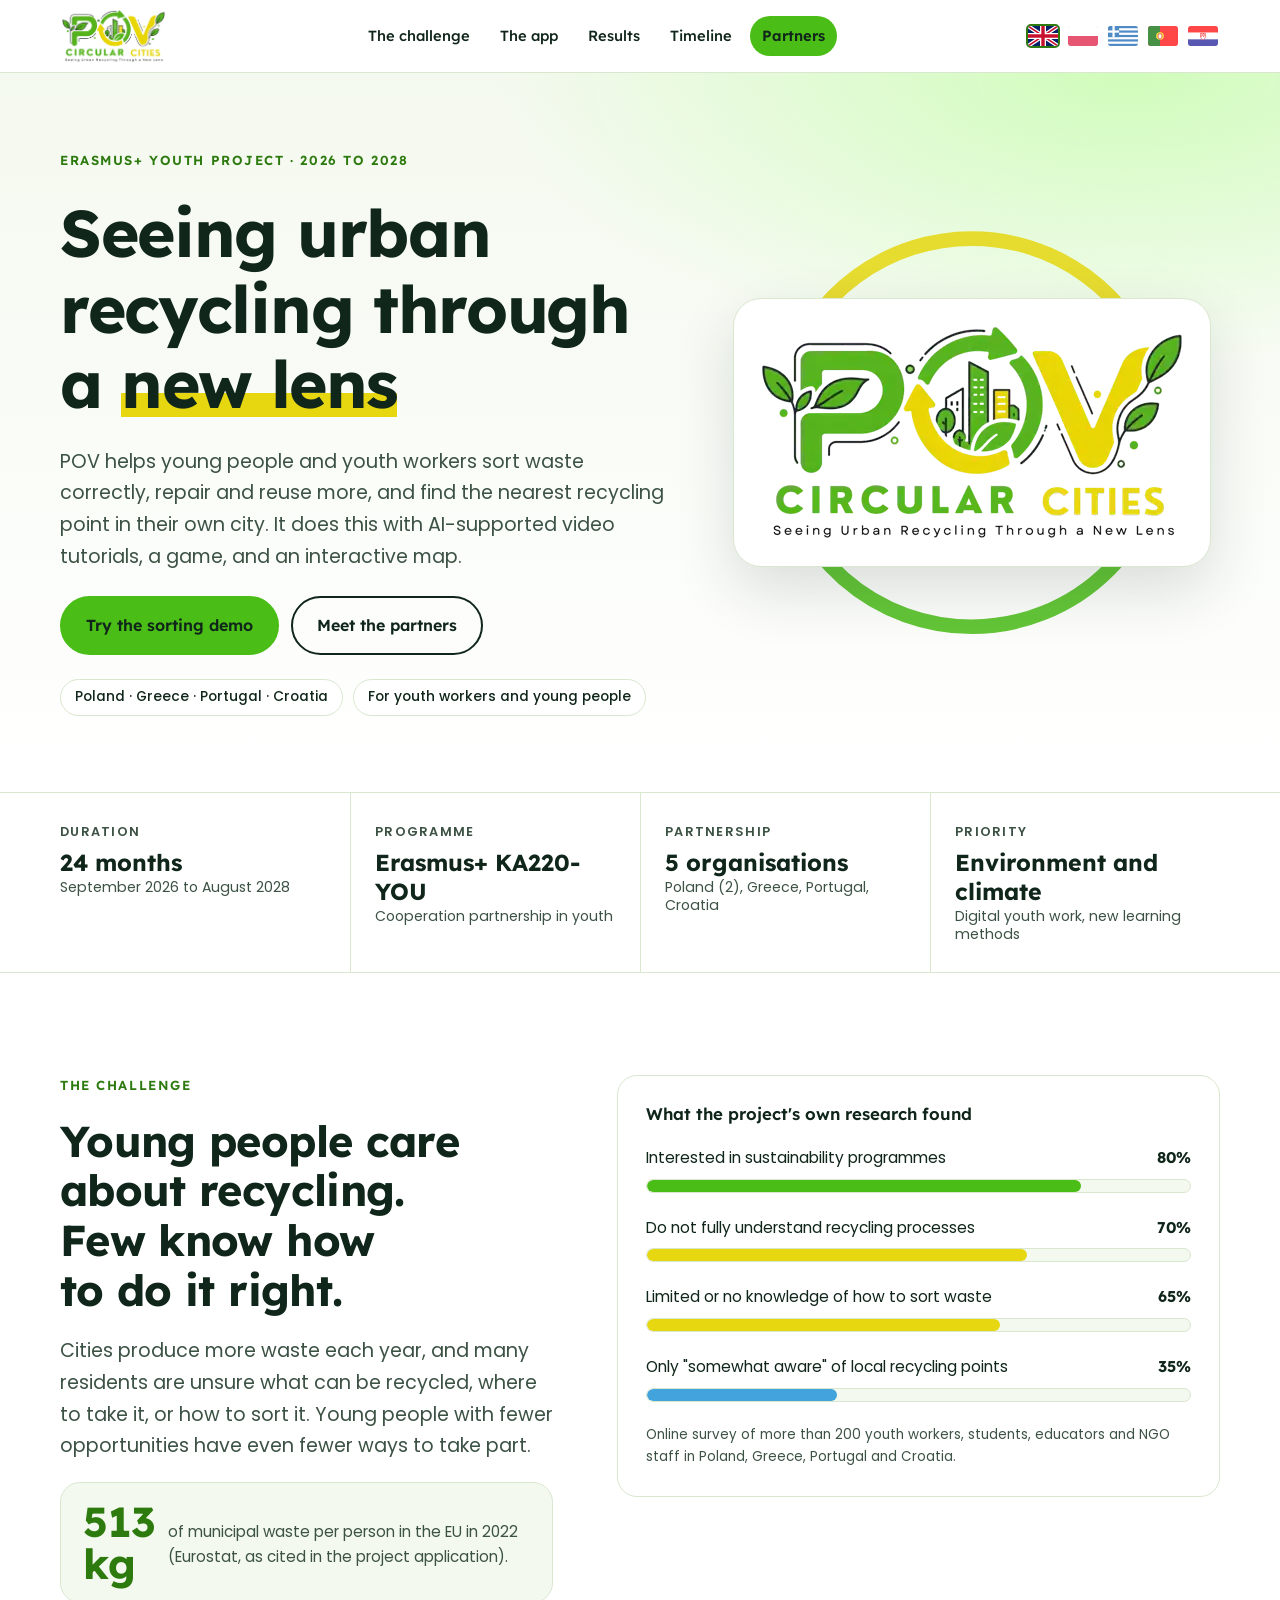
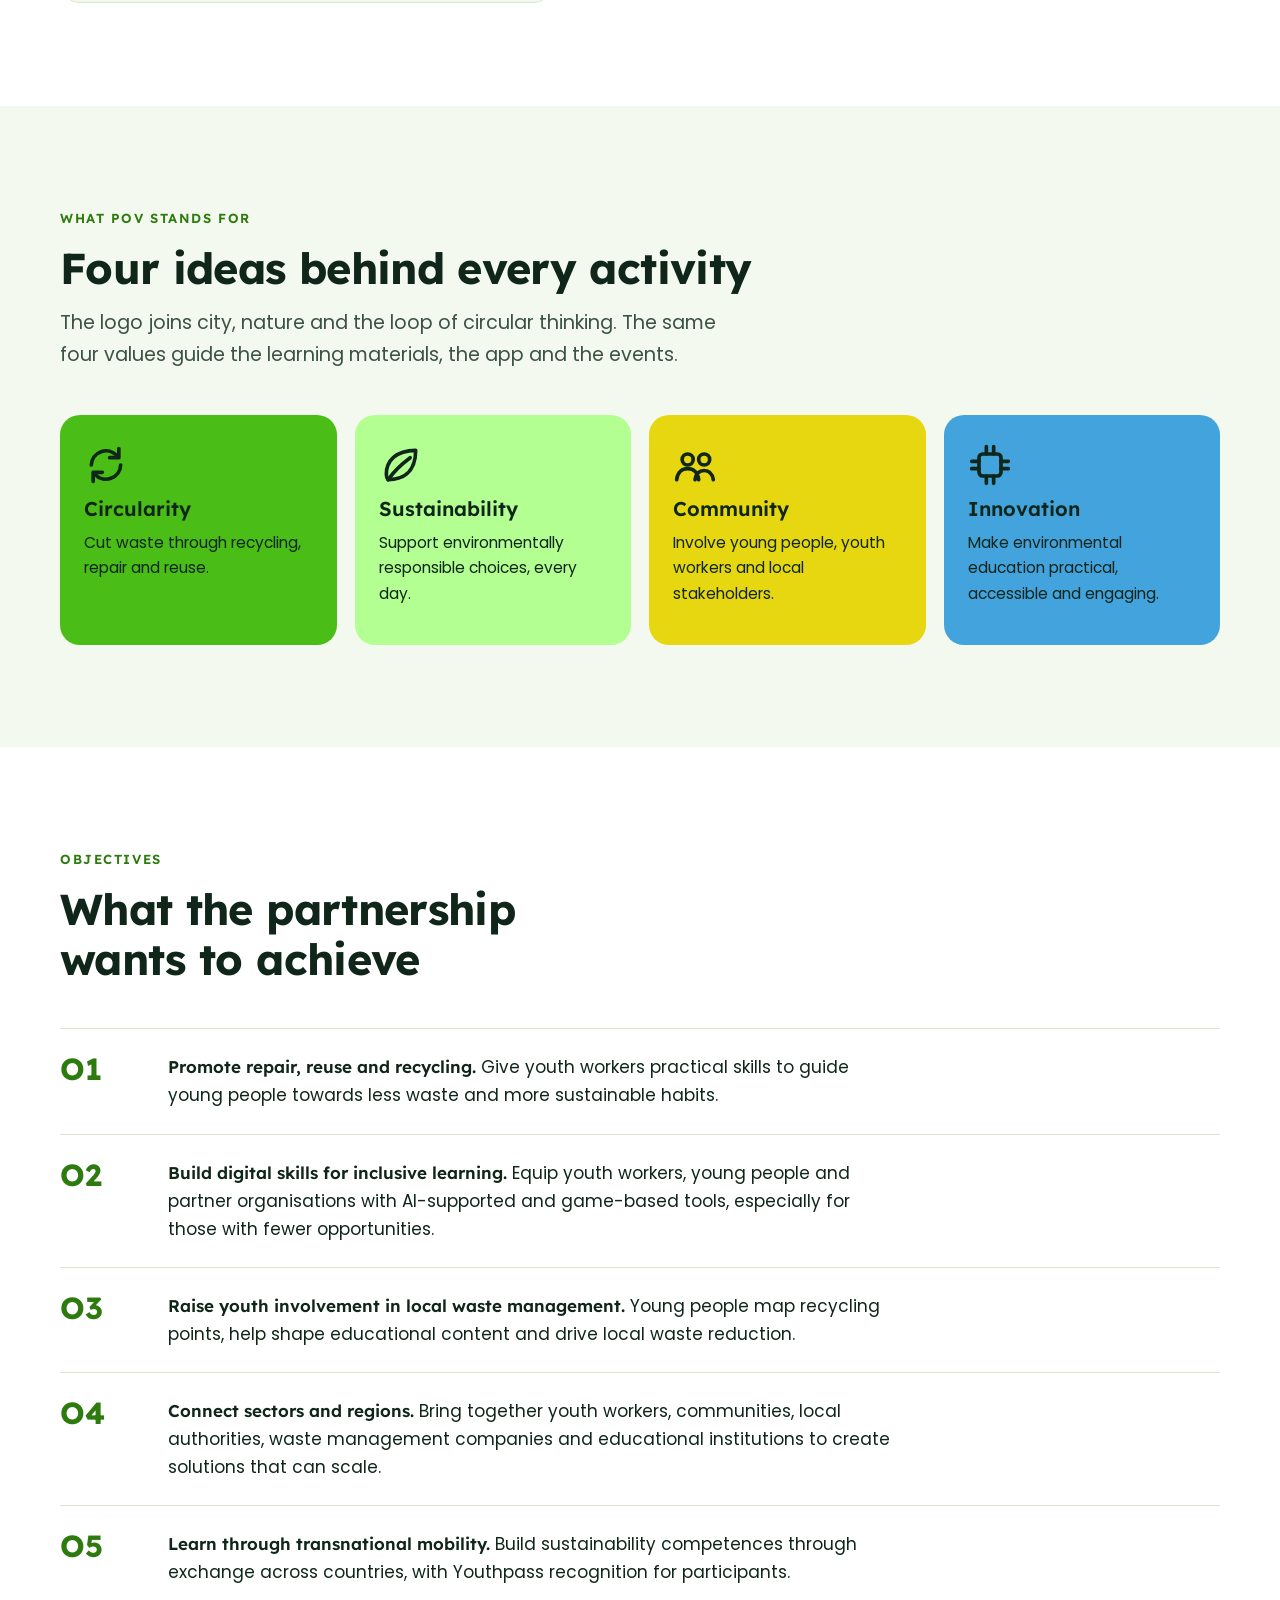
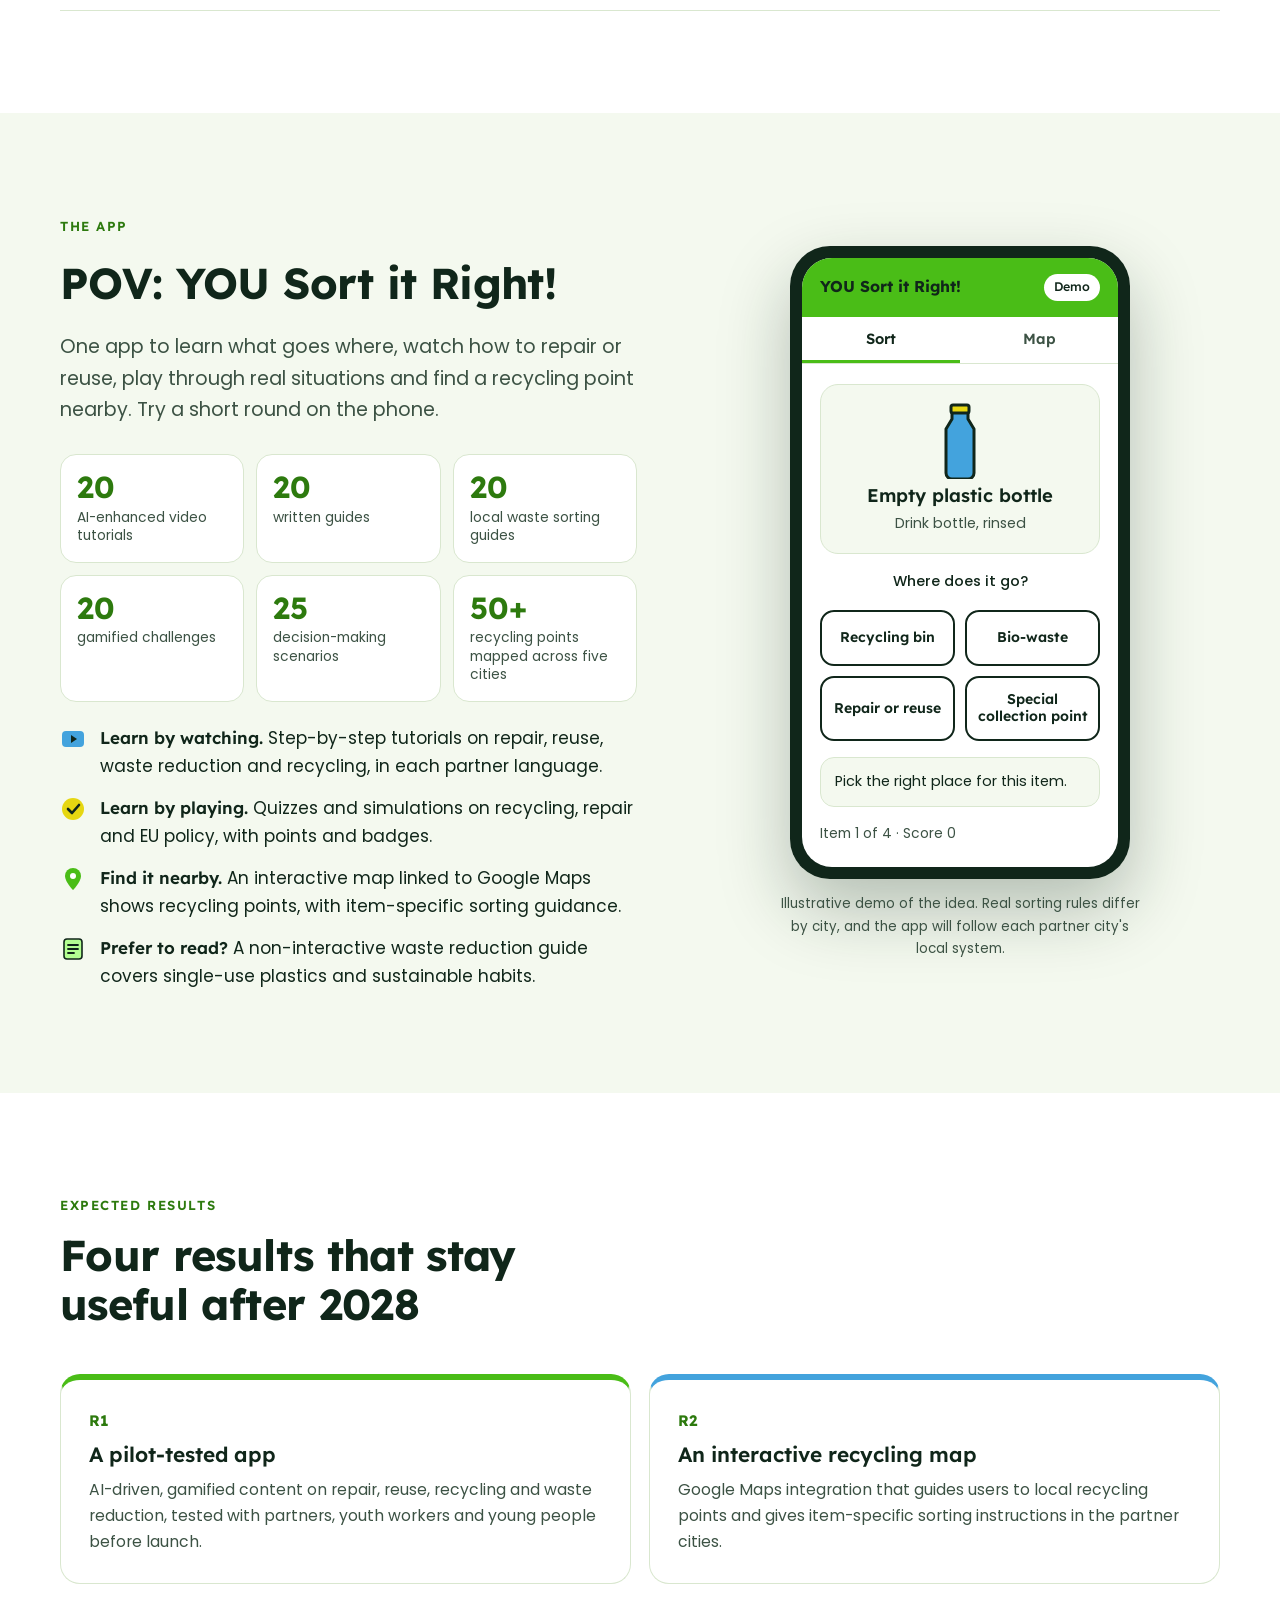
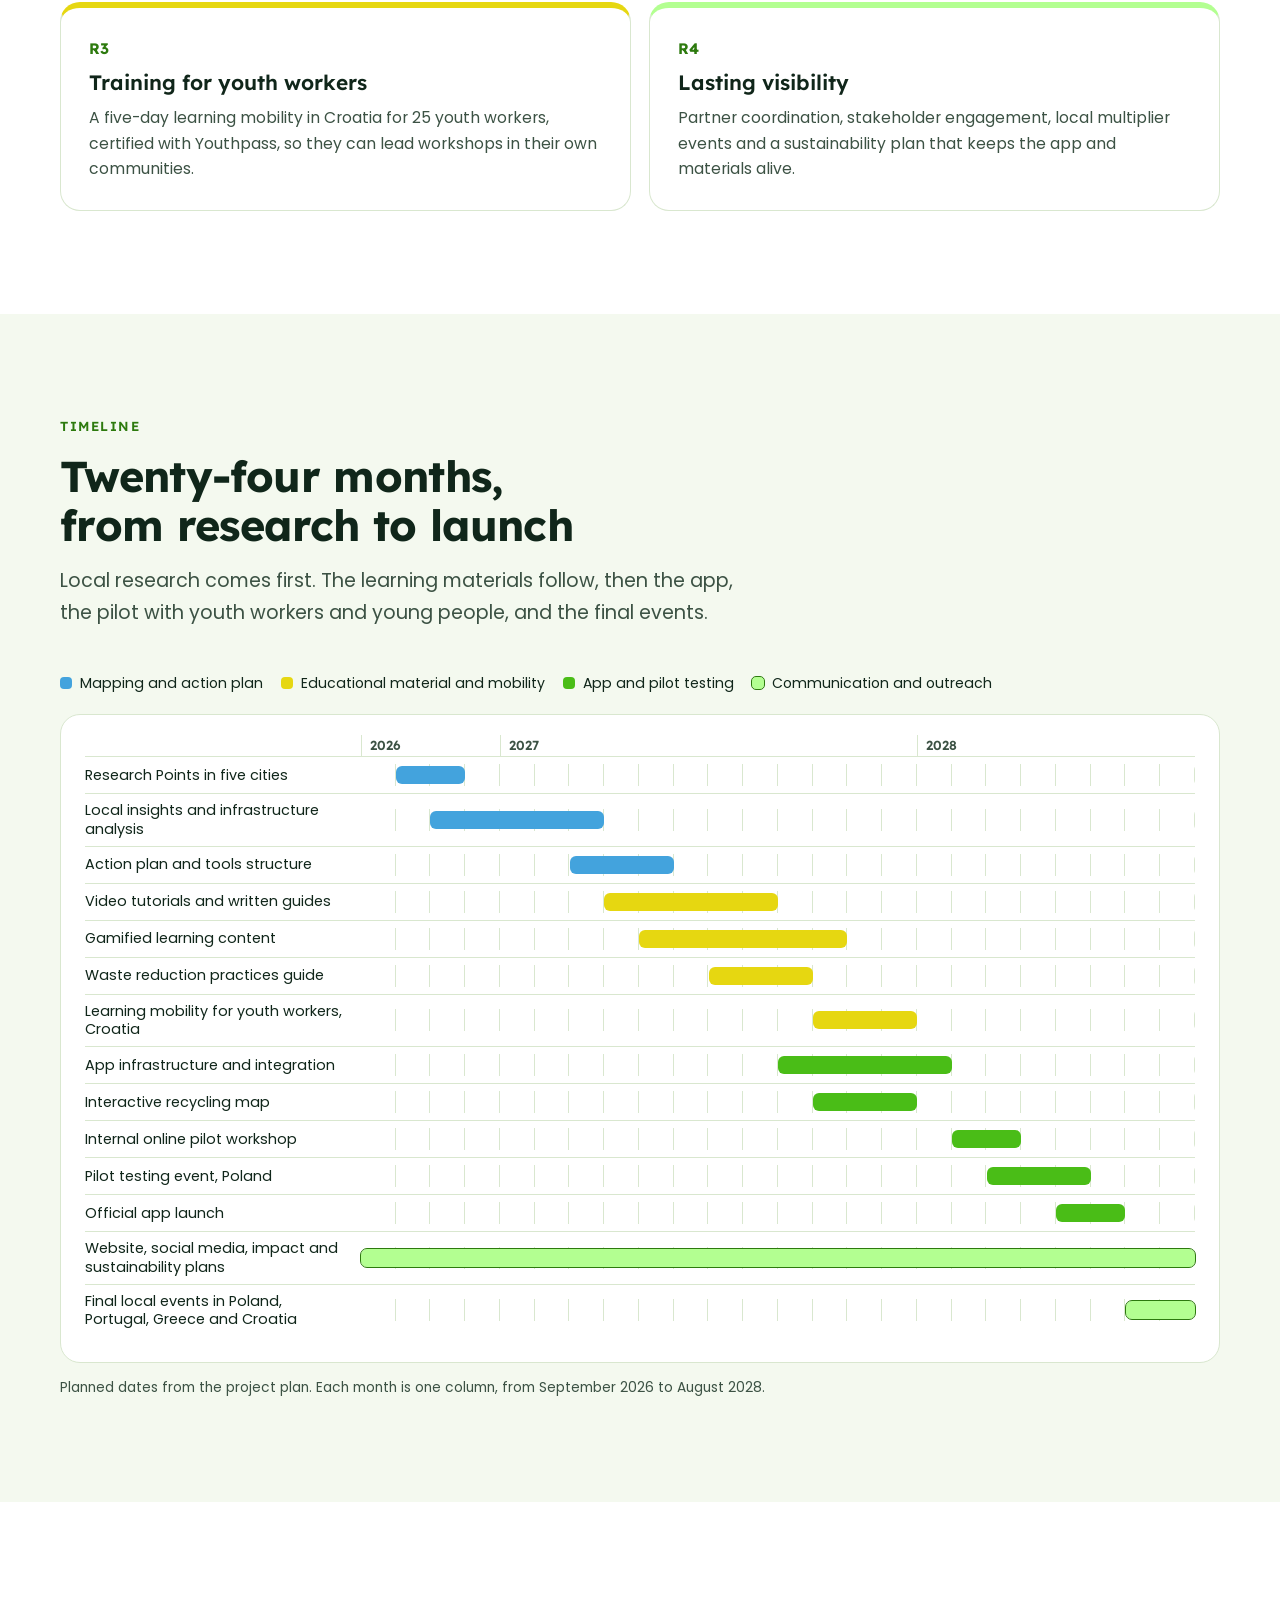
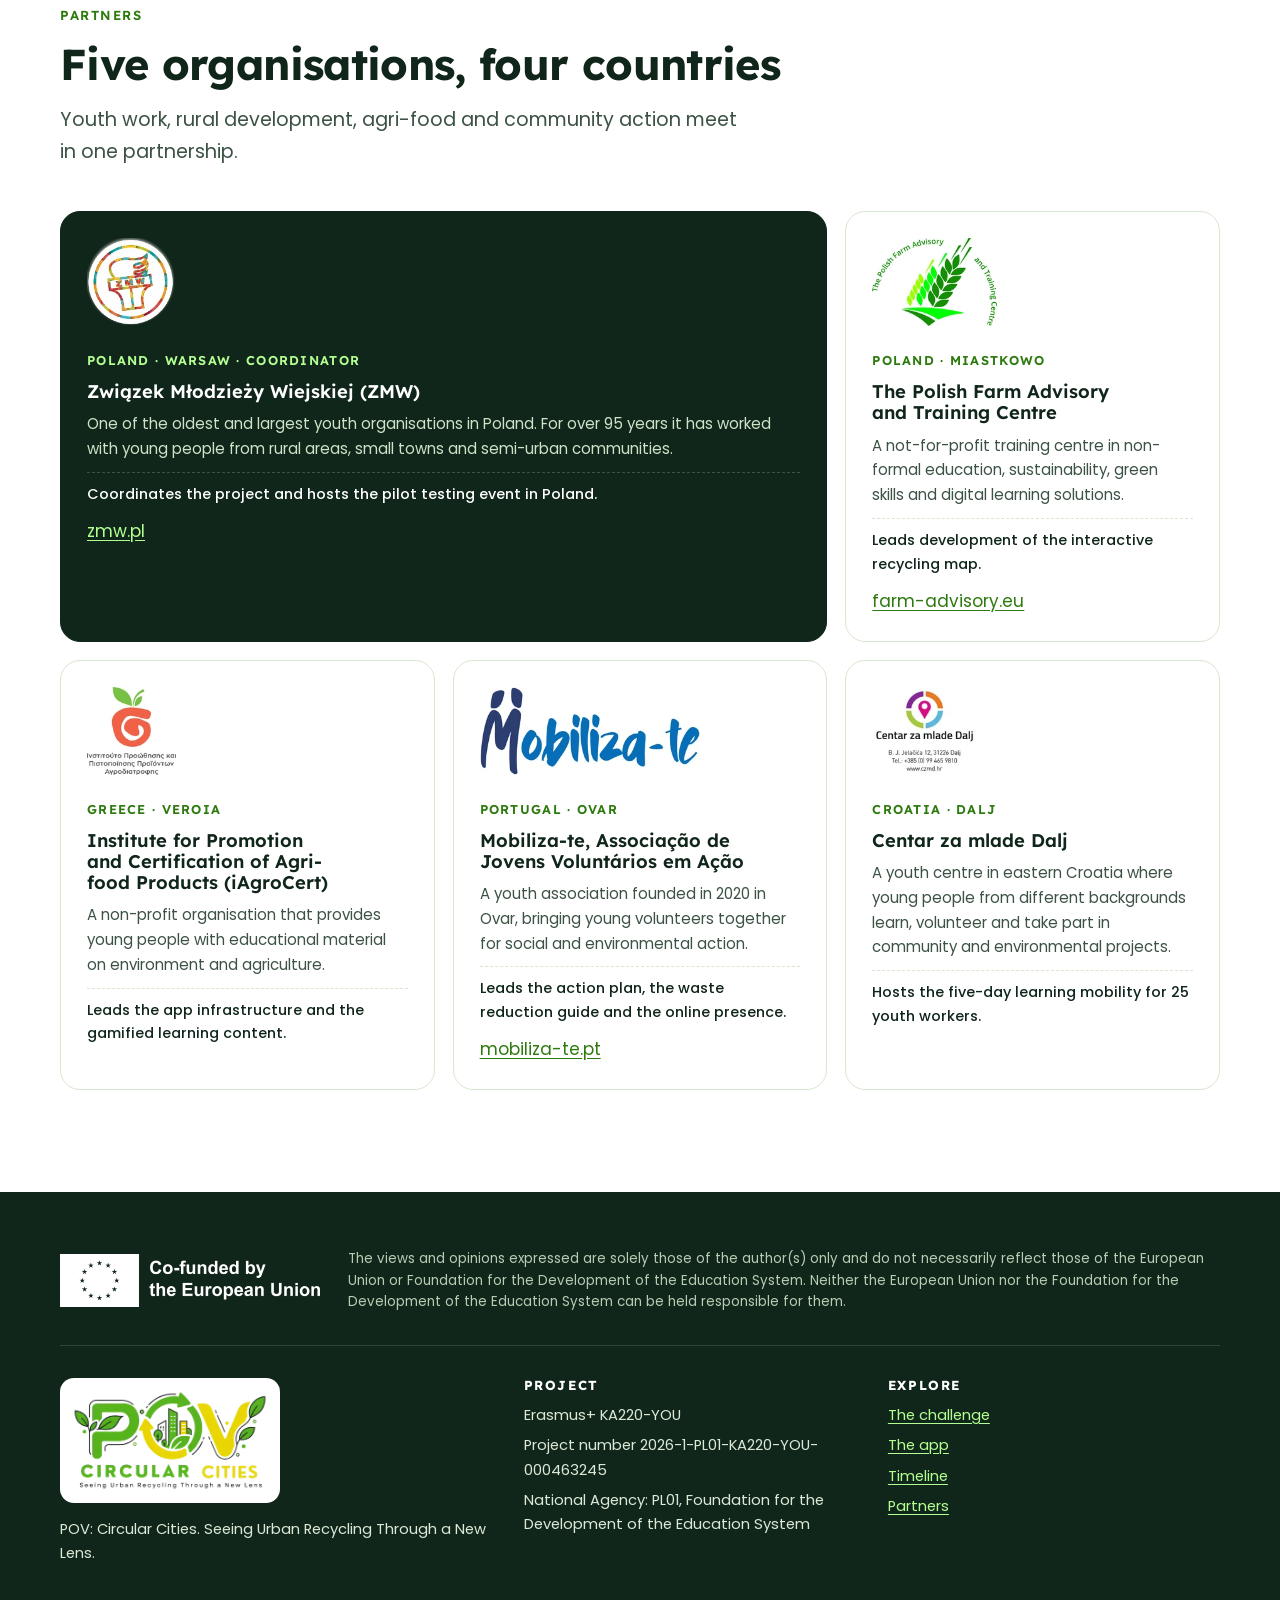
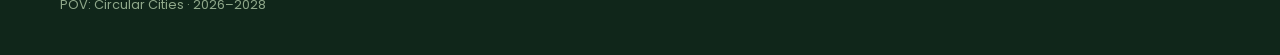
==== index.html @ aa1f3bfe "Add ZMW logo to coordinator card Co-Authored-By: Claude Sonnet 5.5 <noreply@anthropic.com> Claude-Se" ====
<!DOCTYPE html>
<html lang="en">
<head>
<meta charset="utf-8">
<meta name="viewport" content="width=device-width, initial-scale=1">
<title>POV: Circular Cities</title>
<meta name="description" content="POV: Circular Cities is an Erasmus+ youth project that helps young people and youth workers sort, repair, reuse and recycle better in their cities, with a gamified app and an interactive recycling map.">
<link rel="icon" href="data:image/svg+xml,%3Csvg xmlns='http://www.w3.org/2000/svg' viewBox='0 0 64 64'%3E%3Ccircle cx='32' cy='32' r='28' fill='none' stroke='%234ABD17' stroke-width='10' stroke-dasharray='90 86'/%3E%3Ccircle cx='32' cy='32' r='28' fill='none' stroke='%23E6D711' stroke-width='10' stroke-dasharray='86 90' stroke-dashoffset='-90'/%3E%3C/svg%3E">
<link rel="preconnect" href="https://fonts.googleapis.com">
<link rel="preconnect" href="https://fonts.gstatic.com" crossorigin>
<link href="https://fonts.googleapis.com/css2?family=Lexend:wght@500;600;700&family=Poppins:wght@400;500;600&family=Commissioner:wght@500;600;700&family=Noto+Sans:wght@400;500;600&display=swap" rel="stylesheet">
<link rel="stylesheet" href="style.css">
</head>
<body>

<header class="site-header">
  <div class="wrap">
    <a class="brand" href="#top" aria-label="POV: Circular Cities, home" data-i18n-attr="aria-label:a.brand"><img src="assets/pov-logo.webp" alt="POV Circular Cities. Seeing urban recycling through a new lens" data-i18n-attr="alt:a.logo" width="440" height="231"></a>
    <nav class="nav" aria-label="Main" data-i18n-attr="aria-label:a.nav">
      <a href="#challenge" data-i18n="nav.challenge">The challenge</a>
      <a href="#app" data-i18n="nav.app">The app</a>
      <a href="#results" data-i18n="nav.results">Results</a>
      <a href="#timeline" data-i18n="nav.timeline">Timeline</a>
      <a class="cta" href="#partners" data-i18n="nav.partners">Partners</a>
    </nav>
    <div class="lang" role="group" aria-label="Language" data-i18n-attr="aria-label:a.lang">
      <button type="button" data-lang="en" title="English" aria-label="English" aria-pressed="true"><svg viewBox="0 0 30 20" aria-hidden="true"><rect width="30" height="20" fill="#012169"/><path d="M0 0l30 20M30 0L0 20" stroke="#fff" stroke-width="4"/><path d="M0 0l30 20M30 0L0 20" stroke="#C8102E" stroke-width="1.6"/><path d="M15 0v20M0 10h30" stroke="#fff" stroke-width="6"/><path d="M15 0v20M0 10h30" stroke="#C8102E" stroke-width="3.4"/></svg></button>
      <button type="button" data-lang="pl" title="Polski" aria-label="Polski" aria-pressed="false"><svg viewBox="0 0 30 20" aria-hidden="true"><rect width="30" height="10" fill="#fff"/><rect y="10" width="30" height="10" fill="#DC143C"/></svg></button>
      <button type="button" data-lang="el" title="Ελληνικά" aria-label="Ελληνικά" aria-pressed="false"><svg viewBox="0 0 30 20" aria-hidden="true"><rect width="30" height="20" fill="#0D5EAF"/><g fill="#fff"><rect y="2.22" width="30" height="2.22"/><rect y="6.67" width="30" height="2.22"/><rect y="11.11" width="30" height="2.22"/><rect y="15.56" width="30" height="2.22"/></g><rect width="11.11" height="11.11" fill="#0D5EAF"/><rect x="4.44" width="2.22" height="11.11" fill="#fff"/><rect y="4.44" width="11.11" height="2.22" fill="#fff"/></svg></button>
      <button type="button" data-lang="pt" title="Português" aria-label="Português" aria-pressed="false"><svg viewBox="0 0 30 20" aria-hidden="true"><rect width="30" height="20" fill="#FF0000"/><rect width="12" height="20" fill="#006600"/><circle cx="12" cy="10" r="3.8" fill="#FFE000"/><path d="M10.1 8h3.8v3.1a1.9 1.9 0 0 1-3.8 0z" fill="#fff" stroke="#C00" stroke-width=".8"/></svg></button>
      <button type="button" data-lang="hr" title="Hrvatski" aria-label="Hrvatski" aria-pressed="false"><svg viewBox="0 0 30 20" aria-hidden="true"><rect width="30" height="6.67" fill="#FF0000"/><rect y="6.67" width="30" height="6.67" fill="#fff"/><rect y="13.33" width="30" height="6.67" fill="#171796"/><path d="M12.6 7.2h4.8v3.6c0 1.7-1.3 2.6-2.4 3-1.1-.4-2.4-1.3-2.4-3z" fill="#fff" stroke="#C00" stroke-width=".6"/><g fill="#FF0000"><rect x="12.6" y="7.2" width="1.2" height="1.2"/><rect x="15.0" y="7.2" width="1.2" height="1.2"/><rect x="13.8" y="8.4" width="1.2" height="1.2"/><rect x="16.2" y="8.4" width="1.2" height="1.2"/><rect x="12.6" y="9.6" width="1.2" height="1.2"/><rect x="15.0" y="9.6" width="1.2" height="1.2"/></g></svg></button>
    </div>
  </div>
</header>

<main id="top">

<!-- HERO -->
<section class="hero">
  <div class="wrap">
    <div class="hero-copy">
      <p class="eyebrow" data-i18n="hero.eyebrow">Erasmus+ youth project · 2026 to 2028</p>
      <h1 data-i18n="hero.h1">Seeing urban recycling through a <span class="accent-y">new lens</span></h1>
      <p class="lead" data-i18n="hero.lead">POV helps young people and youth workers sort waste correctly, repair and reuse more, and find the nearest recycling point in their own city. It does this with AI-supported video tutorials, a game, and an interactive map.</p>
      <div class="actions">
        <a class="btn btn--primary" href="#app" data-i18n="hero.btn1">Try the sorting demo</a>
        <a class="btn" href="#partners" data-i18n="hero.btn2">Meet the partners</a>
      </div>
      <ul class="hero-badges" aria-label="Project at a glance" data-i18n-attr="aria-label:a.badges">
        <li data-i18n="hero.badge1">Poland · Greece · Portugal · Croatia</li>
        <li data-i18n="hero.badge2">For youth workers and young people</li>
      </ul>
    </div>
    <div class="hero-art">
      <svg class="ring" viewBox="0 0 400 400" aria-hidden="true">
        <circle cx="200" cy="200" r="186" fill="none" stroke="#4ABD17" stroke-width="14" stroke-dasharray="560 610" stroke-linecap="round"/>
        <circle cx="200" cy="200" r="186" fill="none" stroke="#E6D711" stroke-width="14" stroke-dasharray="470 700" stroke-dashoffset="-640" stroke-linecap="round"/>
      </svg>
      <div class="card"><img src="assets/pov-logo.webp" alt="POV Circular Cities logo: the letters P and V frame a recycling loop around a green city skyline" data-i18n-attr="alt:a.logo.hero" width="440" height="231"></div>
    </div>
  </div>
</section>

<!-- FACTS -->
<section class="facts" aria-label="Project facts" data-i18n-attr="aria-label:a.facts">
  <div class="wrap">
    <dl>
      <div class="fact"><dt data-i18n="fact.dur.t">Duration</dt><dd data-i18n="fact.dur.v">24 months<small>September 2026 to August 2028</small></dd></div>
      <div class="fact"><dt data-i18n="fact.prog.t">Programme</dt><dd data-i18n="fact.prog.v">Erasmus+ KA220-YOU<small>Cooperation partnership in youth</small></dd></div>
      <div class="fact"><dt data-i18n="fact.part.t">Partnership</dt><dd data-i18n="fact.part.v">5 organisations<small>Poland (2), Greece, Portugal, Croatia</small></dd></div>
      <div class="fact"><dt data-i18n="fact.prio.t">Priority</dt><dd data-i18n="fact.prio.v">Environment and climate<small>Digital youth work, new learning methods</small></dd></div>
    </dl>
  </div>
</section>

<!-- CHALLENGE -->
<section class="section" id="challenge">
  <div class="wrap challenge">
    <div class="challenge-copy">
      <p class="eyebrow" data-i18n="nav.challenge">The challenge</p>
      <h2 data-i18n="ch.h2">Young people care about recycling. Few know how to do it right.</h2>
      <p class="lead" data-i18n="ch.lead">Cities produce more waste each year, and many residents are unsure what can be recycled, where to take it, or how to sort it. Young people with fewer opportunities have even fewer ways to take part.</p>
      <div class="big-stat"><strong>513 kg</strong><span data-i18n="ch.stat">of municipal waste per person in the EU in 2022 (Eurostat, as cited in the project application).</span></div>
    </div>
    <figure class="bars" style="margin:0">
      <h3 data-i18n="ch.bars">What the project's own research found</h3>
      <div class="bar-row"><div class="bar-label"><span data-i18n="ch.b1">Interested in sustainability programmes</span><b>80%</b></div><div class="bar-track"><div class="bar-fill" style="width:80%;background:var(--green)"></div></div></div>
      <div class="bar-row"><div class="bar-label"><span data-i18n="ch.b2">Do not fully understand recycling processes</span><b>70%</b></div><div class="bar-track"><div class="bar-fill" style="width:70%;background:var(--yellow)"></div></div></div>
      <div class="bar-row"><div class="bar-label"><span data-i18n="ch.b3">Limited or no knowledge of how to sort waste</span><b>65%</b></div><div class="bar-track"><div class="bar-fill" style="width:65%;background:var(--yellow)"></div></div></div>
      <div class="bar-row"><div class="bar-label"><span data-i18n="ch.b4">Only "somewhat aware" of local recycling points</span><b>35%</b></div><div class="bar-track"><div class="bar-fill" style="width:35%;background:var(--blue)"></div></div></div>
      <figcaption data-i18n="ch.cap">Online survey of more than 200 youth workers, students, educators and NGO staff in Poland, Greece, Portugal and Croatia.</figcaption>
    </figure>
  </div>
</section>

<!-- VALUES -->
<section class="section section--sand" id="about">
  <div class="wrap">
    <div class="section-head">
      <p class="eyebrow" data-i18n="val.eyebrow">What POV stands for</p>
      <h2 data-i18n="val.h2">Four ideas behind every activity</h2>
      <p class="lead" data-i18n="val.lead">The logo joins city, nature and the loop of circular thinking. The same four values guide the learning materials, the app and the events.</p>
    </div>
    <div class="values">
      <article class="value v-green">
        <svg viewBox="0 0 48 48" aria-hidden="true"><path d="M8 24a16 16 0 0 1 28-10M40 24a16 16 0 0 1-28 10" fill="none" stroke="#10261A" stroke-width="4" stroke-linecap="round"/><path d="M38 6v10H28M10 42V32h10" fill="none" stroke="#10261A" stroke-width="4" stroke-linecap="round" stroke-linejoin="round"/></svg>
        <h3 data-i18n="val.1.h">Circularity</h3><p data-i18n="val.1.p">Cut waste through recycling, repair and reuse.</p>
      </article>
      <article class="value v-mint">
        <svg viewBox="0 0 48 48" aria-hidden="true"><path d="M40 8C18 8 8 20 8 34c0 3 1 5 2 6 14 0 30-6 30-32z" fill="none" stroke="#10261A" stroke-width="4" stroke-linejoin="round"/><path d="M10 40C18 28 26 22 34 16" fill="none" stroke="#10261A" stroke-width="4" stroke-linecap="round"/></svg>
        <h3 data-i18n="val.2.h">Sustainability</h3><p data-i18n="val.2.p">Support environmentally responsible choices, every day.</p>
      </article>
      <article class="value v-yellow">
        <svg viewBox="0 0 48 48" aria-hidden="true"><circle cx="16" cy="18" r="6" fill="none" stroke="#10261A" stroke-width="4"/><circle cx="34" cy="18" r="6" fill="none" stroke="#10261A" stroke-width="4"/><path d="M4 40c1-8 6-12 12-12s11 4 12 12M24 40c1-6 4-10 10-10s9 4 10 10" fill="none" stroke="#10261A" stroke-width="4" stroke-linecap="round"/></svg>
        <h3 data-i18n="val.3.h">Community</h3><p data-i18n="val.3.p">Involve young people, youth workers and local stakeholders.</p>
      </article>
      <article class="value v-blue">
        <svg viewBox="0 0 48 48" aria-hidden="true"><rect x="12" y="12" width="24" height="24" rx="4" fill="none" stroke="#10261A" stroke-width="4"/><path d="M20 4v8M28 4v8M20 36v8M28 36v8M4 20h8M4 28h8M36 20h8M36 28h8" stroke="#10261A" stroke-width="4" stroke-linecap="round"/></svg>
        <h3 data-i18n="val.4.h">Innovation</h3><p data-i18n="val.4.p">Make environmental education practical, accessible and engaging.</p>
      </article>
    </div>
  </div>
</section>

<!-- OBJECTIVES -->
<section class="section" id="objectives">
  <div class="wrap">
    <div class="section-head">
      <p class="eyebrow" data-i18n="obj.eyebrow">Objectives</p>
      <h2 data-i18n="obj.h2">What the partnership wants to achieve</h2>
    </div>
    <ol class="objectives">
      <li class="objective"><span class="tag">O1</span><p data-i18n="obj.1"><b>Promote repair, reuse and recycling.</b> Give youth workers practical skills to guide young people towards less waste and more sustainable habits.</p></li>
      <li class="objective"><span class="tag">O2</span><p data-i18n="obj.2"><b>Build digital skills for inclusive learning.</b> Equip youth workers, young people and partner organisations with AI-supported and game-based tools, especially for those with fewer opportunities.</p></li>
      <li class="objective"><span class="tag">O3</span><p data-i18n="obj.3"><b>Raise youth involvement in local waste management.</b> Young people map recycling points, help shape educational content and drive local waste reduction.</p></li>
      <li class="objective"><span class="tag">O4</span><p data-i18n="obj.4"><b>Connect sectors and regions.</b> Bring together youth workers, communities, local authorities, waste management companies and educational institutions to create solutions that can scale.</p></li>
      <li class="objective"><span class="tag">O5</span><p data-i18n="obj.5"><b>Learn through transnational mobility.</b> Build sustainability competences through exchange across countries, with Youthpass recognition for participants.</p></li>
    </ol>
  </div>
</section>

<!-- APP -->
<section class="section section--sand" id="app">
  <div class="wrap app">
    <div class="app-copy">
      <p class="eyebrow" data-i18n="nav.app">The app</p>
      <h2>POV: YOU Sort it Right!</h2>
      <p class="lead" data-i18n="app.lead">One app to learn what goes where, watch how to repair or reuse, play through real situations and find a recycling point nearby. Try a short round on the phone.</p>
      <ul class="counts" aria-label="Planned app content" data-i18n-attr="aria-label:a.counts">
        <li><strong>20</strong><span data-i18n="app.c1">AI-enhanced video tutorials</span></li>
        <li><strong>20</strong><span data-i18n="app.c2">written guides</span></li>
        <li><strong>20</strong><span data-i18n="app.c3">local waste sorting guides</span></li>
        <li><strong>20</strong><span data-i18n="app.c4">gamified challenges</span></li>
        <li><strong>25</strong><span data-i18n="app.c5">decision-making scenarios</span></li>
        <li><strong>50+</strong><span data-i18n="app.c6">recycling points mapped across five cities</span></li>
      </ul>
      <ul class="feature-list">
        <li><svg viewBox="0 0 26 26" aria-hidden="true"><rect x="2" y="5" width="22" height="16" rx="4" fill="#43A3DD"/><path d="M11 9l6 4-6 4z" fill="#10261A"/></svg><span data-i18n="app.f1"><b>Learn by watching.</b> Step-by-step tutorials on repair, reuse, waste reduction and recycling, in each partner language.</span></li>
        <li><svg viewBox="0 0 26 26" aria-hidden="true"><circle cx="13" cy="13" r="11" fill="#E6D711"/><path d="M8 13l4 4 7-8" fill="none" stroke="#10261A" stroke-width="2.6" stroke-linecap="round" stroke-linejoin="round"/></svg><span data-i18n="app.f2"><b>Learn by playing.</b> Quizzes and simulations on recycling, repair and EU policy, with points and badges.</span></li>
        <li><svg viewBox="0 0 26 26" aria-hidden="true"><path d="M13 2a8 8 0 0 0-8 8c0 6 8 14 8 14s8-8 8-14a8 8 0 0 0-8-8z" fill="#4ABD17"/><circle cx="13" cy="10" r="3" fill="#FFFFFF"/></svg><span data-i18n="app.f3"><b>Find it nearby.</b> An interactive map linked to Google Maps shows recycling points, with item-specific sorting guidance.</span></li>
        <li><svg viewBox="0 0 26 26" aria-hidden="true"><rect x="4" y="3" width="18" height="20" rx="3" fill="#B3FF91" stroke="#10261A" stroke-width="1.6"/><path d="M8 9h10M8 13h10M8 17h6" stroke="#10261A" stroke-width="1.8" stroke-linecap="round"/></svg><span data-i18n="app.f4"><b>Prefer to read?</b> A non-interactive waste reduction guide covers single-use plastics and sustainable habits.</span></li>
      </ul>
    </div>

    <div class="phone-wrap">
      <div class="phone">
        <div class="screen">
          <div class="app-bar">YOU Sort it Right! <span data-i18n="app.demo">Demo</span></div>
          <div class="tabs" role="tablist" aria-label="Demo screens" data-i18n-attr="aria-label:a.tabs">
            <button class="tab" role="tab" id="tab-sort" aria-selected="true" aria-controls="panel-sort" type="button" data-i18n="app.tab.sort">Sort</button>
            <button class="tab" role="tab" id="tab-map" aria-selected="false" aria-controls="panel-map" type="button" data-i18n="app.tab.map">Map</button>
          </div>
          <div>
            <div class="panel" id="panel-sort" role="tabpanel" aria-labelledby="tab-sort">
              <div class="item-card">
                <svg class="emoji-free" id="item-art" viewBox="0 0 76 76" aria-hidden="true"></svg>
                <h4 id="item-name">Empty plastic bottle</h4>
                <p id="item-hint">Drink bottle, rinsed</p>
              </div>
              <p class="q" data-i18n="app.q">Where does it go?</p>
              <div class="bins" id="bins"></div>
              <div class="feedback" id="feedback" aria-live="polite" role="status"></div>
              <div class="round-row"><span id="progress"></span><button class="next" id="next" type="button" hidden>Next item</button></div>
            </div>
            <div class="panel" id="panel-map" role="tabpanel" aria-labelledby="tab-map" hidden>
              <div class="map-art">
                <svg viewBox="0 0 300 300" role="img" aria-label="Illustration of a city map with three recycling points marked" data-i18n-attr="aria-label:a.map">
                  <rect width="300" height="300" fill="#EAF3E2"/>
                  <path d="M-10 210C60 190 120 240 200 215S300 170 320 180V320H-10z" fill="#BFE3F6"/>
                  <g stroke="#FFFFFF" stroke-width="12" fill="none" stroke-linecap="round"><path d="M0 90H300M0 160H300M70 0V300M180 0V300M250 0V140"/></g>
                  <g fill="#B3FF91" stroke="#4ABD17" stroke-width="2"><rect x="82" y="20" width="86" height="60" rx="8"/><rect x="192" y="98" width="46" height="52" rx="8"/></g>
                  <g><path d="M72 112a14 14 0 0 1 28 0c0 14-14 28-14 28s-14-14-14-28z" fill="#4ABD17"/><circle cx="86" cy="112" r="5" fill="#fff"/>
                  <path d="M166 52a14 14 0 0 1 28 0c0 14-14 28-14 28s-14-14-14-28z" fill="#E6D711"/><circle cx="180" cy="52" r="5" fill="#fff"/>
                  <path d="M196 182a14 14 0 0 1 28 0c0 14-14 28-14 28s-14-14-14-28z" fill="#43A3DD"/><circle cx="210" cy="182" r="5" fill="#fff"/></g>
                </svg>
              </div>
              <p class="map-note" data-i18n="app.mapnote"><b>Recycling points near you.</b> In the real app, tapping a point opens item-specific guidance for your city.</p>
            </div>
          </div>
        </div>
      </div>
      <p class="phone-caption" data-i18n="app.caption">Illustrative demo of the idea. Real sorting rules differ by city, and the app will follow each partner city's local system.</p>
    </div>
  </div>
</section>

<!-- RESULTS -->
<section class="section" id="results">
  <div class="wrap">
    <div class="section-head">
      <p class="eyebrow" data-i18n="res.eyebrow">Expected results</p>
      <h2 data-i18n="res.h2">Four results that stay useful after 2028</h2>
    </div>
    <div class="results">
      <article class="result"><span class="tag">R1</span><h3 data-i18n="res.1.h">A pilot-tested app</h3><p data-i18n="res.1.p">AI-driven, gamified content on repair, reuse, recycling and waste reduction, tested with partners, youth workers and young people before launch.</p></article>
      <article class="result"><span class="tag">R2</span><h3 data-i18n="res.2.h">An interactive recycling map</h3><p data-i18n="res.2.p">Google Maps integration that guides users to local recycling points and gives item-specific sorting instructions in the partner cities.</p></article>
      <article class="result"><span class="tag">R3</span><h3 data-i18n="res.3.h">Training for youth workers</h3><p data-i18n="res.3.p">A five-day learning mobility in Croatia for 25 youth workers, certified with Youthpass, so they can lead workshops in their own communities.</p></article>
      <article class="result"><span class="tag">R4</span><h3 data-i18n="res.4.h">Lasting visibility</h3><p data-i18n="res.4.p">Partner coordination, stakeholder engagement, local multiplier events and a sustainability plan that keeps the app and materials alive.</p></article>
    </div>
  </div>
</section>

<!-- TIMELINE -->
<section class="section section--sand" id="timeline">
  <div class="wrap">
    <div class="section-head">
      <p class="eyebrow" data-i18n="nav.timeline">Timeline</p>
      <h2 data-i18n="tl.h2">Twenty-four months, from research to launch</h2>
      <p class="lead" data-i18n="tl.lead">Local research comes first. The learning materials follow, then the app, the pilot with youth workers and young people, and the final events.</p>
    </div>
    <ul class="legend" aria-label="Work packages" data-i18n-attr="aria-label:a.legend">
      <li data-i18n="tl.wp2"><i class="wp2"></i>Mapping and action plan</li>
      <li data-i18n="tl.wp3"><i class="wp3"></i>Educational material and mobility</li>
      <li data-i18n="tl.wp4"><i class="wp4"></i>App and pilot testing</li>
      <li data-i18n="tl.wp5"><i class="wp5"></i>Communication and outreach</li>
    </ul>
    <div class="gantt">
      <div class="gantt-inner">
        <div class="g-head"><div></div><div class="g-years" aria-hidden="true"><span>2026</span><span>2027</span><span>2028</span></div></div>
        <div class="g-row"><div data-i18n="g.0">Research Points in five cities</div><div class="g-track" role="img" data-a="1" data-b="2"><div class="g-bar wp2" style="left:4.167%;width:8.333%"></div></div></div><div class="g-row"><div data-i18n="g.1">Local insights and infrastructure analysis</div><div class="g-track" role="img" data-a="2" data-b="6"><div class="g-bar wp2" style="left:8.333%;width:20.833%"></div></div></div><div class="g-row"><div data-i18n="g.2">Action plan and tools structure</div><div class="g-track" role="img" data-a="6" data-b="8"><div class="g-bar wp2" style="left:25.000%;width:12.500%"></div></div></div><div class="g-row"><div data-i18n="g.3">Video tutorials and written guides</div><div class="g-track" role="img" data-a="7" data-b="11"><div class="g-bar wp3" style="left:29.167%;width:20.833%"></div></div></div><div class="g-row"><div data-i18n="g.4">Gamified learning content</div><div class="g-track" role="img" data-a="8" data-b="13"><div class="g-bar wp3" style="left:33.333%;width:25.000%"></div></div></div><div class="g-row"><div data-i18n="g.5">Waste reduction practices guide</div><div class="g-track" role="img" data-a="10" data-b="12"><div class="g-bar wp3" style="left:41.667%;width:12.500%"></div></div></div><div class="g-row"><div data-i18n="g.6">Learning mobility for youth workers, Croatia</div><div class="g-track" role="img" data-a="13" data-b="15"><div class="g-bar wp3" style="left:54.167%;width:12.500%"></div></div></div><div class="g-row"><div data-i18n="g.7">App infrastructure and integration</div><div class="g-track" role="img" data-a="12" data-b="16"><div class="g-bar wp4" style="left:50.000%;width:20.833%"></div></div></div><div class="g-row"><div data-i18n="g.8">Interactive recycling map</div><div class="g-track" role="img" data-a="13" data-b="15"><div class="g-bar wp4" style="left:54.167%;width:12.500%"></div></div></div><div class="g-row"><div data-i18n="g.9">Internal online pilot workshop</div><div class="g-track" role="img" data-a="17" data-b="18"><div class="g-bar wp4" style="left:70.833%;width:8.333%"></div></div></div><div class="g-row"><div data-i18n="g.10">Pilot testing event, Poland</div><div class="g-track" role="img" data-a="18" data-b="20"><div class="g-bar wp4" style="left:75.000%;width:12.500%"></div></div></div><div class="g-row"><div data-i18n="g.11">Official app launch</div><div class="g-track" role="img" data-a="20" data-b="21"><div class="g-bar wp4" style="left:83.333%;width:8.333%"></div></div></div><div class="g-row"><div data-i18n="g.12">Website, social media, impact and sustainability plans</div><div class="g-track" role="img" data-a="0" data-b="23"><div class="g-bar wp5" style="left:0.000%;width:100.000%"></div></div></div><div class="g-row"><div data-i18n="g.13">Final local events in Poland, Portugal, Greece and Croatia</div><div class="g-track" role="img" data-a="22" data-b="23"><div class="g-bar wp5" style="left:91.667%;width:8.333%"></div></div></div>
      </div>
    </div>
    <p class="timeline-note" data-i18n="tl.note">Planned dates from the project plan. Each month is one column, from September 2026 to August 2028.</p>
  </div>
</section>

<!-- PARTNERS -->
<section class="section" id="partners">
  <div class="wrap">
    <div class="section-head">
      <p class="eyebrow" data-i18n="nav.partners">Partners</p>
      <h2 data-i18n="pt.h2">Five organisations, four countries</h2>
      <p class="lead" data-i18n="pt.lead">Youth work, rural development, agri-food and community action meet in one partnership.</p>
    </div>
    <div class="partners">
      <article class="partner partner--lead">
        <div class="p-logo"><img src="assets/partners/zmw.webp" alt="ZMW logo" width="140" height="140" loading="lazy"></div>
        <span class="where" data-i18n="pt.1.w">Poland · Warsaw · Coordinator</span>
        <h3>Związek Młodzieży Wiejskiej (ZMW)</h3>
        <p data-i18n="pt.1.p">One of the oldest and largest youth organisations in Poland. For over 95 years it has worked with young people from rural areas, small towns and semi-urban communities.</p>
        <p class="role" data-i18n="pt.1.r">Coordinates the project and hosts the pilot testing event in Poland.</p>
        <a href="http://www.zmw.pl">zmw.pl</a>
      </article>
      <article class="partner">
        <div class="p-logo"><img src="assets/partners/pfatc.webp" alt="The Polish Farm Advisory and Training Centre logo" width="199" height="140" loading="lazy"></div>
        <span class="where" data-i18n="pt.2.w">Poland · Miastkowo</span>
        <h3>The Polish Farm Advisory and Training Centre</h3>
        <p data-i18n="pt.2.p">A not-for-profit training centre in non-formal education, sustainability, green skills and digital learning solutions.</p>
        <p class="role" data-i18n="pt.2.r">Leads development of the interactive recycling map.</p>
        <a href="https://www.farm-advisory.eu">farm-advisory.eu</a>
      </article>
      <article class="partner">
        <div class="p-logo"><img src="assets/partners/iagrocert.webp" alt="iAgroCert logo" width="142" height="140" loading="lazy"></div>
        <span class="where" data-i18n="pt.3.w">Greece · Veroia</span>
        <h3>Institute for Promotion and Certification of Agri-food Products (iAgroCert)</h3>
        <p data-i18n="pt.3.p">A non-profit organisation that provides young people with educational material on environment and agriculture.</p>
        <p class="role" data-i18n="pt.3.r">Leads the app infrastructure and the gamified learning content.</p>
      </article>
      <article class="partner">
        <div class="p-logo"><img src="assets/partners/mobiliza.webp" alt="Mobiliza-te logo" width="350" height="140" loading="lazy"></div>
        <span class="where" data-i18n="pt.4.w">Portugal · Ovar</span>
        <h3>Mobiliza-te, Associação de Jovens Voluntários em Ação</h3>
        <p data-i18n="pt.4.p">A youth association founded in 2020 in Ovar, bringing young volunteers together for social and environmental action.</p>
        <p class="role" data-i18n="pt.4.r">Leads the action plan, the waste reduction guide and the online presence.</p>
        <a href="https://www.mobiliza-te.pt">mobiliza-te.pt</a>
      </article>
      <article class="partner">
        <div class="p-logo"><img src="assets/partners/czmd.webp" alt="Centar za mlade Dalj logo" width="167" height="140" loading="lazy"></div>
        <span class="where" data-i18n="pt.5.w">Croatia · Dalj</span>
        <h3>Centar za mlade Dalj</h3>
        <p data-i18n="pt.5.p">A youth centre in eastern Croatia where young people from different backgrounds learn, volunteer and take part in community and environmental projects.</p>
        <p class="role" data-i18n="pt.5.r">Hosts the five-day learning mobility for 25 youth workers.</p>
      </article>
    </div>
  </div>
</section>

</main>

<footer class="site-footer">
  <div class="wrap">
    <div class="funding">
      <div class="eu"><img src="assets/eu-cofunded-white.webp" alt="Co-funded by the European Union" data-i18n-attr="alt:a.eu" width="520" height="105"></div>
      <p class="disclaimer" data-i18n="ft.disclaimer">The views and opinions expressed are solely those of the author(s) only and do not necessarily reflect those of the European Union or Foundation for the Development of the Education System. Neither the European Union nor the Foundation for the Development of the Education System can be held responsible for them.</p>
    </div>
    <div class="foot-grid">
      <div>
        <div class="foot-logo"><img src="assets/pov-logo.webp" alt="POV Circular Cities logo" data-i18n-attr="alt:a.logo.foot" width="440" height="231"></div>
        <p>POV: Circular Cities. Seeing Urban Recycling Through a New Lens.</p>
      </div>
      <div>
        <h4 data-i18n="ft.project">Project</h4>
        <ul>
          <li>Erasmus+ KA220-YOU</li>
          <li data-i18n="ft.number">Project number 2026-1-PL01-KA220-YOU-000463245</li>
          <li data-i18n="ft.agency">National Agency: PL01, Foundation for the Development of the Education System</li>
        </ul>
      </div>
      <div>
        <h4 data-i18n="ft.explore">Explore</h4>
        <ul>
          <li><a href="#challenge" data-i18n="nav.challenge">The challenge</a></li>
          <li><a href="#app" data-i18n="nav.app">The app</a></li>
          <li><a href="#timeline" data-i18n="nav.timeline">Timeline</a></li>
          <li><a href="#partners" data-i18n="nav.partners">Partners</a></li>
        </ul>
      </div>
    </div>
    <p class="legal">POV: Circular Cities · 2026–2028</p>
  </div>
</footer>

<script src="i18n-data.js"></script>
<script src="i18n.js"></script>
<script src="main.js"></script>
</body>
</html>
---- style.css ----
/* POV: Circular Cities. Layout idea: white and pale-green sections, one loop-shaped signature (the sorting phone) in the app section. */
:root {
  --green: #4ABD17;
  --green-deep: #2D7A0E;
  --mint: #B3FF91;
  --yellow: #E6D711;
  --blue: #43A3DD;
  --ink: #10261A;
  --ink-soft: #3C5244;
  --paper: #FFFFFF;
  --sand: #F4F9EF;
  --line: #D9E7CF;
  --font-display: "Lexend", "Commissioner", "Segoe UI", system-ui, sans-serif;
  --font-body: "Poppins", "Noto Sans", "Segoe UI", system-ui, sans-serif;
  --radius: 20px;
  --wrap: 1160px;
  color-scheme: light;
}

*, *::before, *::after { box-sizing: border-box; }
html { scroll-behavior: smooth; scroll-padding-top: 88px; }
body {
  margin: 0;
  background: var(--paper);
  color: var(--ink);
  font-family: var(--font-body);
  font-size: 1.0625rem;
  line-height: 1.65;
  -webkit-font-smoothing: antialiased;
}
img, svg { max-width: 100%; height: auto; display: block; }
a { color: var(--green-deep); text-underline-offset: 3px; }
a:hover { color: var(--ink); }
:focus-visible { outline: 3px solid var(--blue); outline-offset: 3px; border-radius: 6px; }

h1, h2, h3, h4 { font-family: var(--font-display); line-height: 1.15; margin: 0; text-wrap: balance; }
h1 { font-size: clamp(2.3rem, 5.4vw, 4.1rem); font-weight: 700; letter-spacing: -0.02em; }
h2 { font-size: clamp(1.8rem, 3.4vw, 2.7rem); font-weight: 700; letter-spacing: -0.015em; }
h3 { font-size: 1.3rem; font-weight: 600; }
p { margin: 0; }
.lead { font-size: 1.2rem; color: var(--ink-soft); max-width: 58ch; }

.wrap { width: min(var(--wrap), 100% - 40px); margin-inline: auto; }
.section { padding: clamp(56px, 8vw, 104px) 0; }
.section--sand { background: var(--sand); }
.section-head { display: grid; gap: 14px; max-width: 760px; margin-bottom: 44px; }
.eyebrow {
  font-family: var(--font-display); font-weight: 600; font-size: 0.82rem;
  letter-spacing: 0.12em; text-transform: uppercase; color: var(--green-deep);
}

/* Header */
.site-header {
  position: sticky; top: 0; z-index: 20;
  background: rgba(255,255,255,0.94); backdrop-filter: blur(8px);
  border-bottom: 1px solid var(--line);
}
.site-header .wrap { display: flex; align-items: center; justify-content: space-between; gap: 24px; min-height: 72px; }
.brand img { height: 56px; width: auto; }
.nav { display: flex; gap: 6px; flex-wrap: wrap; justify-content: flex-end; }
.nav a {
  font-family: var(--font-display); font-weight: 500; font-size: 0.92rem;
  color: var(--ink); text-decoration: none; padding: 8px 12px; border-radius: 999px;
}
.nav a:hover { background: var(--sand); }
.nav a.cta { background: var(--green); font-weight: 600; }
.nav a.cta:hover { background: var(--mint); }

/* Hero */
.hero { padding: clamp(40px, 6vw, 80px) 0 clamp(48px, 6vw, 88px); background:
  radial-gradient(900px 420px at 88% 0%, rgba(179,255,145,0.55), transparent 70%),
  linear-gradient(180deg, var(--sand), var(--paper)); }
.hero .wrap { display: grid; grid-template-columns: 1.1fr 0.9fr; gap: 56px; align-items: center; }
.hero-copy { display: grid; gap: 24px; }
.hero h1 .accent { color: var(--green-deep); }
.hero h1 .accent-y { background: linear-gradient(transparent 62%, var(--yellow) 62% 92%, transparent 92%); }
.actions { display: flex; gap: 12px; flex-wrap: wrap; }
.btn {
  display: inline-flex; align-items: center; gap: 8px;
  font-family: var(--font-display); font-weight: 600; font-size: 1rem;
  padding: 14px 24px; border-radius: 999px; text-decoration: none;
  border: 2px solid var(--ink); color: var(--ink); background: transparent;
  transition: transform .15s ease, background .15s ease;
}
.btn:hover { transform: translateY(-2px); color: var(--ink); }
.btn--primary { background: var(--green); border-color: var(--green); }
.btn--primary:hover { background: var(--mint); border-color: var(--mint); }
.hero-badges { display: flex; flex-wrap: wrap; gap: 10px; padding: 0; margin: 0; list-style: none; }
.hero-badges li {
  font-size: 0.86rem; font-weight: 500; padding: 6px 14px; border-radius: 999px;
  background: var(--paper); border: 1px solid var(--line);
}
.hero-art { position: relative; display: grid; place-items: center; }
.hero-art .ring { position: absolute; inset: 0; margin: auto; width: 84%; height: auto; aspect-ratio: 1; opacity: 0.85; animation: spin 60s linear infinite; }
.hero-art .card {
  position: relative; background: var(--paper); border-radius: 28px; padding: 18px;
  box-shadow: 0 24px 60px rgba(16,38,26,0.14); border: 1px solid var(--line);
}
.hero-art .card img { border-radius: 14px; }
@keyframes spin { to { transform: rotate(360deg); } }

/* Facts strip */
.facts { border-block: 1px solid var(--line); background: var(--paper); }
.facts dl { display: grid; grid-template-columns: repeat(4, 1fr); margin: 0; }
.facts .fact { padding: 28px 24px; border-left: 1px solid var(--line); }
.facts .fact:first-child { border-left: 0; padding-left: 0; }
.facts dt { font-size: 0.8rem; font-weight: 600; letter-spacing: 0.1em; text-transform: uppercase; color: var(--ink-soft); }
.facts dd { margin: 6px 0 0; font-family: var(--font-display); font-weight: 700; font-size: 1.45rem; line-height: 1.25; }
.facts dd small { display: block; font-family: var(--font-body); font-weight: 400; font-size: 0.88rem; color: var(--ink-soft); margin-top: 2px; }

/* Challenge */
.challenge { display: grid; grid-template-columns: 0.9fr 1.1fr; gap: 64px; align-items: start; }
.challenge-copy { display: grid; gap: 20px; }
.big-stat { display: flex; align-items: baseline; gap: 12px; padding: 18px 22px; border-radius: var(--radius); background: var(--sand); border: 1px solid var(--line); }
.big-stat strong { font-family: var(--font-display); font-size: 2.6rem; color: var(--green-deep); line-height: 1; font-variant-numeric: tabular-nums; }
.big-stat span { font-size: 0.95rem; color: var(--ink-soft); }
.bars { display: grid; gap: 22px; padding: 28px; border: 1px solid var(--line); border-radius: var(--radius); background: var(--paper); }
.bars h3 { font-size: 1.05rem; }
.bar-row { display: grid; gap: 8px; }
.bar-label { display: flex; justify-content: space-between; gap: 16px; font-size: 0.97rem; }
.bar-label b { font-family: var(--font-display); font-variant-numeric: tabular-nums; }
.bar-track { height: 14px; border-radius: 999px; background: var(--sand); border: 1px solid var(--line); overflow: hidden; }
.bar-fill { height: 100%; border-radius: 999px; }
.bars figcaption { font-size: 0.84rem; color: var(--ink-soft); }

/* Values */
.values { display: grid; grid-template-columns: repeat(4, 1fr); gap: 18px; }
.value { border-radius: var(--radius); padding: 28px 24px 30px; display: grid; gap: 10px; align-content: start; min-height: 230px; }
.value svg { width: 44px; height: 44px; }
.value h3 { font-size: 1.25rem; }
.value p { font-size: 0.97rem; }
.v-green { background: var(--green); }
.v-mint { background: var(--mint); }
.v-yellow { background: var(--yellow); }
.v-blue { background: var(--blue); }

/* Objectives */
.objectives { list-style: none; margin: 0; padding: 0; display: grid; }
.objective { display: grid; grid-template-columns: 84px 1fr; gap: 24px; padding: 24px 0; border-top: 1px solid var(--line); align-items: start; }
.objective:last-child { border-bottom: 1px solid var(--line); }
.objective .tag { font-family: var(--font-display); font-weight: 700; font-size: 1.9rem; color: var(--green-deep); line-height: 1.1; }
.objective p { max-width: 66ch; }
.objective b { font-family: var(--font-display); font-weight: 600; }

/* App */
.app { display: grid; grid-template-columns: 1fr 0.9fr; gap: 64px; align-items: center; }
.app-copy { display: grid; gap: 22px; }
.counts { display: grid; grid-template-columns: repeat(3, 1fr); gap: 12px; margin: 6px 0 0; padding: 0; list-style: none; }
.counts li { padding: 16px; border-radius: 16px; background: var(--paper); border: 1px solid var(--line); }
.counts strong { display: block; font-family: var(--font-display); font-size: 1.9rem; line-height: 1.1; color: var(--green-deep); font-variant-numeric: tabular-nums; }
.counts span { font-size: 0.86rem; color: var(--ink-soft); line-height: 1.35; display: block; margin-top: 4px; }
.feature-list { list-style: none; margin: 0; padding: 0; display: grid; gap: 14px; }
.feature-list li { display: grid; grid-template-columns: 28px 1fr; gap: 12px; }
.feature-list svg { width: 26px; height: 26px; margin-top: 2px; }
.feature-list b { font-family: var(--font-display); font-weight: 600; }

/* Phone demo */
.phone-wrap { display: grid; justify-items: center; gap: 14px; }
.phone {
  width: min(340px, 100%); border-radius: 40px; padding: 12px;
  background: var(--ink); box-shadow: 0 30px 70px rgba(16,38,26,0.28);
}
.screen { background: var(--paper); border-radius: 30px; overflow: hidden; display: grid; grid-template-rows: auto auto 1fr; min-height: 560px; }
.app-bar { display: flex; align-items: center; justify-content: space-between; gap: 8px; padding: 16px 18px; background: var(--green); font-family: var(--font-display); font-weight: 700; font-size: 0.98rem; }
.app-bar span { font-weight: 500; font-size: 0.78rem; background: var(--paper); padding: 3px 10px; border-radius: 999px; }
.tabs { display: grid; grid-template-columns: 1fr 1fr; border-bottom: 1px solid var(--line); }
.tab {
  font-family: var(--font-display); font-weight: 600; font-size: 0.92rem; padding: 12px;
  background: var(--paper); border: 0; border-bottom: 3px solid transparent; cursor: pointer; color: var(--ink-soft);
}
.tab[aria-selected="true"] { color: var(--ink); border-bottom-color: var(--green); }
.panel { padding: 20px 18px 22px; display: grid; gap: 16px; align-content: start; }
.panel[hidden] { display: none; }
.item-card { text-align: center; display: grid; gap: 6px; padding: 18px; border-radius: 18px; background: var(--sand); border: 1px solid var(--line); }
.item-card .emoji-free { width: 76px; height: 76px; margin: 0 auto; }
.item-card h4 { font-size: 1.15rem; font-weight: 600; }
.item-card p { font-size: 0.88rem; color: var(--ink-soft); }
.q { font-size: 0.9rem; font-weight: 500; text-align: center; }
.bins { display: grid; grid-template-columns: 1fr 1fr; gap: 10px; }
.bin {
  font-family: var(--font-display); font-weight: 600; font-size: 0.88rem; line-height: 1.25;
  padding: 13px 10px; border-radius: 14px; border: 2px solid var(--ink); background: var(--paper);
  cursor: pointer; color: var(--ink); min-height: 56px; transition: background .15s ease, transform .15s ease;
}
.bin:hover:not(:disabled) { background: var(--mint); transform: translateY(-1px); }
.bin:disabled { cursor: default; opacity: 0.55; }
.bin.is-right { background: var(--green); border-color: var(--green); opacity: 1; }
.bin.is-wrong { background: #FBE3DC; border-color: #B33A1E; opacity: 1; }
.feedback { min-height: 3.4em; font-size: 0.9rem; padding: 12px 14px; border-radius: 14px; background: var(--sand); border: 1px solid var(--line); }
.feedback.ok { background: #E4F8D6; border-color: var(--green); }
.feedback.no { background: #FBE3DC; border-color: #B33A1E; }
.round-row { display: flex; justify-content: space-between; align-items: center; gap: 12px; font-size: 0.86rem; color: var(--ink-soft); }
.next {
  font-family: var(--font-display); font-weight: 600; font-size: 0.9rem; padding: 10px 18px; border-radius: 999px;
  border: 2px solid var(--ink); background: var(--ink); color: var(--paper); cursor: pointer;
}
.next[hidden] { display: none; }
.map-art { border-radius: 18px; border: 1px solid var(--line); overflow: hidden; background: #EAF3E2; }
.map-note { font-size: 0.88rem; color: var(--ink-soft); }
.phone-caption { font-size: 0.84rem; color: var(--ink-soft); max-width: 40ch; text-align: center; }

/* Results */
.results { display: grid; grid-template-columns: repeat(2, 1fr); gap: 18px; }
.result { padding: 28px; border-radius: var(--radius); background: var(--paper); border: 1px solid var(--line); display: grid; gap: 10px; align-content: start; border-top: 6px solid var(--green); }
.result:nth-child(2) { border-top-color: var(--blue); }
.result:nth-child(3) { border-top-color: var(--yellow); }
.result:nth-child(4) { border-top-color: var(--mint); }
.result .tag { font-family: var(--font-display); font-weight: 700; color: var(--green-deep); font-size: 0.95rem; }
.result p { font-size: 0.98rem; color: var(--ink-soft); }

/* Timeline */
.gantt { border: 1px solid var(--line); border-radius: var(--radius); background: var(--paper); overflow-x: auto; }
.gantt-inner { min-width: 860px; padding: 20px 24px 26px; }
.g-head, .g-row { display: grid; grid-template-columns: 260px 1fr; gap: 16px; align-items: center; }
.g-years { display: grid; grid-template-columns: 4fr 12fr 8fr; font-family: var(--font-display); font-weight: 600; font-size: 0.82rem; color: var(--ink-soft); }
.g-years span { border-left: 1px solid var(--line); padding-left: 8px; }
.g-row { padding: 7px 0; border-top: 1px solid var(--line); font-size: 0.9rem; line-height: 1.3; }
.g-track { position: relative; height: 22px; background:
  repeating-linear-gradient(90deg, transparent 0 calc(100%/24 - 1px), var(--line) calc(100%/24 - 1px) calc(100%/24)); border-radius: 6px; }
.g-bar { position: absolute; top: 2px; bottom: 2px; border-radius: 6px; }
.g-bar span { position: absolute; left: 0; top: 100%; }
.wp1 { background: var(--ink); } .wp2 { background: var(--blue); } .wp3 { background: var(--yellow); } .wp4 { background: var(--green); } .wp5 { background: var(--mint); outline: 1px solid var(--green-deep); }
.legend { display: flex; flex-wrap: wrap; gap: 8px 18px; margin: 0 0 18px; padding: 0; list-style: none; font-size: 0.88rem; }
.legend i { display: inline-block; width: 12px; height: 12px; border-radius: 4px; margin-right: 8px; vertical-align: -1px; }
.timeline-note { margin-top: 14px; font-size: 0.86rem; color: var(--ink-soft); }

/* Partners */
.partners { display: grid; grid-template-columns: repeat(3, 1fr); gap: 18px; }
.partner { padding: 26px; border-radius: var(--radius); border: 1px solid var(--line); background: var(--paper); display: grid; gap: 10px; align-content: start; }
.partner--lead { background: var(--ink); color: var(--paper); border-color: var(--ink); grid-column: span 2; }
.partner--lead a { color: var(--mint); }
.partner .where { font-family: var(--font-display); font-size: 0.8rem; font-weight: 600; letter-spacing: 0.1em; text-transform: uppercase; color: var(--green-deep); }
.partner--lead .where { color: var(--mint); }
.partner h3 { font-size: 1.15rem; }
.partner p { font-size: 0.94rem; color: var(--ink-soft); }
.partner--lead p { color: #CFE3C8; }
.partner .role { font-size: 0.9rem; font-weight: 500; color: var(--ink); padding-top: 10px; border-top: 1px dashed var(--line); }
.partner--lead .role { color: var(--paper); border-top-color: #3C5244; }

/* Funding + footer */
.site-footer { background: var(--ink); color: #DCE9D6; padding: 56px 0 40px; }
.site-footer a { color: var(--mint); }
.funding { display: grid; grid-template-columns: auto 1fr; gap: 28px; align-items: center; padding-bottom: 32px; border-bottom: 1px solid #2B4435; }
.eu { padding: 0; }
.eu img { width: 260px; height: auto; }
.disclaimer { font-size: 0.84rem; line-height: 1.6; color: #B9CCB3; }
.foot-grid { display: grid; grid-template-columns: 1.3fr 1fr 1fr; gap: 32px; padding-top: 32px; font-size: 0.92rem; }
.foot-grid h4 { font-size: 0.82rem; letter-spacing: 0.12em; text-transform: uppercase; color: var(--paper); margin-bottom: 10px; }
.foot-grid ul { list-style: none; margin: 0; padding: 0; display: grid; gap: 6px; }
.foot-logo { background: var(--paper); border-radius: 14px; padding: 10px; width: 220px; margin-bottom: 14px; }
.legal { margin-top: 28px; font-size: 0.8rem; color: #8FA88A; }

@media (max-width: 960px) {
  .hero .wrap, .challenge, .app { grid-template-columns: 1fr; gap: 40px; }
  .hero-art { max-width: 520px; margin-inline: auto; }
  .facts dl { grid-template-columns: repeat(2, 1fr); }
  .facts .fact:nth-child(3) { border-left: 0; padding-left: 0; }
  .facts .fact:nth-child(n+3) { border-top: 1px solid var(--line); }
  .values { grid-template-columns: repeat(2, 1fr); }
  .partners { grid-template-columns: repeat(2, 1fr); }
  .partner--lead { grid-column: span 2; }
  .foot-grid { grid-template-columns: 1fr; }
  .funding { grid-template-columns: 1fr; }
}
@media (max-width: 720px) {
  .site-header .wrap { flex-direction: column; align-items: flex-start; gap: 4px; padding-block: 8px; }
  .nav { justify-content: flex-start; flex-wrap: nowrap; overflow-x: auto; width: 100%; padding-bottom: 6px; }
  .nav a { white-space: nowrap; }
  html { scroll-padding-top: 130px; }
  .results, .partners, .values { grid-template-columns: 1fr; }
  .partner--lead { grid-column: auto; }
  .counts { grid-template-columns: 1fr; }
  .objective { grid-template-columns: 56px 1fr; gap: 14px; }
  .objective .tag { font-size: 1.4rem; }
  .facts dl { grid-template-columns: 1fr; }
  .facts .fact { border-left: 0; padding-left: 0; border-top: 1px solid var(--line); }
  .facts .fact:first-child { border-top: 0; }
}
@media (prefers-reduced-motion: reduce) {
  html { scroll-behavior: auto; }
  .hero-art .ring { position: absolute; inset: 0; margin: auto; width: 84%; height: auto; aspect-ratio: 1; opacity: 0.85; animation: spin 60s linear infinite; }
  .btn, .bin { transition: none; }
}

/* Language switcher */
.lang { display: flex; gap: 6px; align-items: center; flex-shrink: 0; }
.lang button {
  appearance: none; padding: 0; width: 34px; height: 24px; border-radius: 5px; overflow: hidden;
  border: 2px solid transparent; background: none; cursor: pointer; opacity: .72;
  outline-offset: 2px; transition: opacity .15s, transform .15s;
}
.lang button svg { width: 100%; height: 100%; display: block; box-shadow: inset 0 0 0 1px rgba(16,38,26,.22); }
.lang button:hover { opacity: 1; transform: translateY(-1px); }
.lang button[aria-pressed="true"] { opacity: 1; border-color: var(--green-deep); }
.lang button:focus-visible { outline: 2px solid var(--ink); }
@media (max-width: 720px) { .lang { padding-bottom: 4px; } }
@media (prefers-reduced-motion: reduce) { .lang button { transition: none; } }

/* Partner logos */
.p-logo { height: 88px; display: flex; align-items: center; margin-bottom: 14px; }
.p-logo img { height: 100%; width: auto; max-width: 220px; object-fit: contain; }
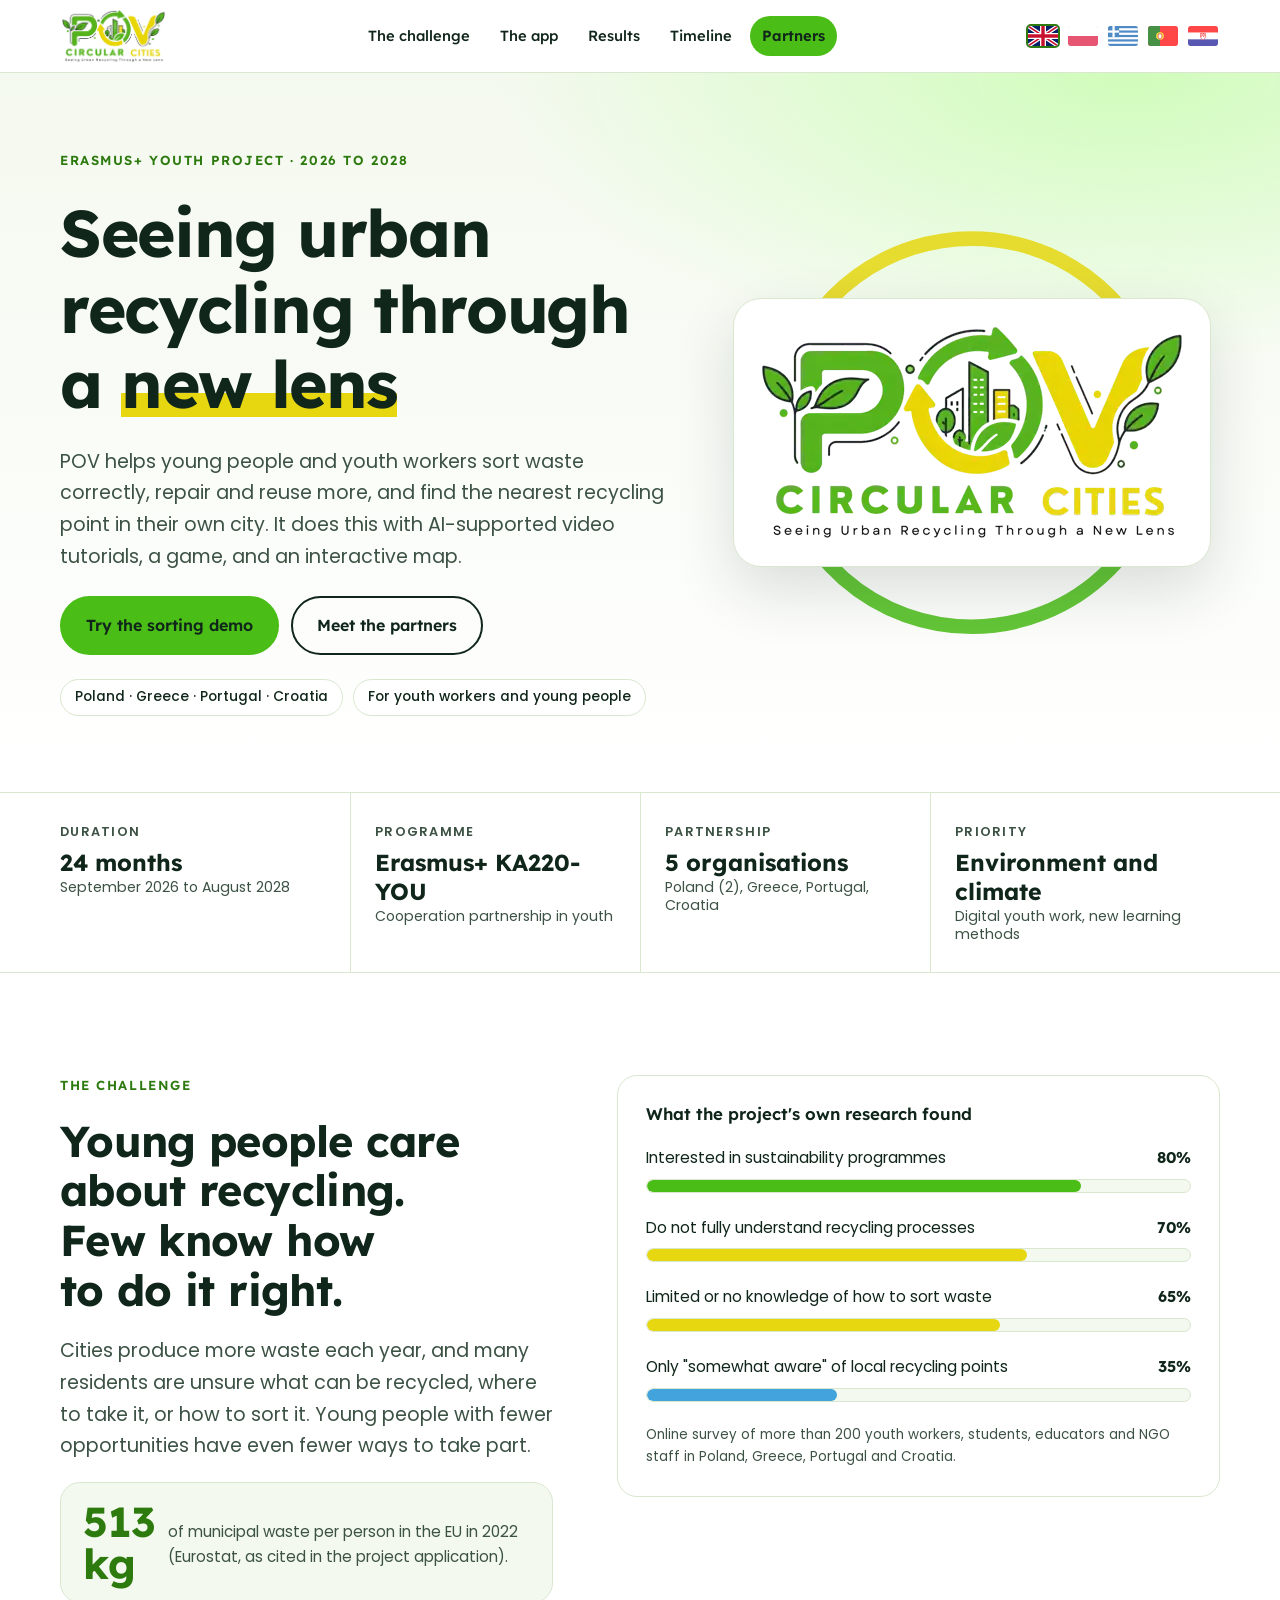
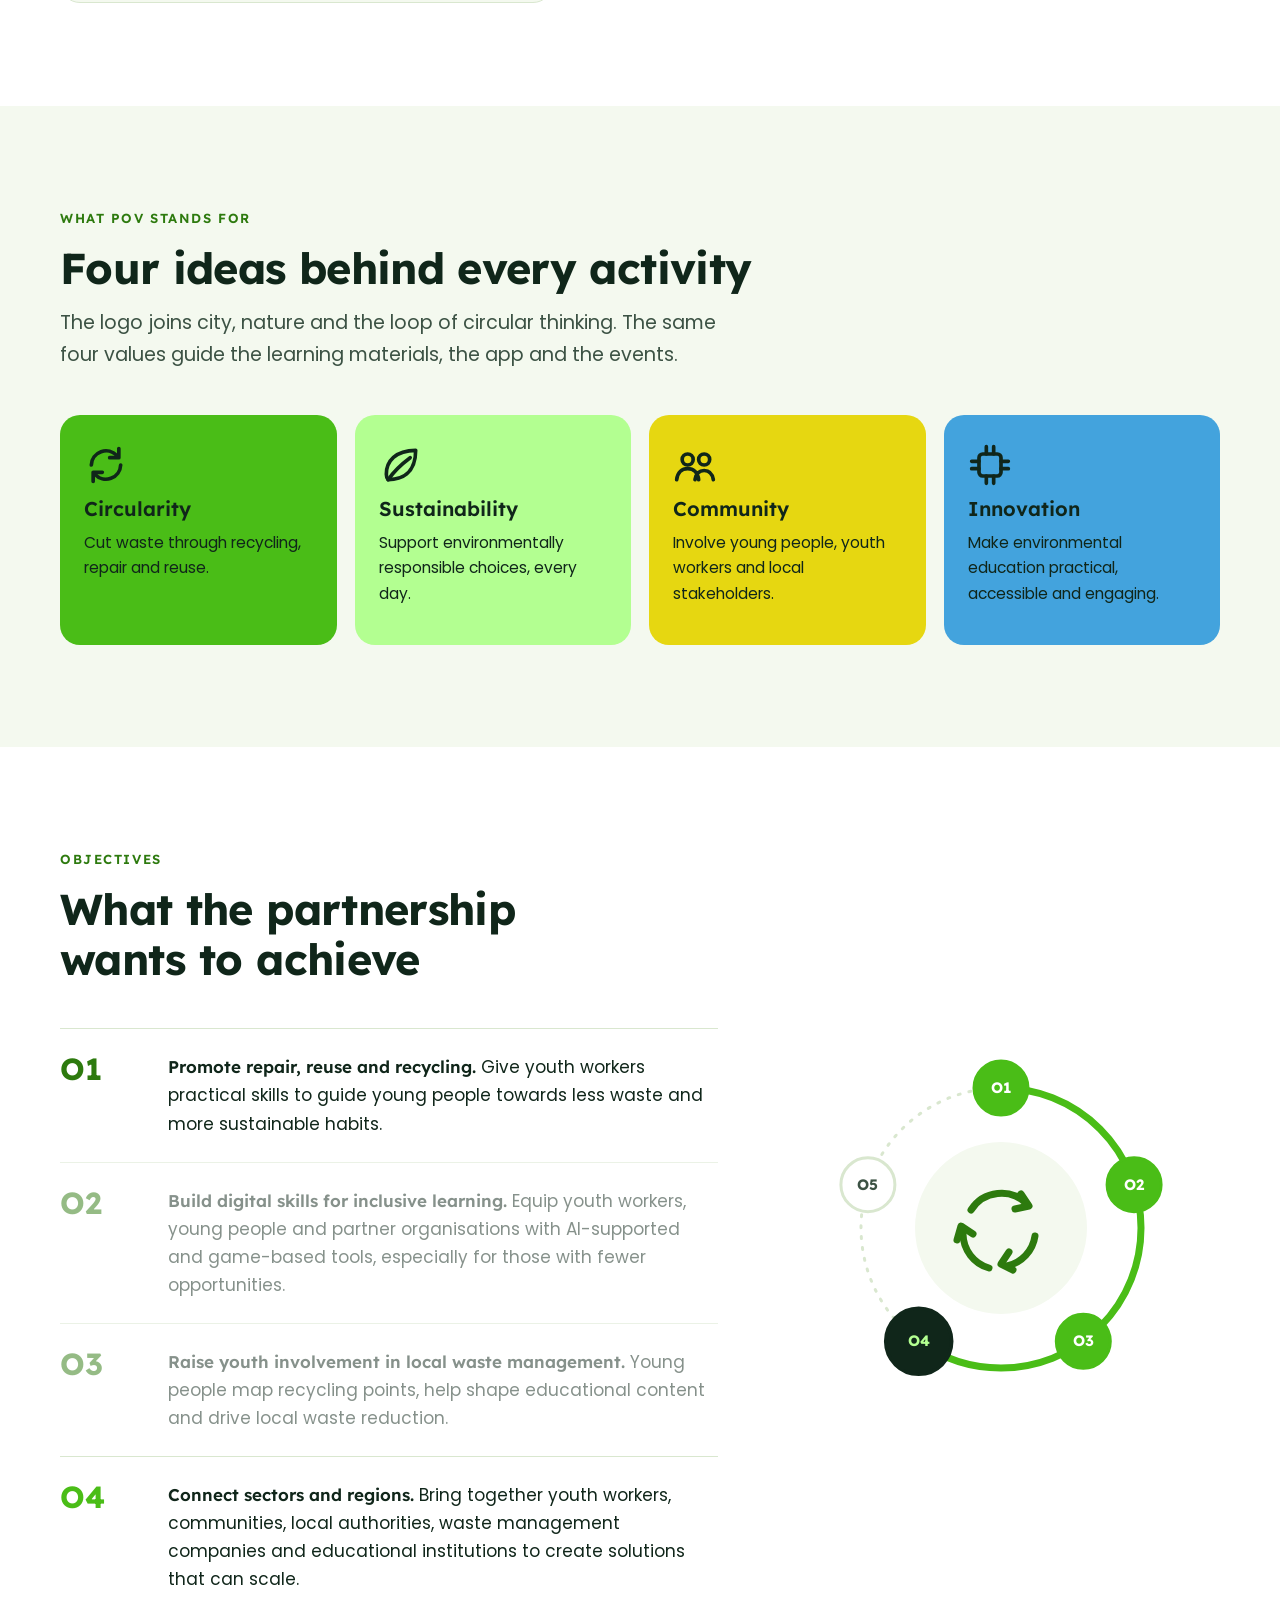
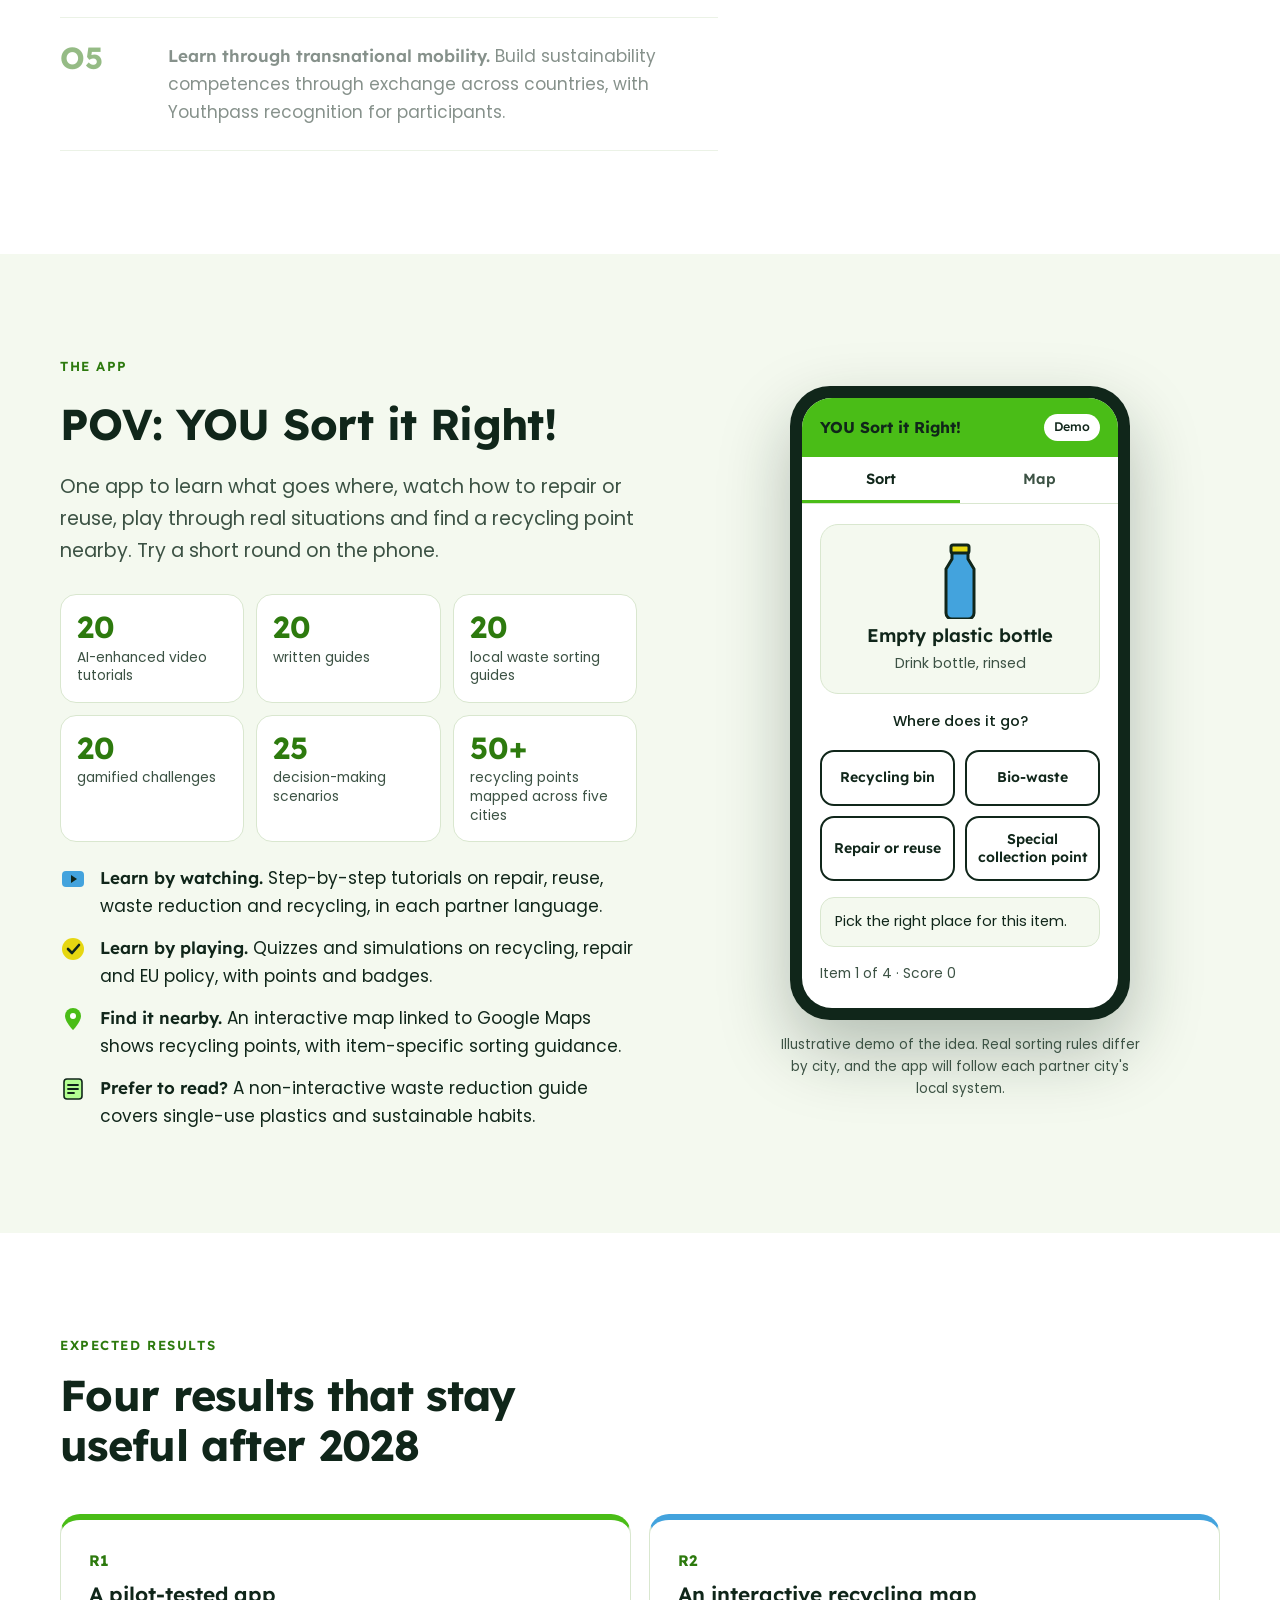
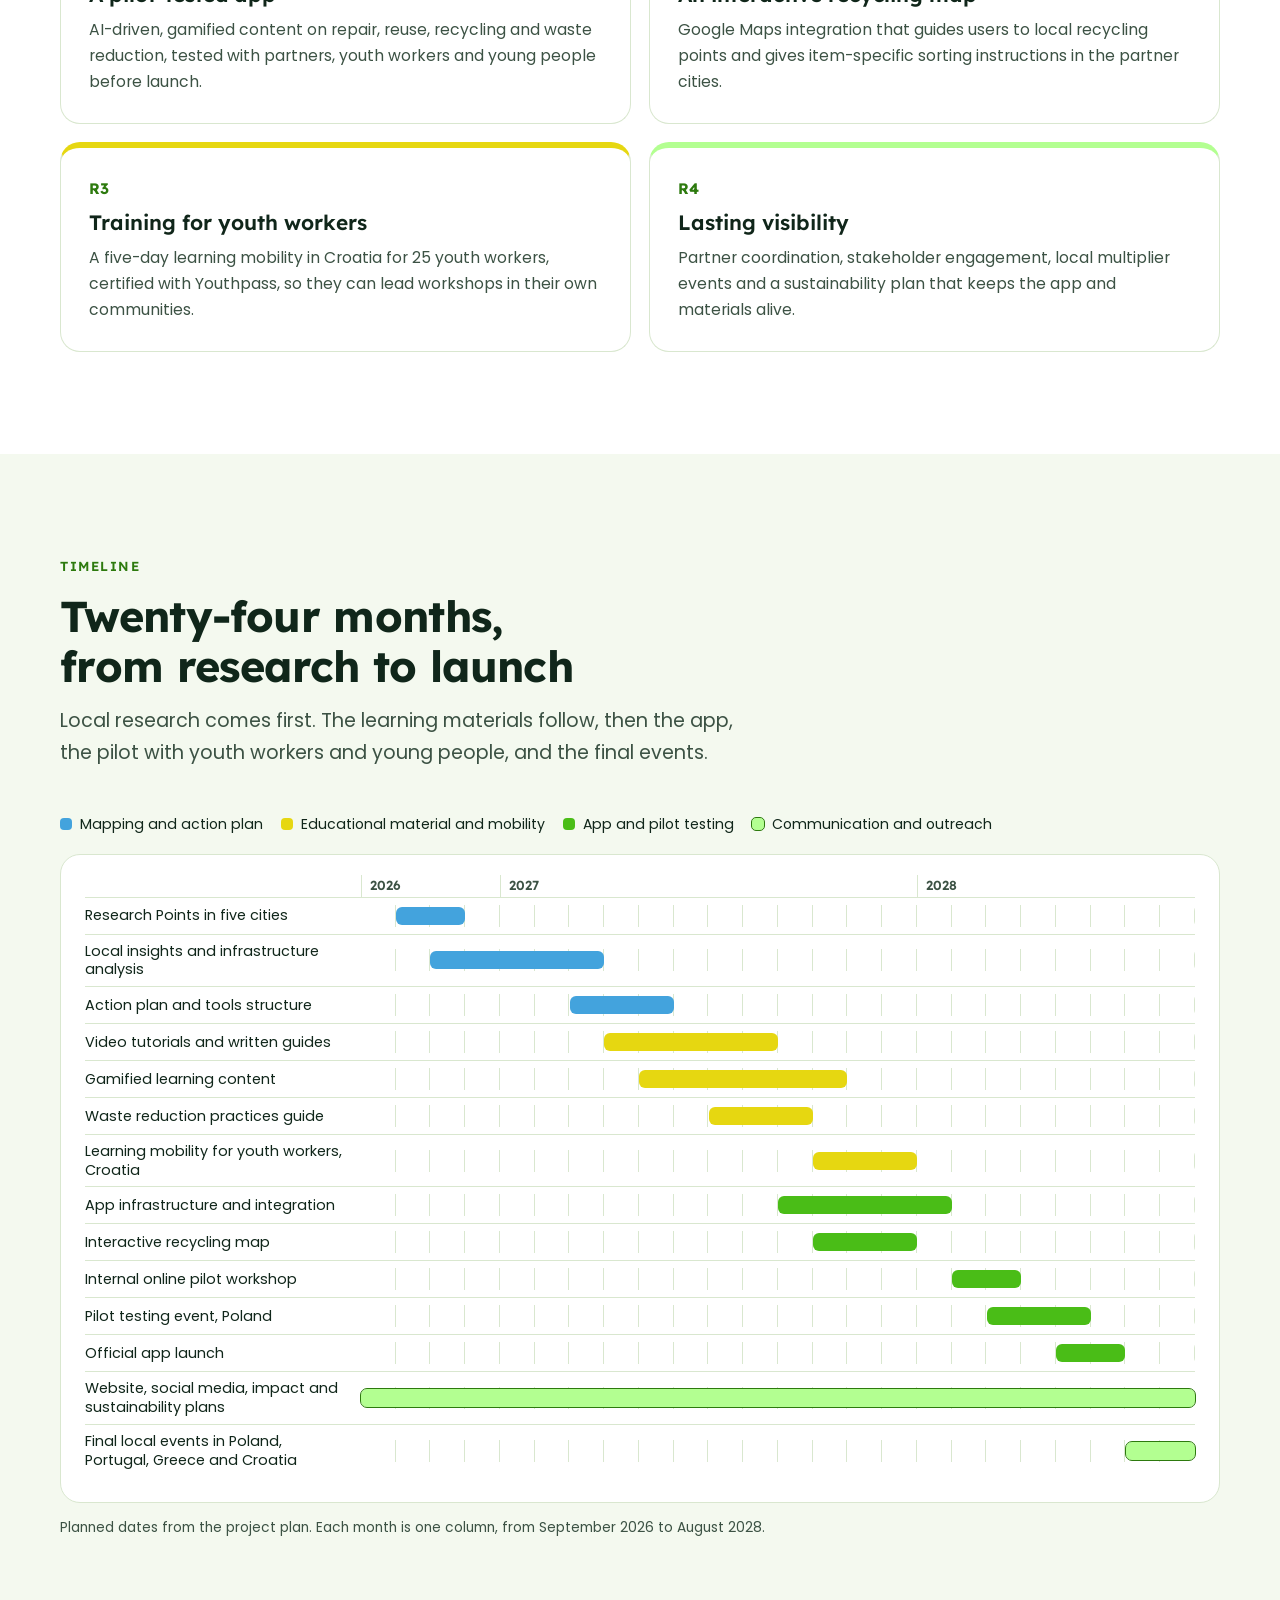
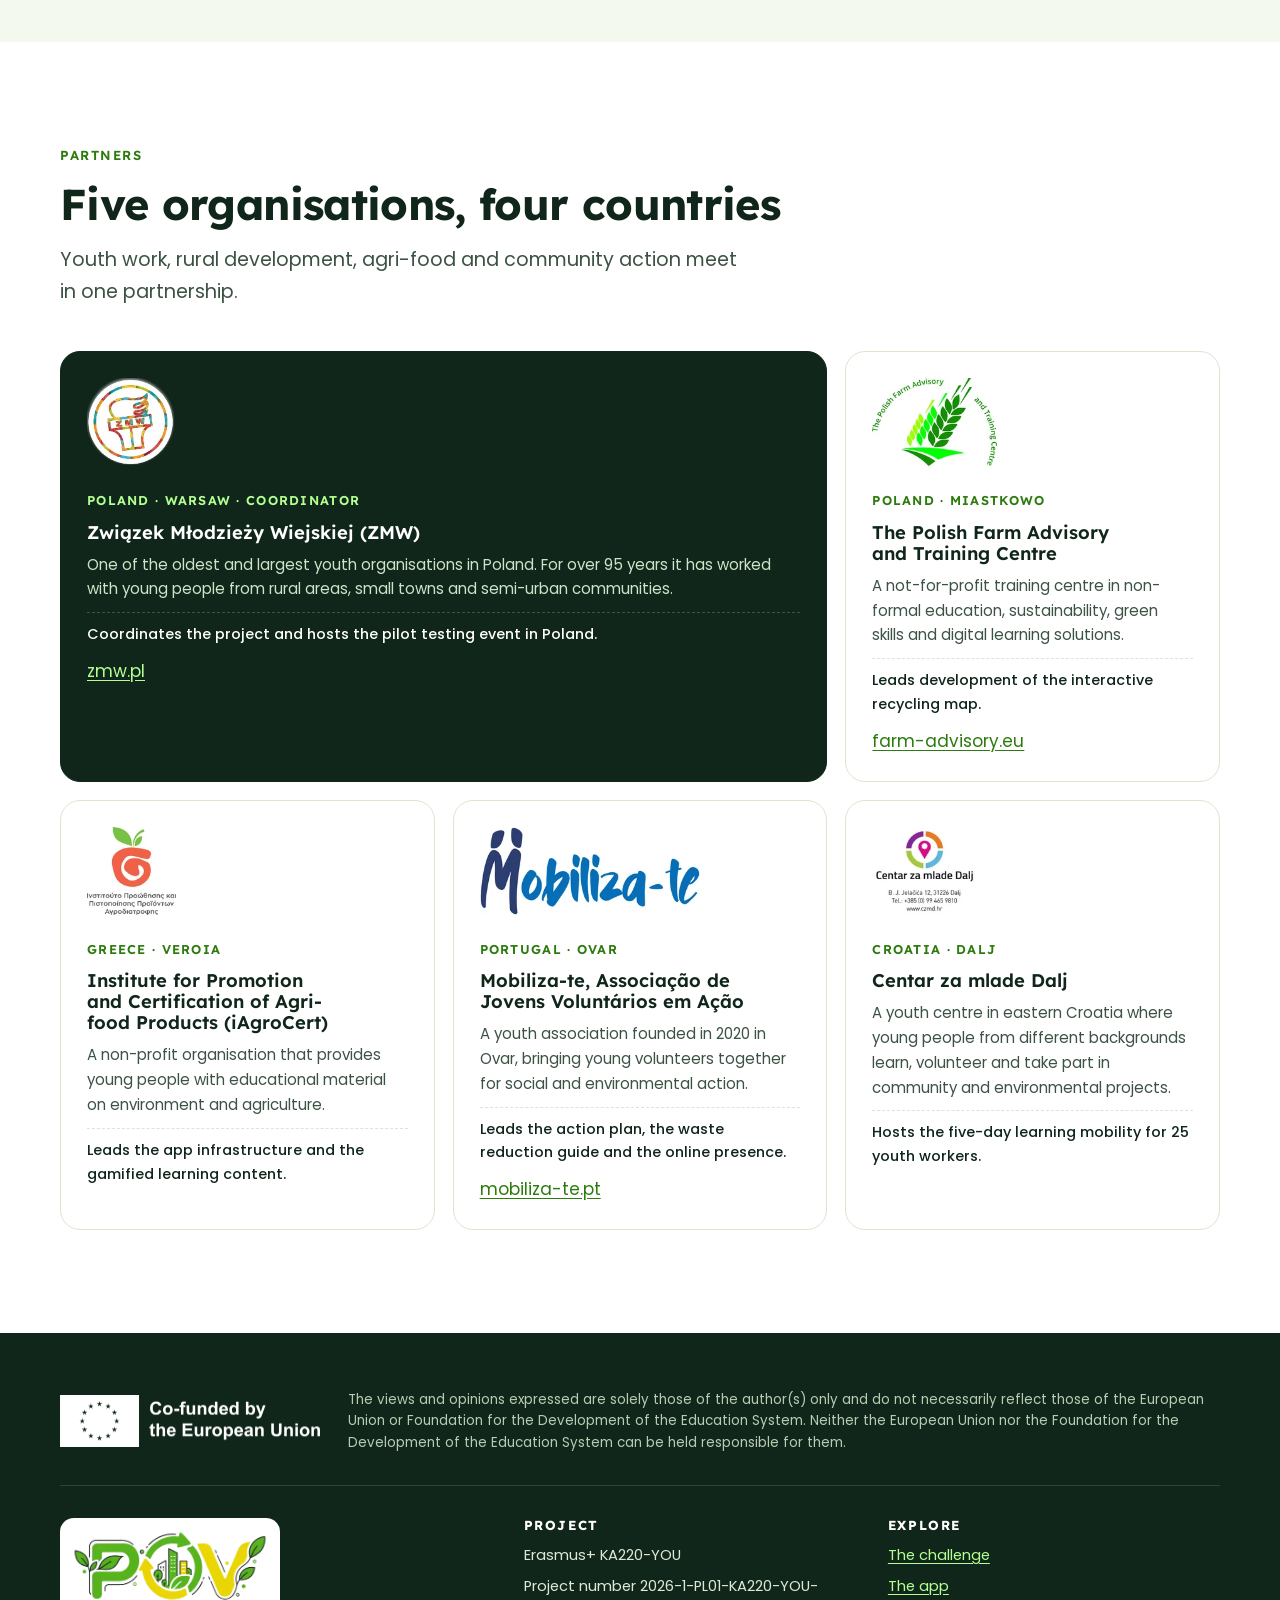
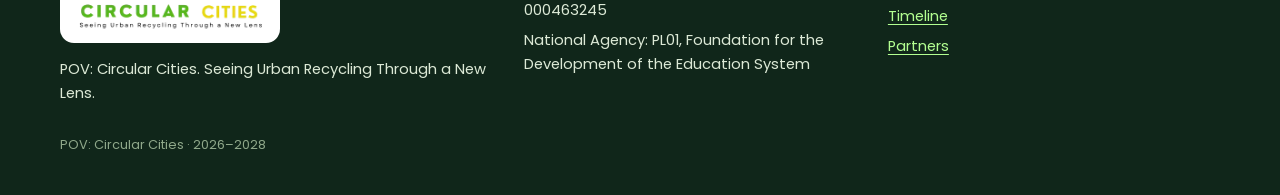
==== commit f4107928: "Objectives progress loop and scroll reveal Co-Authored-By: Claude Sonnet 5.5 <noreply@anthropic.com>" ====
--- a/index.html
+++ b/index.html
@@ -129,6 +129,7 @@
       <p class="eyebrow" data-i18n="obj.eyebrow">Objectives</p>
       <h2 data-i18n="obj.h2">What the partnership wants to achieve</h2>
     </div>
+    <div class="objectives-layout">
     <ol class="objectives">
       <li class="objective"><span class="tag">O1</span><p data-i18n="obj.1"><b>Promote repair, reuse and recycling.</b> Give youth workers practical skills to guide young people towards less waste and more sustainable habits.</p></li>
       <li class="objective"><span class="tag">O2</span><p data-i18n="obj.2"><b>Build digital skills for inclusive learning.</b> Equip youth workers, young people and partner organisations with AI-supported and game-based tools, especially for those with fewer opportunities.</p></li>
@@ -136,6 +137,20 @@
       <li class="objective"><span class="tag">O4</span><p data-i18n="obj.4"><b>Connect sectors and regions.</b> Bring together youth workers, communities, local authorities, waste management companies and educational institutions to create solutions that can scale.</p></li>
       <li class="objective"><span class="tag">O5</span><p data-i18n="obj.5"><b>Learn through transnational mobility.</b> Build sustainability competences through exchange across countries, with Youthpass recognition for participants.</p></li>
     </ol>
+      <aside class="loop" aria-hidden="true">
+        <svg viewBox="0 0 400 400" focusable="false">
+          <circle class="loop-base" cx="200" cy="200" r="140"/>
+          <circle class="loop-arc" cx="200" cy="200" r="140" transform="rotate(-90 200 200)"/>
+          <circle cx="200" cy="200" r="86" class="loop-core"/>
+          <g class="loop-arrows" transform="translate(200 200)" fill="none" stroke="#2D7A0E" stroke-width="7" stroke-linecap="round" stroke-linejoin="round">
+            <path d="M-30 -18a36 36 0 0 1 56 -6"/><path d="M20 -34l8 12 -14 3"/>
+            <path d="M34 8a36 36 0 0 1 -28 30"/><path d="M12 42l-12 -6 8 -12"/>
+            <path d="M-12 40a36 36 0 0 1 -26 -34"/><path d="M-44 12l4 -14 12 8"/>
+          </g>
+          <g class="node" data-k="0"><circle cx="200.0" cy="60.0" r="27"/><text x="200.0" y="65.0" text-anchor="middle">O1</text></g><g class="node" data-k="1"><circle cx="333.1" cy="156.7" r="27"/><text x="333.1" y="161.7" text-anchor="middle">O2</text></g><g class="node" data-k="2"><circle cx="282.3" cy="313.3" r="27"/><text x="282.3" y="318.3" text-anchor="middle">O3</text></g><g class="node" data-k="3"><circle cx="117.7" cy="313.3" r="27"/><text x="117.7" y="318.3" text-anchor="middle">O4</text></g><g class="node" data-k="4"><circle cx="66.9" cy="156.7" r="27"/><text x="66.9" y="161.7" text-anchor="middle">O5</text></g>
+        </svg>
+      </aside>
+    </div>
   </div>
 </section>
 
--- a/style.css
+++ b/style.css
@@ -299,3 +299,36 @@
 /* Partner logos */
 .p-logo { height: 88px; display: flex; align-items: center; margin-bottom: 14px; }
 .p-logo img { height: 100%; width: auto; max-width: 220px; object-fit: contain; }
+
+
+/* Objectives: list + progress loop */
+.objectives-layout { display: grid; grid-template-columns: minmax(0, 1.2fr) minmax(0, 0.8fr); gap: 64px; align-items: start; }
+.loop { position: sticky; top: 120px; max-width: 400px; justify-self: center; width: 100%; }
+.loop svg { width: 100%; height: auto; display: block; overflow: visible; }
+.loop-base { fill: none; stroke: var(--line); stroke-width: 3; stroke-dasharray: 2 9; stroke-linecap: round; }
+.loop-arc { fill: none; stroke: var(--green); stroke-width: 7; stroke-linecap: round; stroke-dasharray: 879.65; stroke-dashoffset: 879.65; transition: stroke-dashoffset .8s cubic-bezier(.4,0,.2,1); }
+.loop-core { fill: var(--sand); }
+.loop .node circle { fill: var(--paper); stroke: var(--line); stroke-width: 3; transition: fill .4s, stroke .4s, transform .4s; transform-box: fill-box; transform-origin: center; }
+.loop .node text { font: 700 15px var(--font-display); fill: var(--ink-soft); transition: fill .4s; }
+.loop .node.is-on circle { fill: var(--green); stroke: var(--green); }
+.loop .node.is-on text { fill: #fff; }
+.loop .node.is-active circle { transform: scale(1.22); fill: var(--ink); stroke: var(--ink); }
+.loop .node.is-active text { fill: var(--mint); }
+.objective { transition: opacity .4s; }
+.objectives.has-spy .objective:not(.is-active) { opacity: .5; }
+.objective .tag { transition: color .3s; }
+.objective.is-active .tag { color: var(--green); }
+
+/* Scroll reveal (applied by JS only to below-the-fold elements) */
+.reveal { opacity: 0; transform: translateY(18px); transition: opacity .7s ease, transform .7s cubic-bezier(.2,.7,.2,1); transition-delay: var(--d, 0ms); }
+.reveal.in { opacity: 1; transform: none; }
+
+@media (max-width: 900px) {
+  .objectives-layout { grid-template-columns: 1fr; }
+  .loop { display: none; }
+  .objectives.has-spy .objective:not(.is-active) { opacity: 1; }
+}
+@media (prefers-reduced-motion: reduce) {
+  .reveal { opacity: 1; transform: none; transition: none; }
+  .loop-arc, .loop .node circle, .objective { transition: none; }
+}
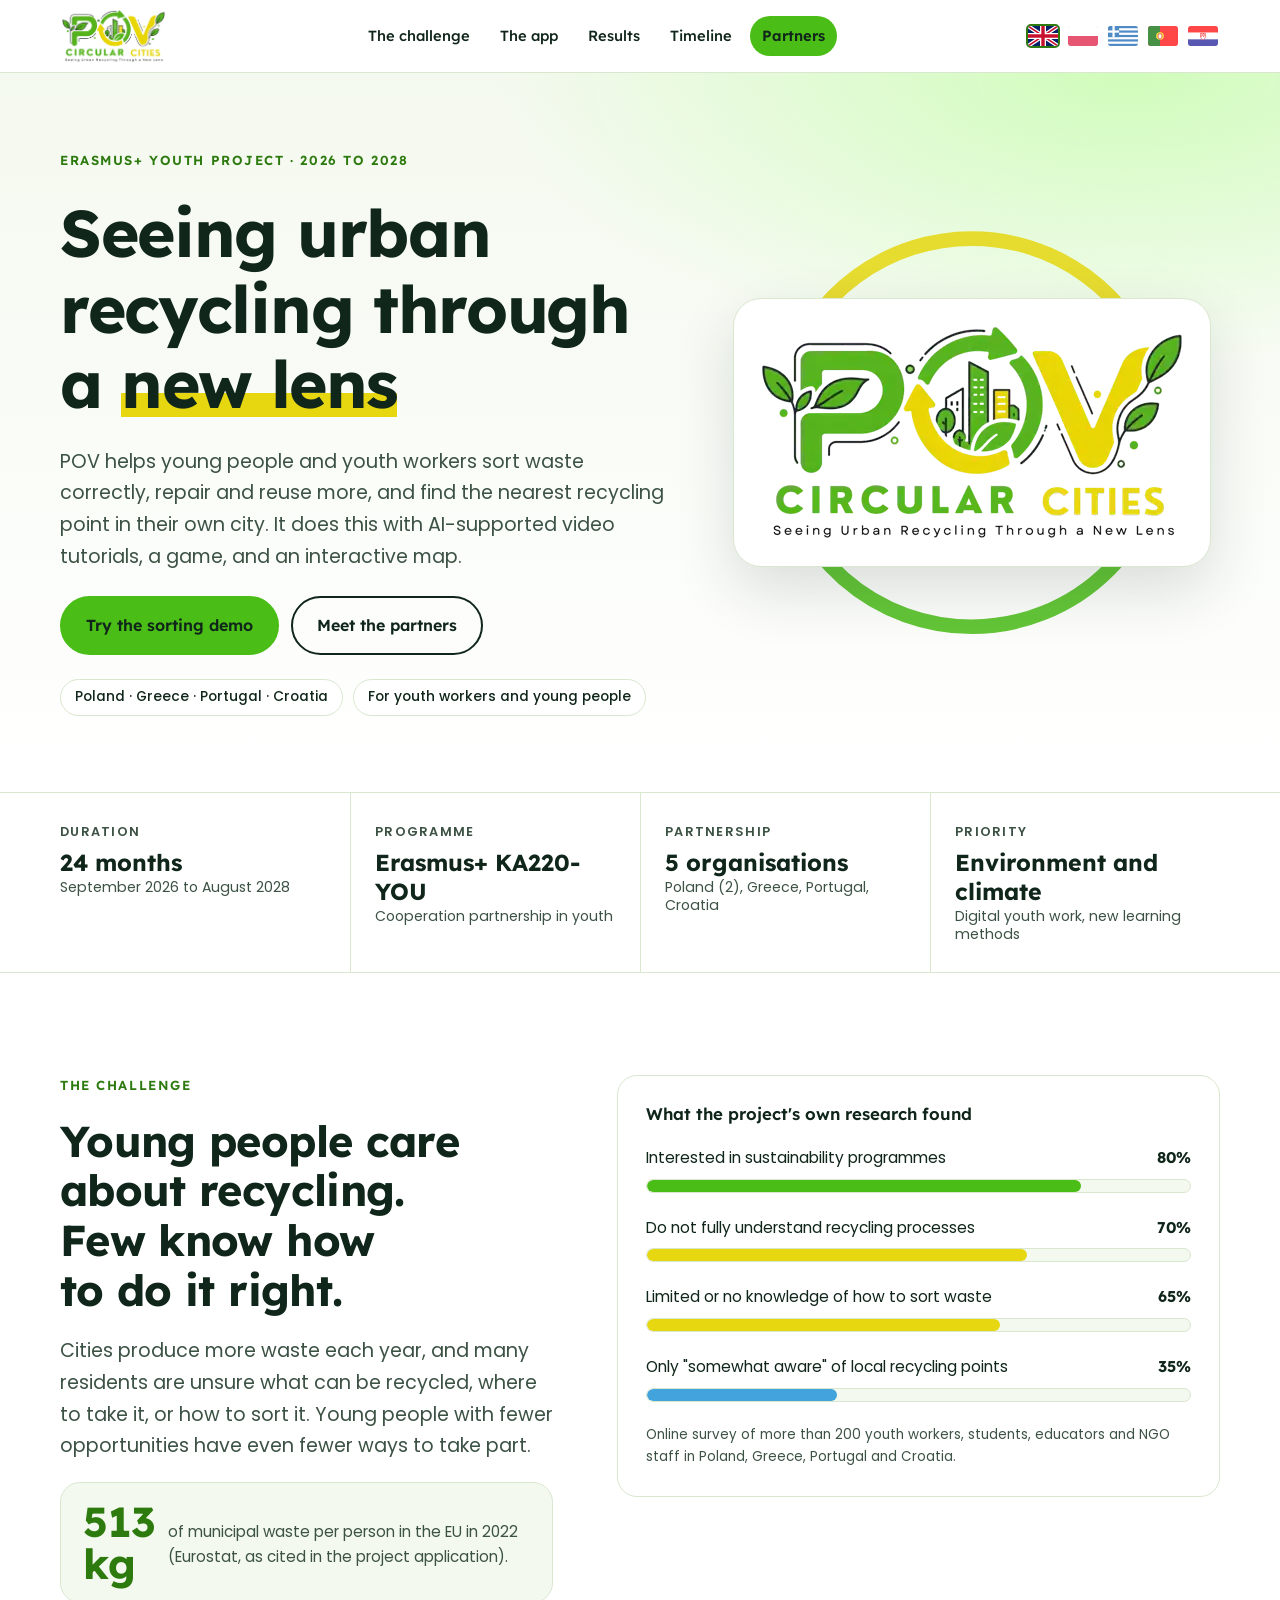
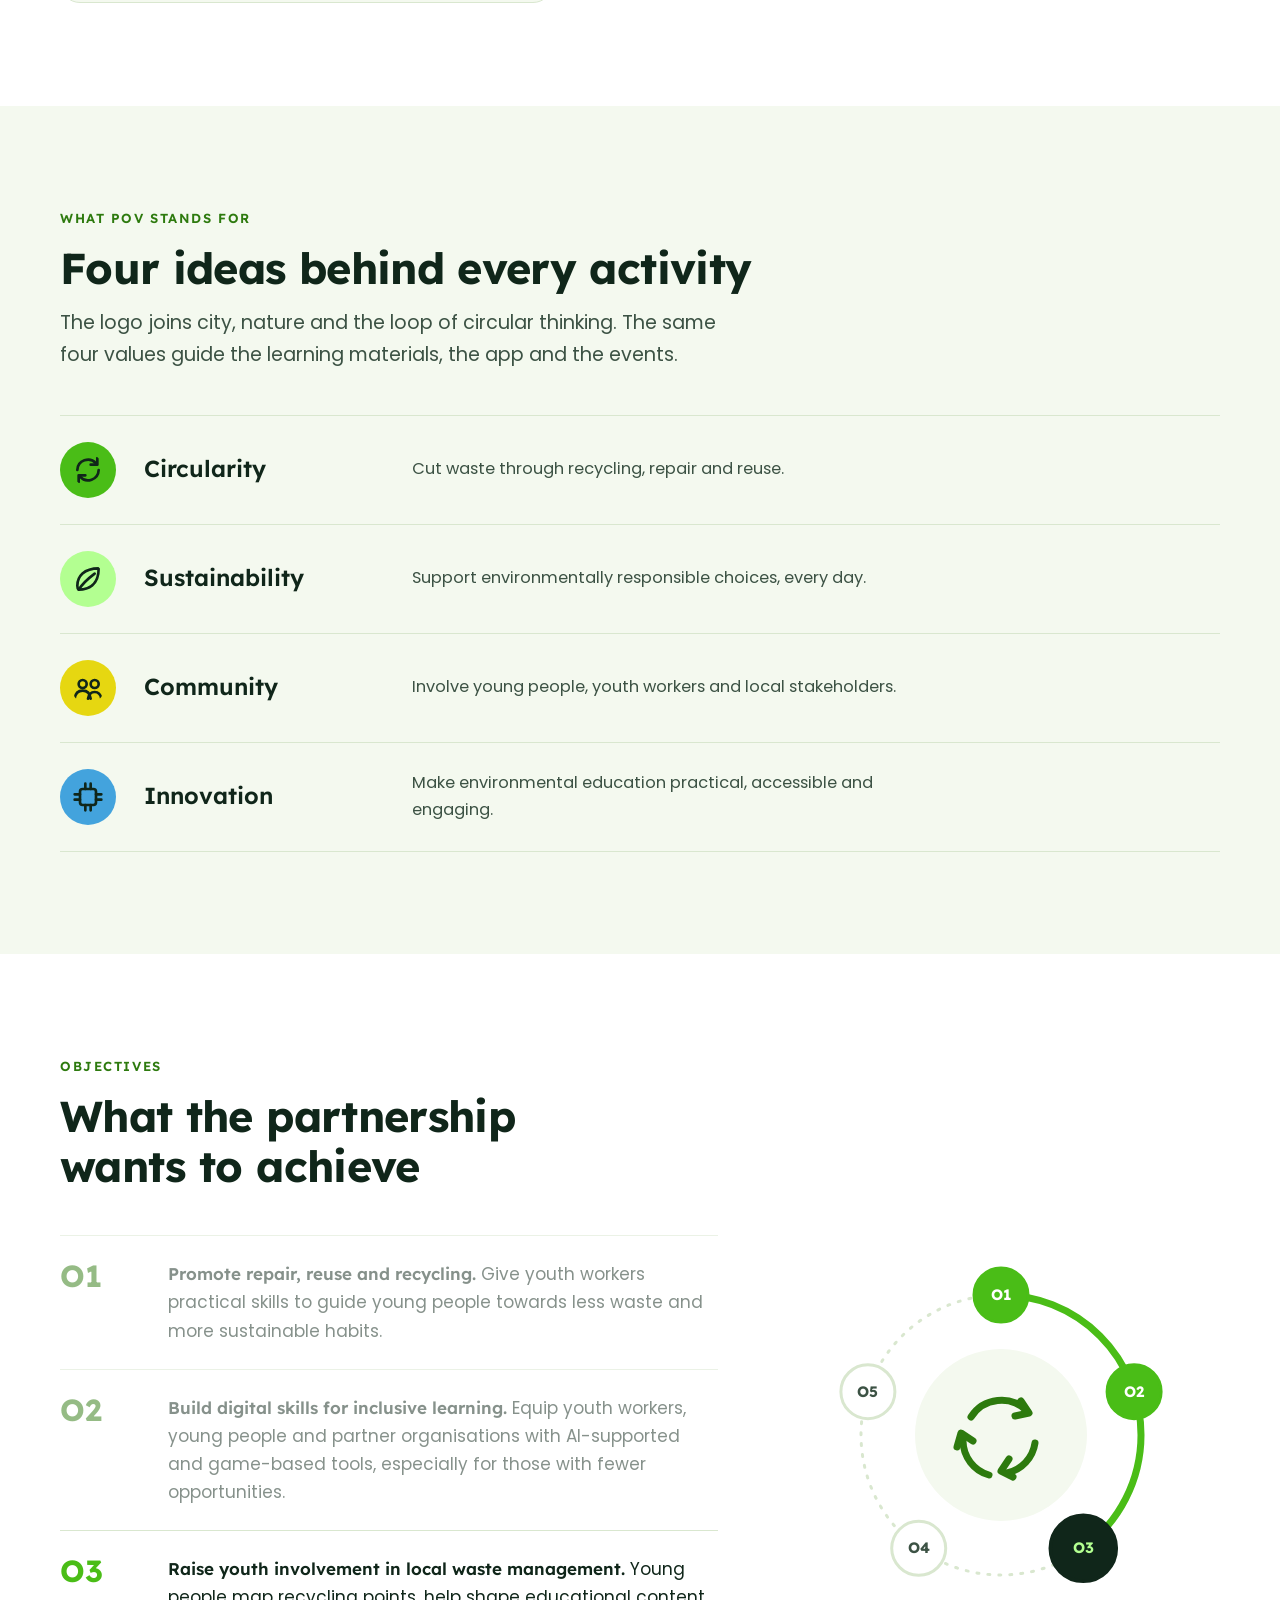
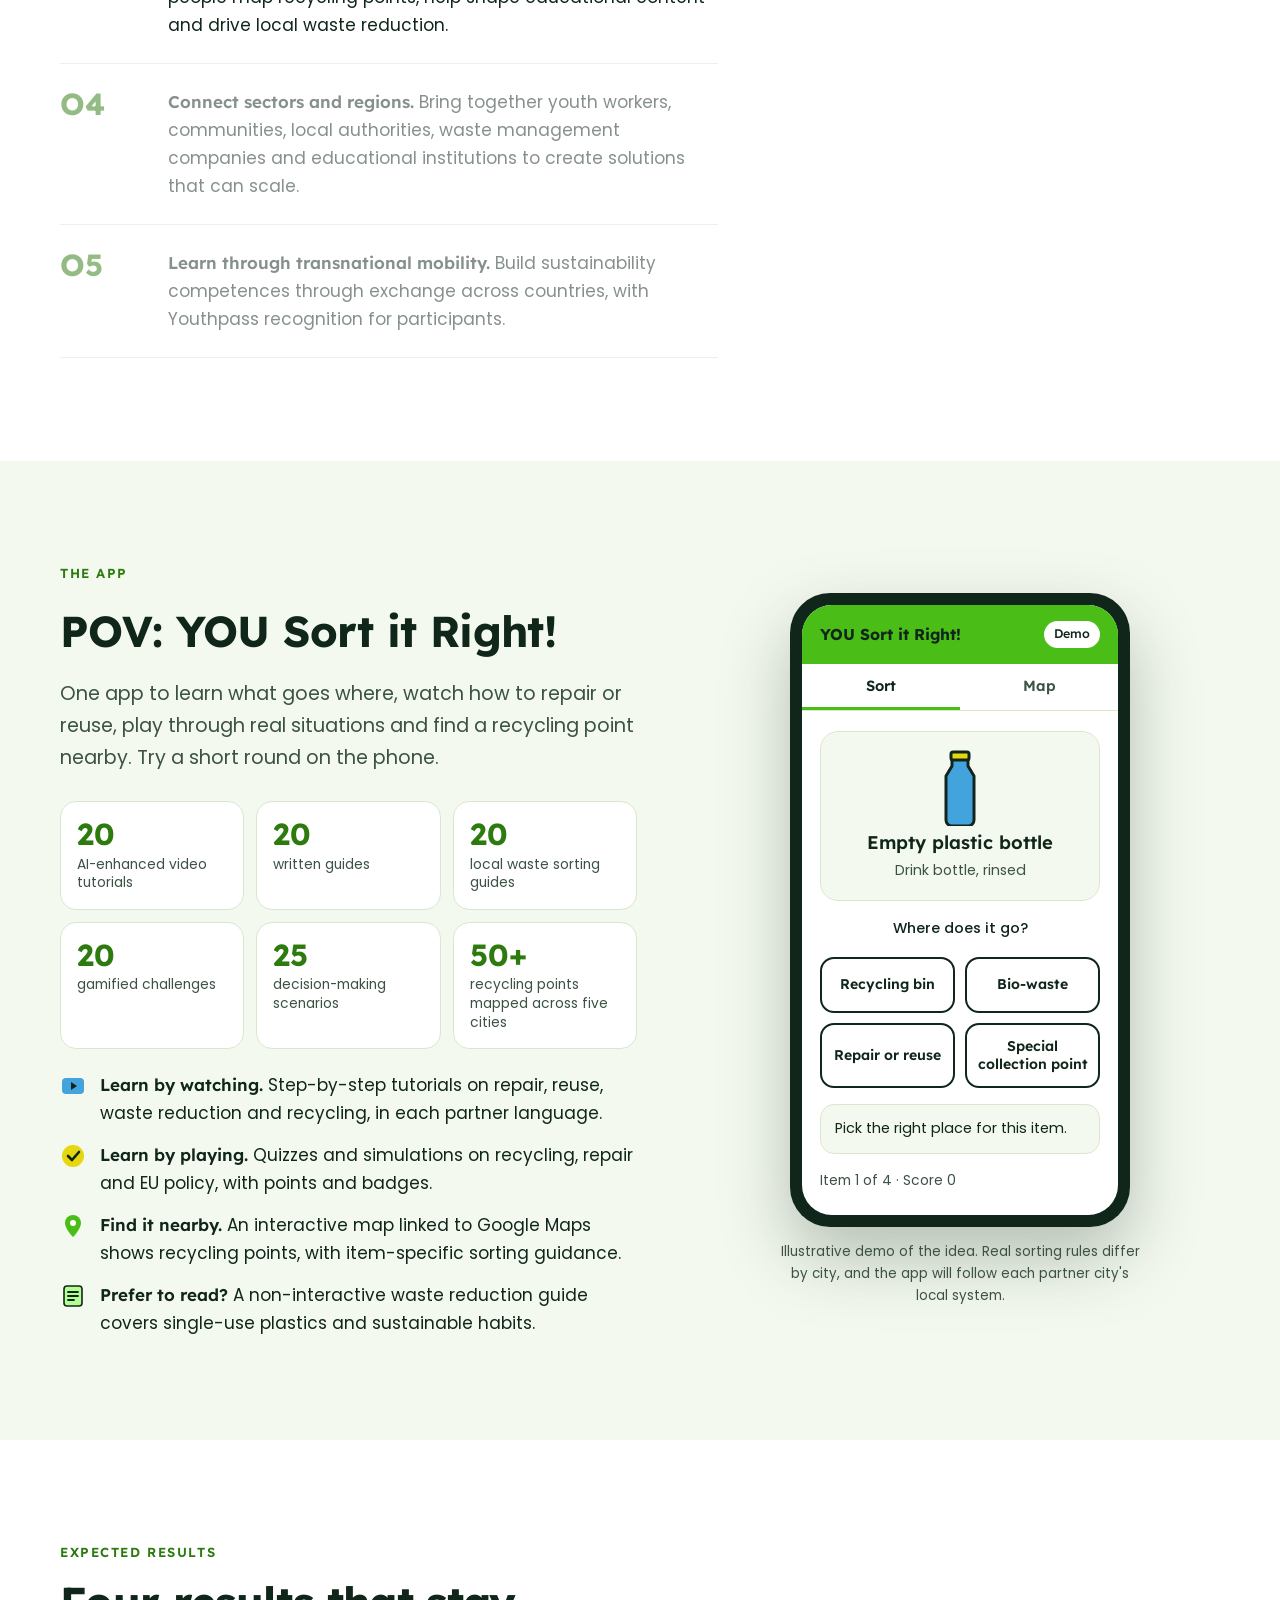
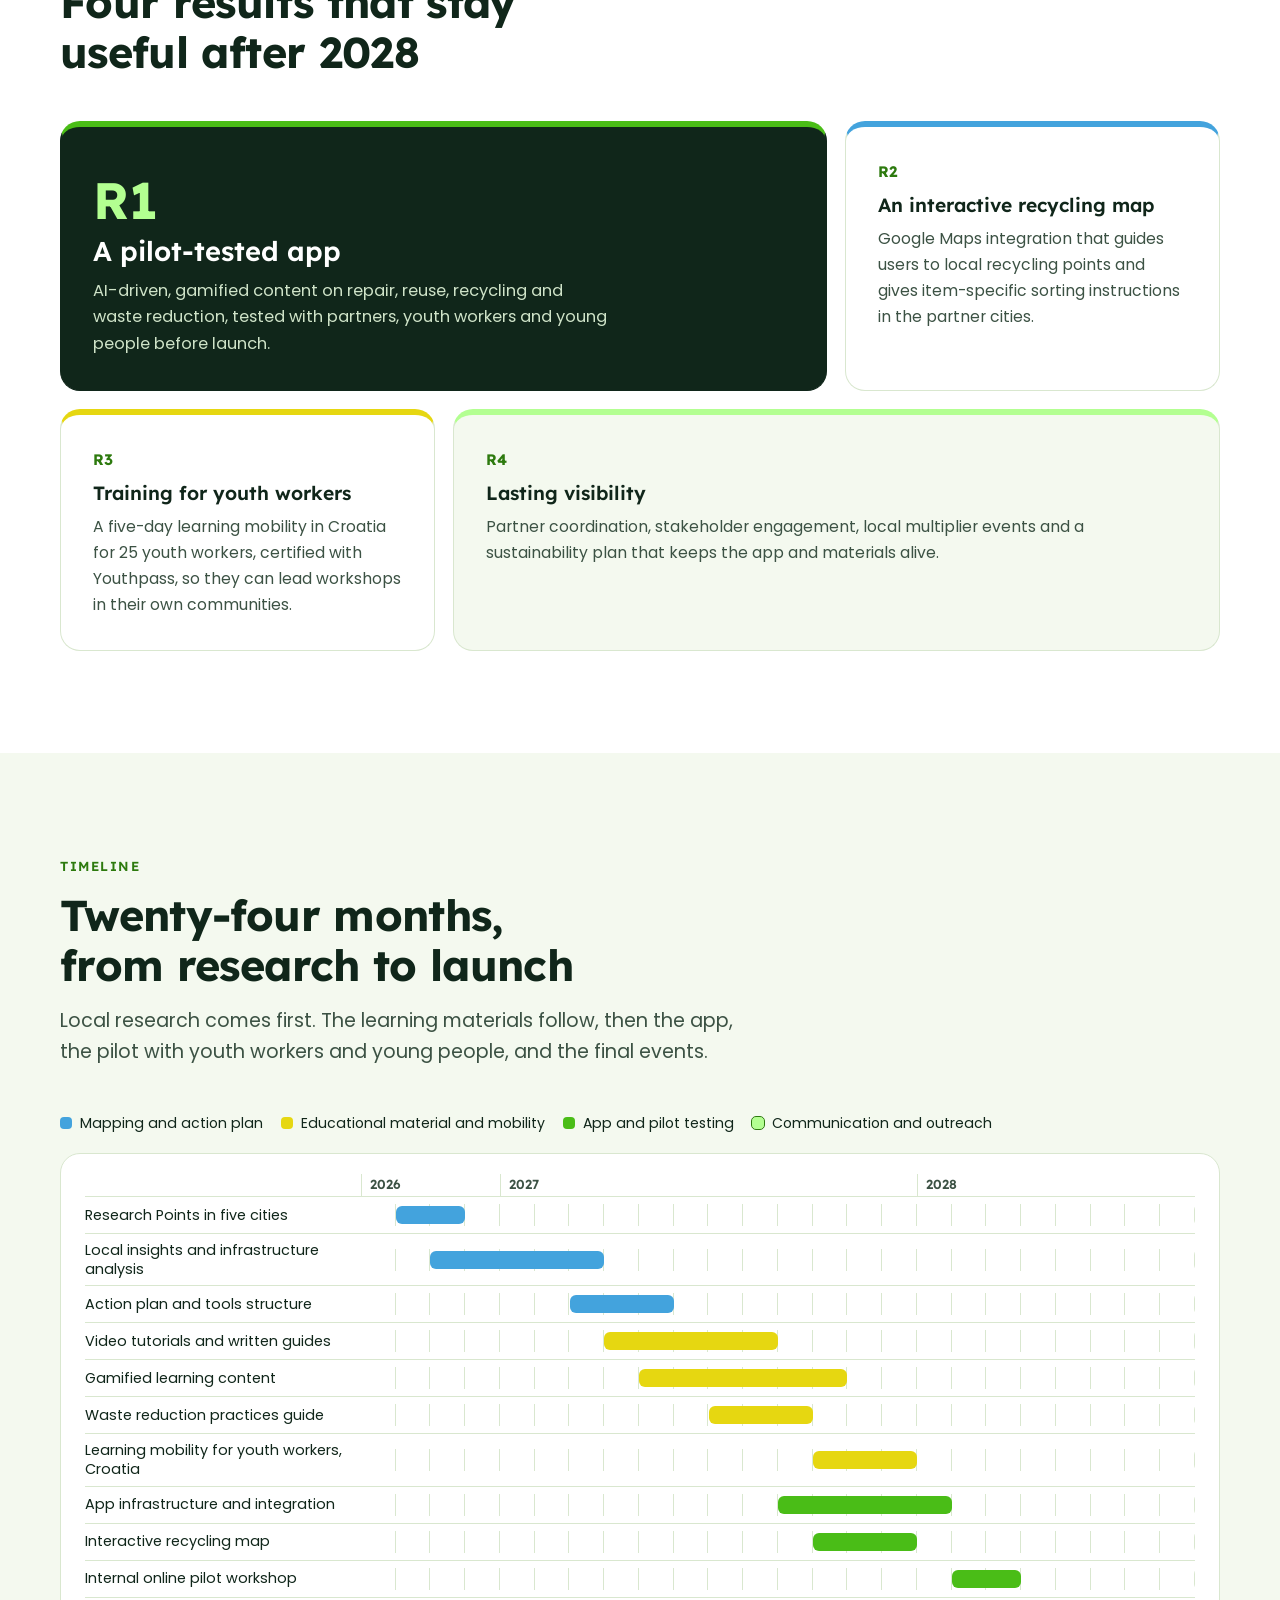
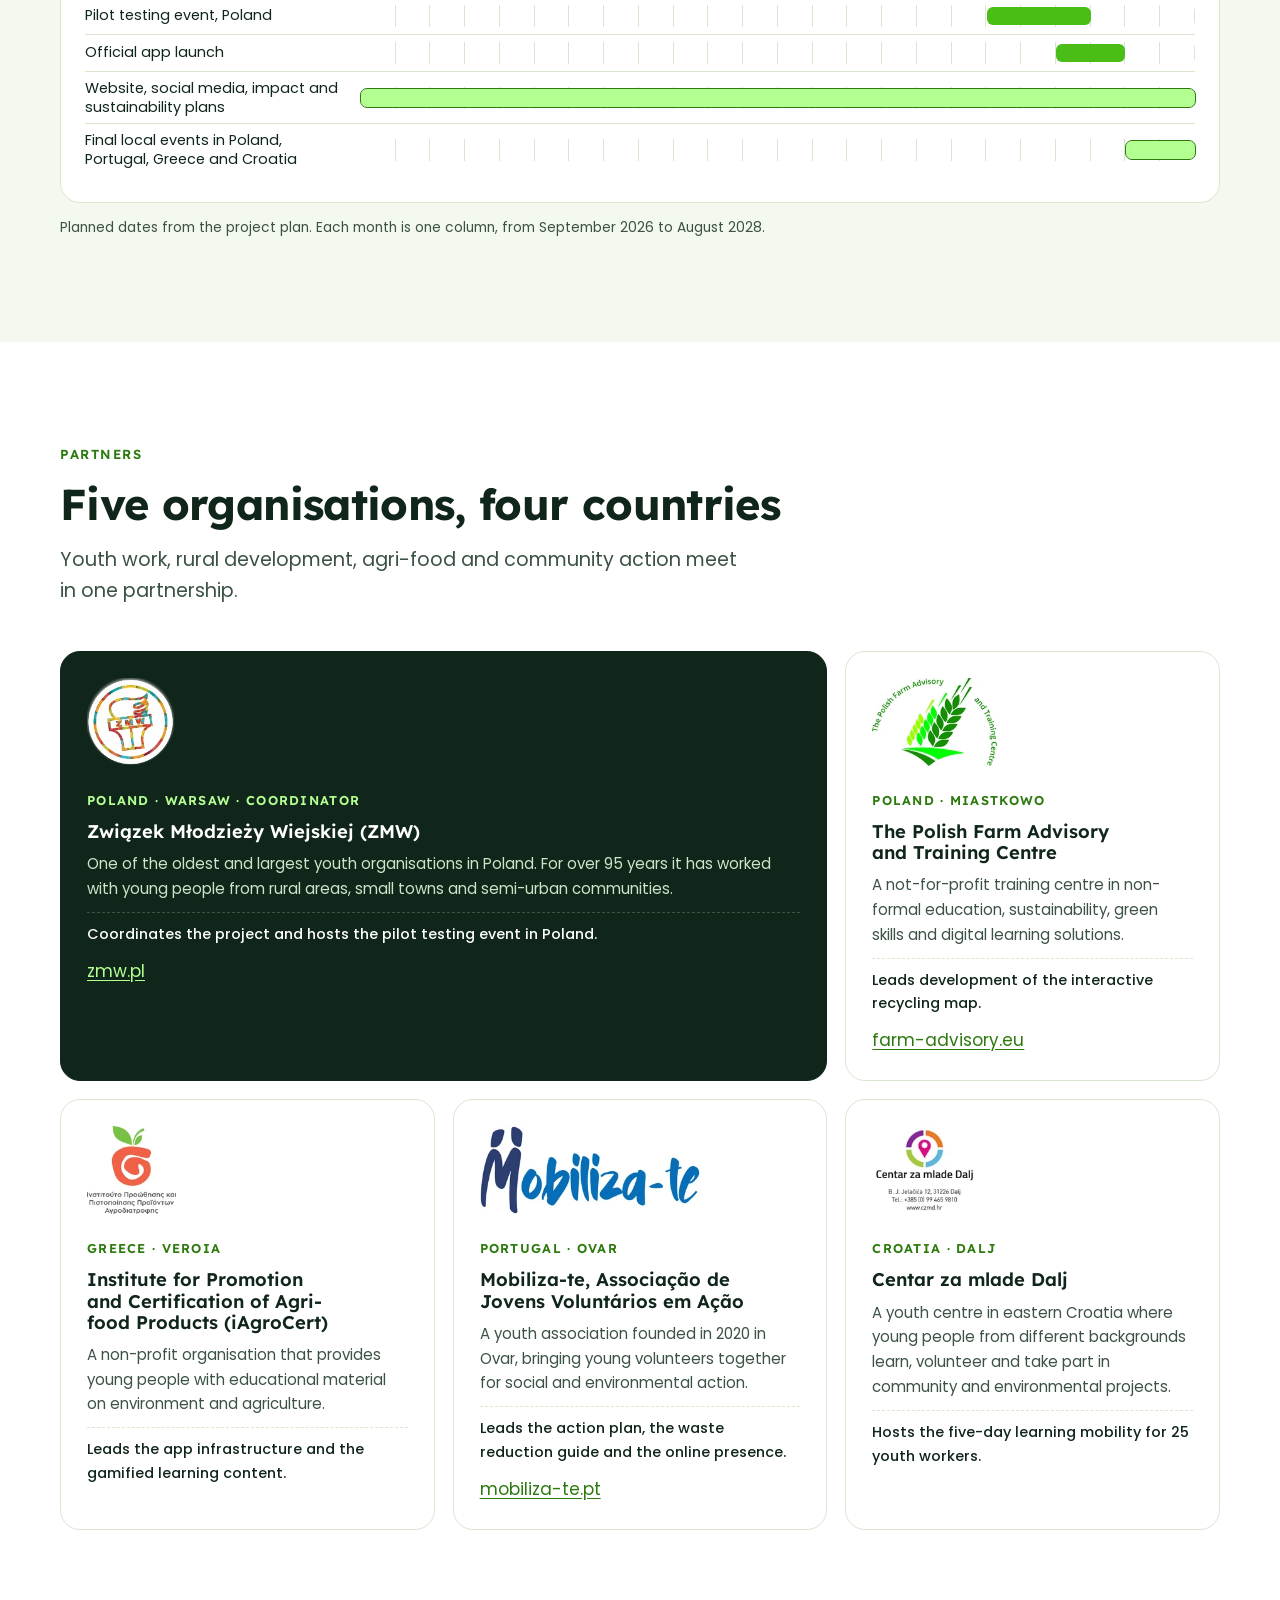
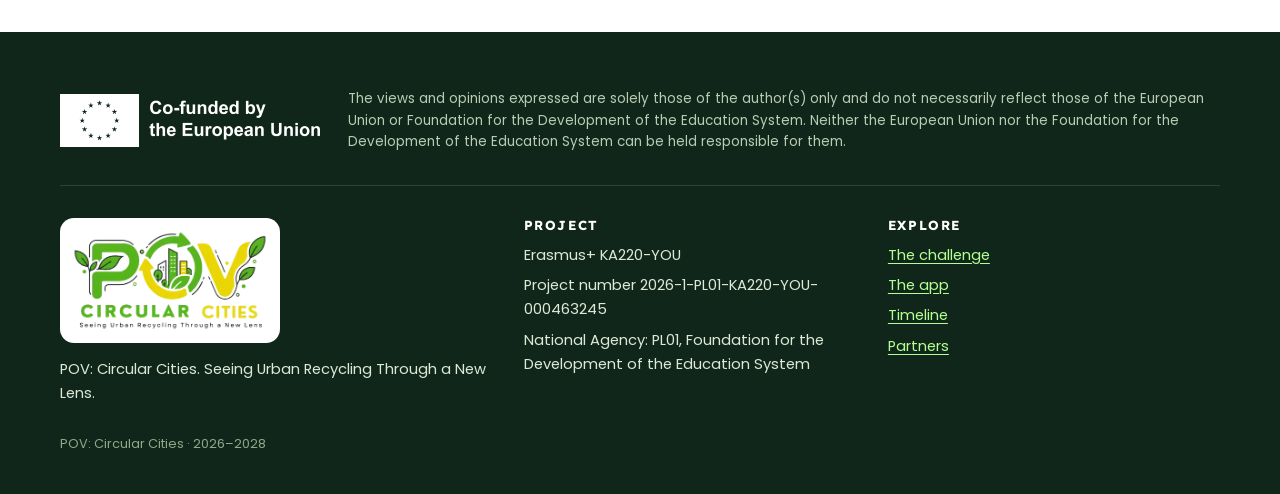
==== commit 358fb912: "Bento results, ruled values, mobile menu, timeline draw-in Co-Authored-By: Claude Sonnet 5.5 <norepl" ====
--- a/index.html
+++ b/index.html
@@ -16,7 +16,7 @@
 <header class="site-header">
   <div class="wrap">
     <a class="brand" href="#top" aria-label="POV: Circular Cities, home" data-i18n-attr="aria-label:a.brand"><img src="assets/pov-logo.webp" alt="POV Circular Cities. Seeing urban recycling through a new lens" data-i18n-attr="alt:a.logo" width="440" height="231"></a>
-    <nav class="nav" aria-label="Main" data-i18n-attr="aria-label:a.nav">
+    <nav class="nav" id="site-nav" aria-label="Main" data-i18n-attr="aria-label:a.nav">
       <a href="#challenge" data-i18n="nav.challenge">The challenge</a>
       <a href="#app" data-i18n="nav.app">The app</a>
       <a href="#results" data-i18n="nav.results">Results</a>
@@ -30,6 +30,7 @@
       <button type="button" data-lang="pt" title="Português" aria-label="Português" aria-pressed="false"><svg viewBox="0 0 30 20" aria-hidden="true"><rect width="30" height="20" fill="#FF0000"/><rect width="12" height="20" fill="#006600"/><circle cx="12" cy="10" r="3.8" fill="#FFE000"/><path d="M10.1 8h3.8v3.1a1.9 1.9 0 0 1-3.8 0z" fill="#fff" stroke="#C00" stroke-width=".8"/></svg></button>
       <button type="button" data-lang="hr" title="Hrvatski" aria-label="Hrvatski" aria-pressed="false"><svg viewBox="0 0 30 20" aria-hidden="true"><rect width="30" height="6.67" fill="#FF0000"/><rect y="6.67" width="30" height="6.67" fill="#fff"/><rect y="13.33" width="30" height="6.67" fill="#171796"/><path d="M12.6 7.2h4.8v3.6c0 1.7-1.3 2.6-2.4 3-1.1-.4-2.4-1.3-2.4-3z" fill="#fff" stroke="#C00" stroke-width=".6"/><g fill="#FF0000"><rect x="12.6" y="7.2" width="1.2" height="1.2"/><rect x="15.0" y="7.2" width="1.2" height="1.2"/><rect x="13.8" y="8.4" width="1.2" height="1.2"/><rect x="16.2" y="8.4" width="1.2" height="1.2"/><rect x="12.6" y="9.6" width="1.2" height="1.2"/><rect x="15.0" y="9.6" width="1.2" height="1.2"/></g></svg></button>
     </div>
+    <button class="menu-btn" type="button" aria-expanded="false" aria-controls="site-nav" aria-label="Menu" data-i18n-attr="aria-label:a.menu"><span></span></button>
   </div>
 </header>
 
--- a/style.css
+++ b/style.css
@@ -263,15 +263,20 @@
   .funding { grid-template-columns: 1fr; }
 }
 @media (max-width: 720px) {
-  .site-header .wrap { flex-direction: column; align-items: flex-start; gap: 4px; padding-block: 8px; }
-  .nav { justify-content: flex-start; flex-wrap: nowrap; overflow-x: auto; width: 100%; padding-bottom: 6px; }
-  .nav a { white-space: nowrap; }
-  html { scroll-padding-top: 130px; }
+  .site-header .wrap { flex-wrap: wrap; gap: 10px; min-height: 60px; padding-block: 6px; }
+  .brand img { height: 44px; }
+  .lang { margin-left: auto; padding-bottom: 0; }
+  .menu-btn { display: inline-flex; }
+  .nav { display: none; order: 5; width: 100%; flex-direction: column; flex-wrap: nowrap; gap: 2px; padding: 4px 0 12px; border-top: 1px solid var(--line); }
+  .nav.is-open { display: flex; }
+  .nav a { padding: 13px 14px; font-size: 1rem; }
+  html { scroll-padding-top: 80px; }
   .results, .partners, .values { grid-template-columns: 1fr; }
   .partner--lead { grid-column: auto; }
   .counts { grid-template-columns: 1fr; }
   .objective { grid-template-columns: 56px 1fr; gap: 14px; }
   .objective .tag { font-size: 1.4rem; }
+  .hero-art { margin-top: 36px; }
   .facts dl { grid-template-columns: 1fr; }
   .facts .fact { border-left: 0; padding-left: 0; border-top: 1px solid var(--line); }
   .facts .fact:first-child { border-top: 0; }
@@ -293,7 +298,6 @@
 .lang button:hover { opacity: 1; transform: translateY(-1px); }
 .lang button[aria-pressed="true"] { opacity: 1; border-color: var(--green-deep); }
 .lang button:focus-visible { outline: 2px solid var(--ink); }
-@media (max-width: 720px) { .lang { padding-bottom: 4px; } }
 @media (prefers-reduced-motion: reduce) { .lang button { transition: none; } }
 
 /* Partner logos */
@@ -332,3 +336,59 @@
   .reveal { opacity: 1; transform: none; transition: none; }
   .loop-arc, .loop .node circle, .objective { transition: none; }
 }
+
+
+/* Mobile menu button */
+.menu-btn { display: none; width: 42px; height: 42px; border: 1px solid var(--line); border-radius: 12px; background: var(--paper); align-items: center; justify-content: center; cursor: pointer; flex-shrink: 0; }
+.menu-btn span, .menu-btn span::before, .menu-btn span::after { display: block; width: 18px; height: 2px; border-radius: 2px; background: var(--ink); transition: transform .3s, opacity .2s; }
+.menu-btn span { position: relative; }
+.menu-btn span::before, .menu-btn span::after { content: ""; position: absolute; left: 0; }
+.menu-btn span::before { top: -6px; }
+.menu-btn span::after { top: 6px; }
+.menu-btn[aria-expanded="true"] span { background: transparent; }
+.menu-btn[aria-expanded="true"] span::before { transform: translateY(6px) rotate(45deg); }
+.menu-btn[aria-expanded="true"] span::after { transform: translateY(-6px) rotate(-45deg); }
+.menu-btn:focus-visible { outline: 2px solid var(--ink); }
+
+/* Results: asymmetric bento */
+.results { grid-template-columns: repeat(3, 1fr); gap: 18px; }
+.result:nth-child(1), .result:nth-child(4) { grid-column: span 2; }
+.result { padding: 32px; }
+.result h3 { font-size: 1.2rem; }
+.result:nth-child(1) { background: var(--ink); border-color: var(--ink); border-top-color: var(--green); min-height: 270px; align-content: end; }
+.result:nth-child(1) .tag { color: var(--mint); font-size: 3.2rem; line-height: 1; margin-bottom: auto; }
+.result:nth-child(1) h3 { color: #fff; font-size: 1.7rem; }
+.result:nth-child(1) p { color: #CFE3C8; font-size: 1.02rem; max-width: 52ch; }
+.result:nth-child(4) { background: var(--sand); }
+.result:nth-child(n) { transition: transform .35s cubic-bezier(.2,.7,.2,1), box-shadow .35s; }
+.result:hover { transform: translateY(-3px); box-shadow: 0 18px 30px -18px rgba(16,38,26,.35); }
+
+/* Values: ruled rows instead of coloured boxes */
+.values { grid-template-columns: 1fr; gap: 0; border-bottom: 1px solid var(--line); }
+.value { background: none; border-radius: 0; min-height: 0; border-top: 1px solid var(--line); padding: 26px 0; grid-template-columns: 56px minmax(150px, 240px) 1fr; align-items: center; gap: 8px 28px; }
+.value svg { width: 56px; height: 56px; padding: 12px; box-sizing: border-box; border-radius: 50%; transition: transform .4s cubic-bezier(.2,.7,.2,1); }
+.value:hover svg { transform: rotate(-8deg) scale(1.06); }
+.value h3 { font-size: 1.45rem; }
+.value p { font-size: 1.02rem; color: var(--ink-soft); max-width: 52ch; }
+.v-green svg { background: var(--green); } .v-mint svg { background: var(--mint); } .v-yellow svg { background: var(--yellow); } .v-blue svg { background: var(--blue); }
+
+/* Timeline bars draw in */
+.gantt.anim .g-bar { transform: scaleX(0); transform-origin: left center; transition: transform .9s cubic-bezier(.2,.7,.2,1); transition-delay: calc(var(--i, 0) * 55ms); }
+.gantt.anim.in .g-bar { transform: none; }
+
+@media (max-width: 900px) {
+  .results { grid-template-columns: 1fr 1fr; }
+  .result:nth-child(1) { grid-column: span 2; }
+  .result:nth-child(4) { grid-column: span 2; }
+}
+@media (max-width: 720px) {
+  .results { grid-template-columns: 1fr; }
+  .result:nth-child(n) { grid-column: auto; }
+  .result:nth-child(1) { min-height: 0; }
+  .value { grid-template-columns: 56px 1fr; padding: 22px 0; }
+  .value svg { grid-row: span 2; }
+}
+@media (prefers-reduced-motion: reduce) {
+  .gantt.anim .g-bar, .result:nth-child(n), .value svg, .menu-btn span, .menu-btn span::before, .menu-btn span::after { transition: none; }
+  .result:hover, .value:hover svg { transform: none; }
+}
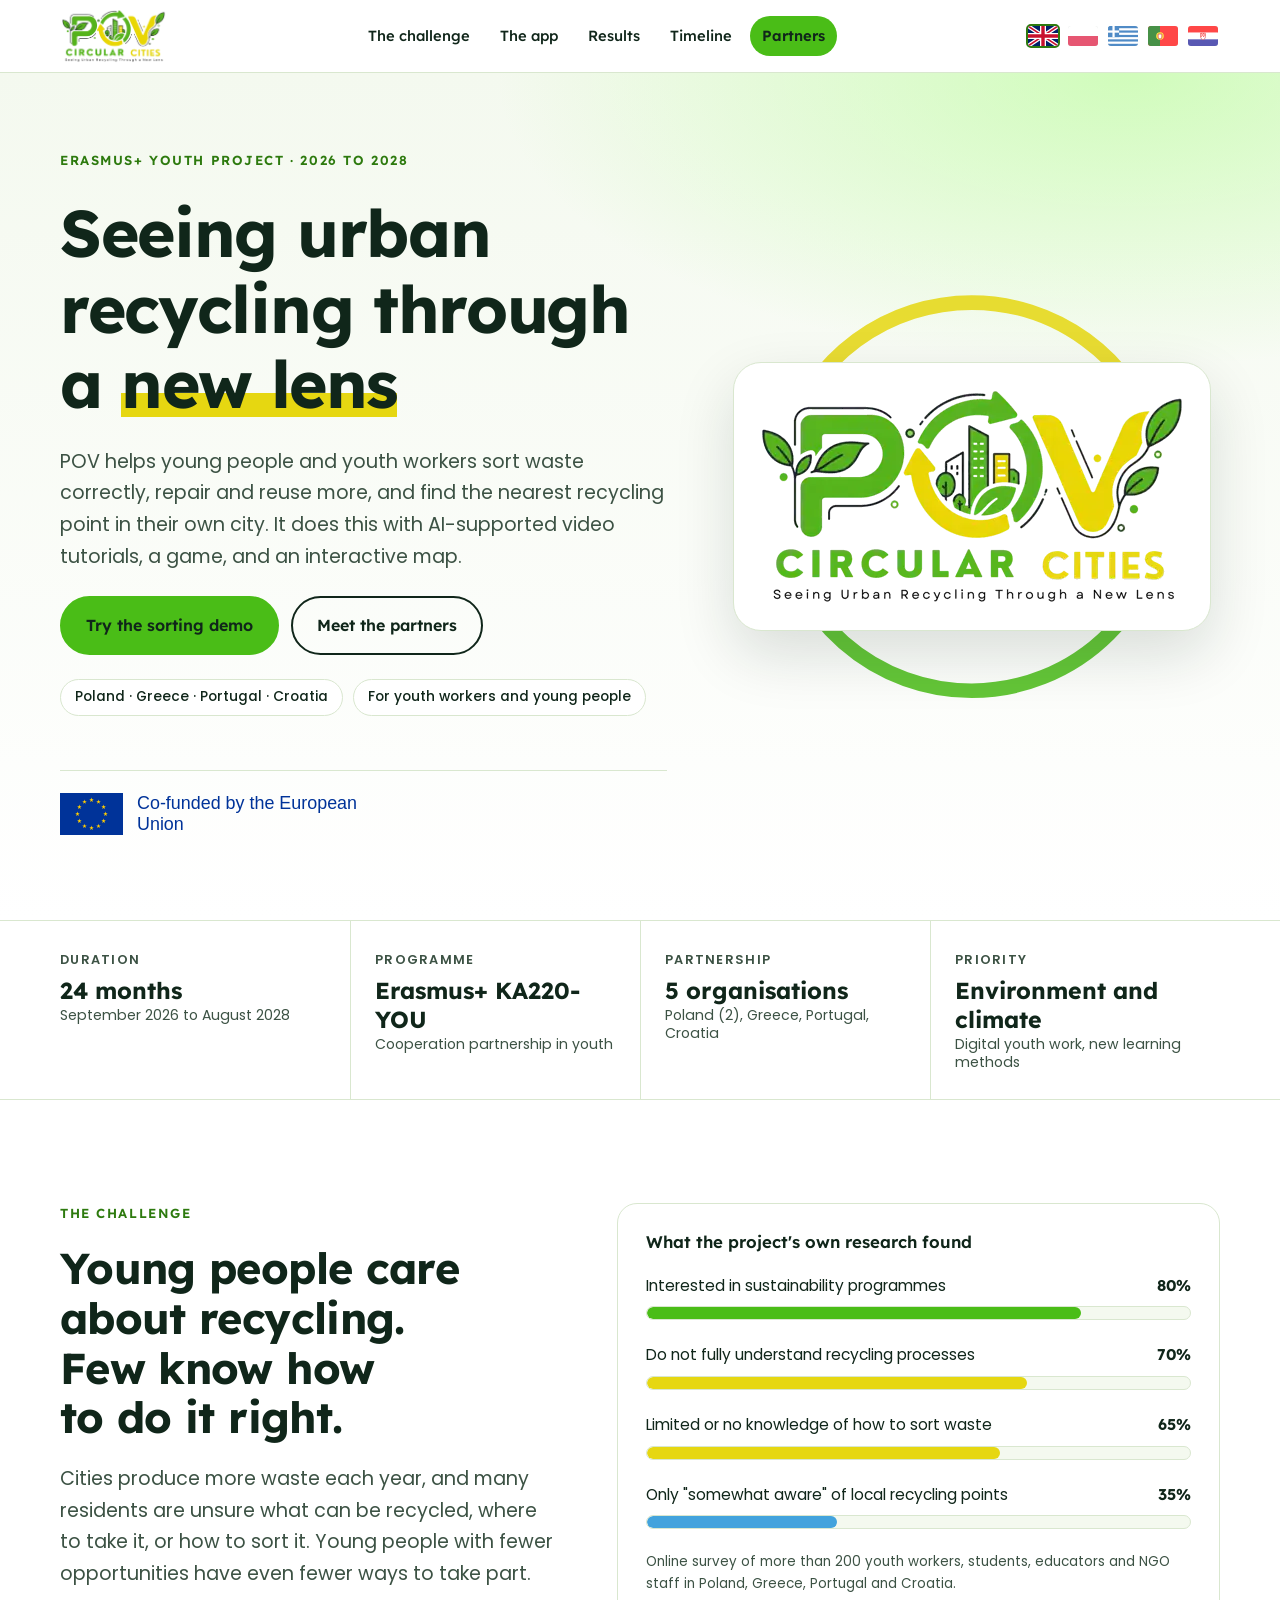
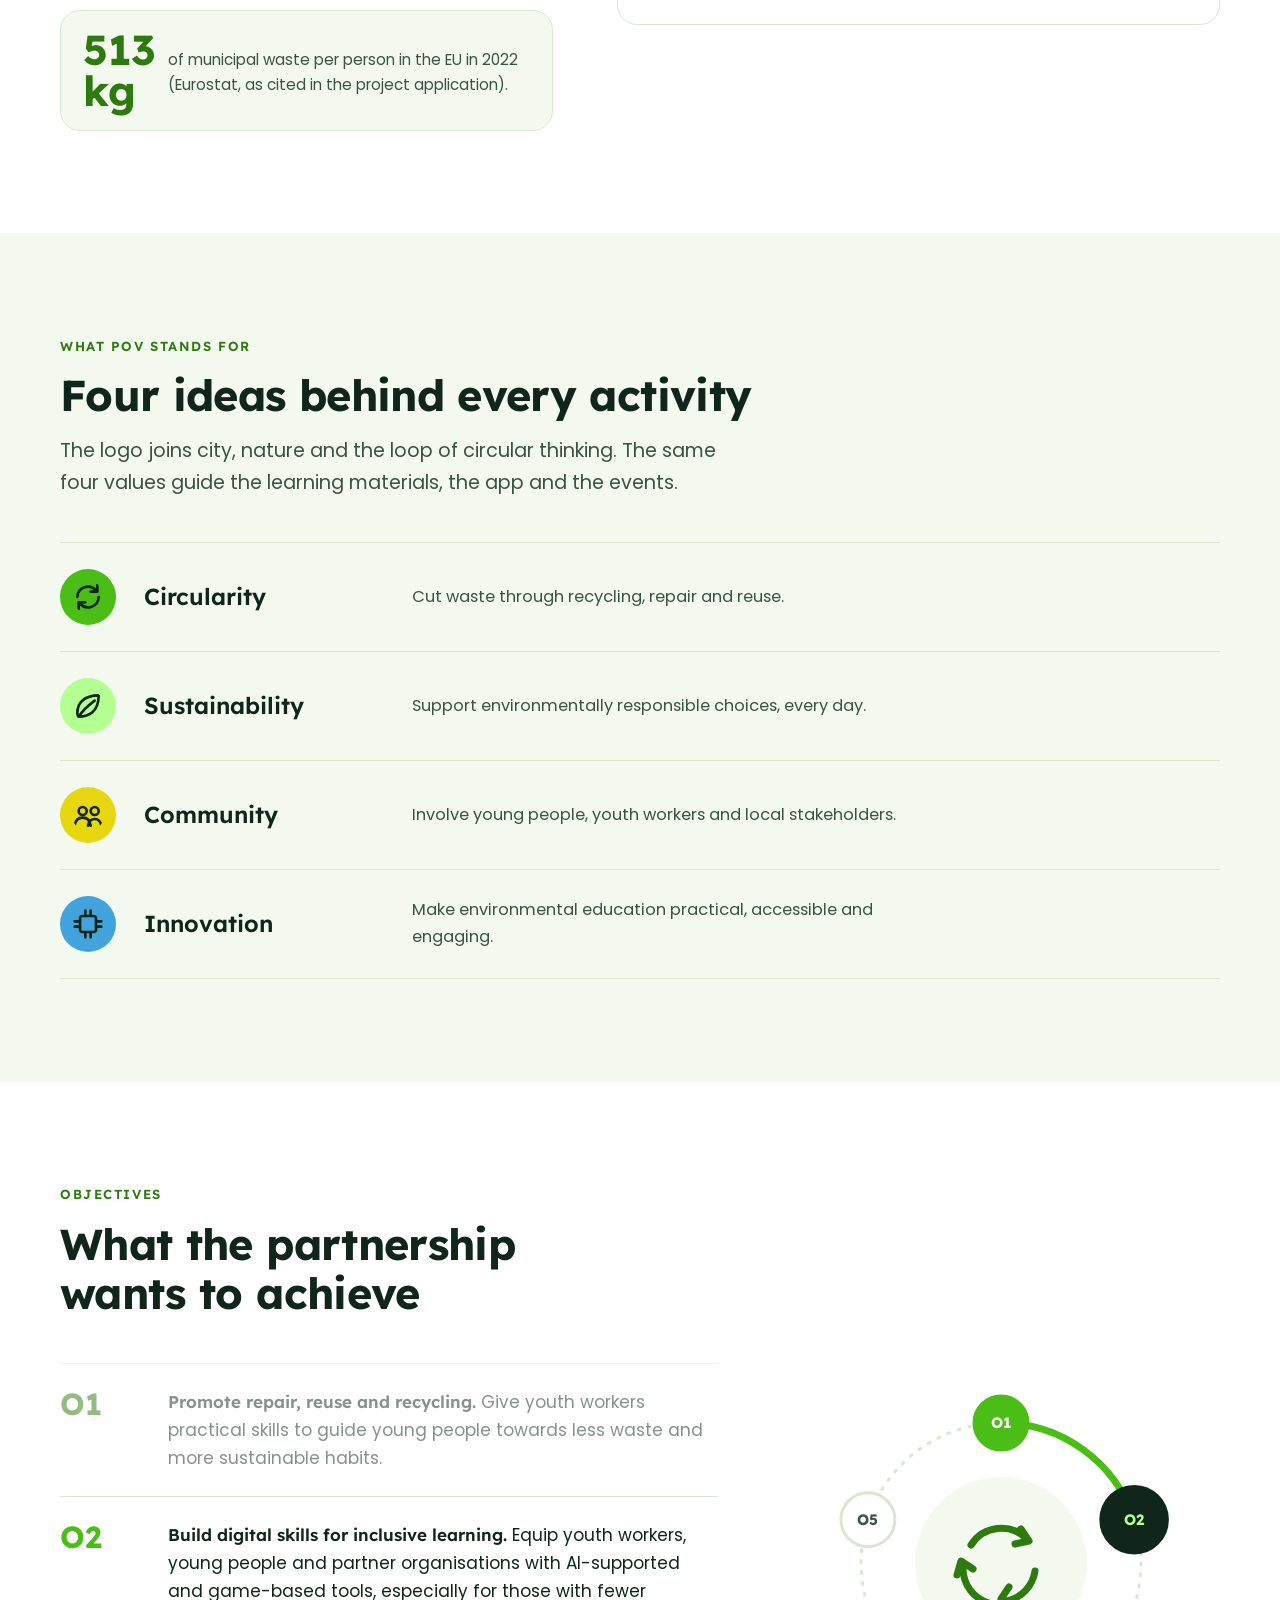
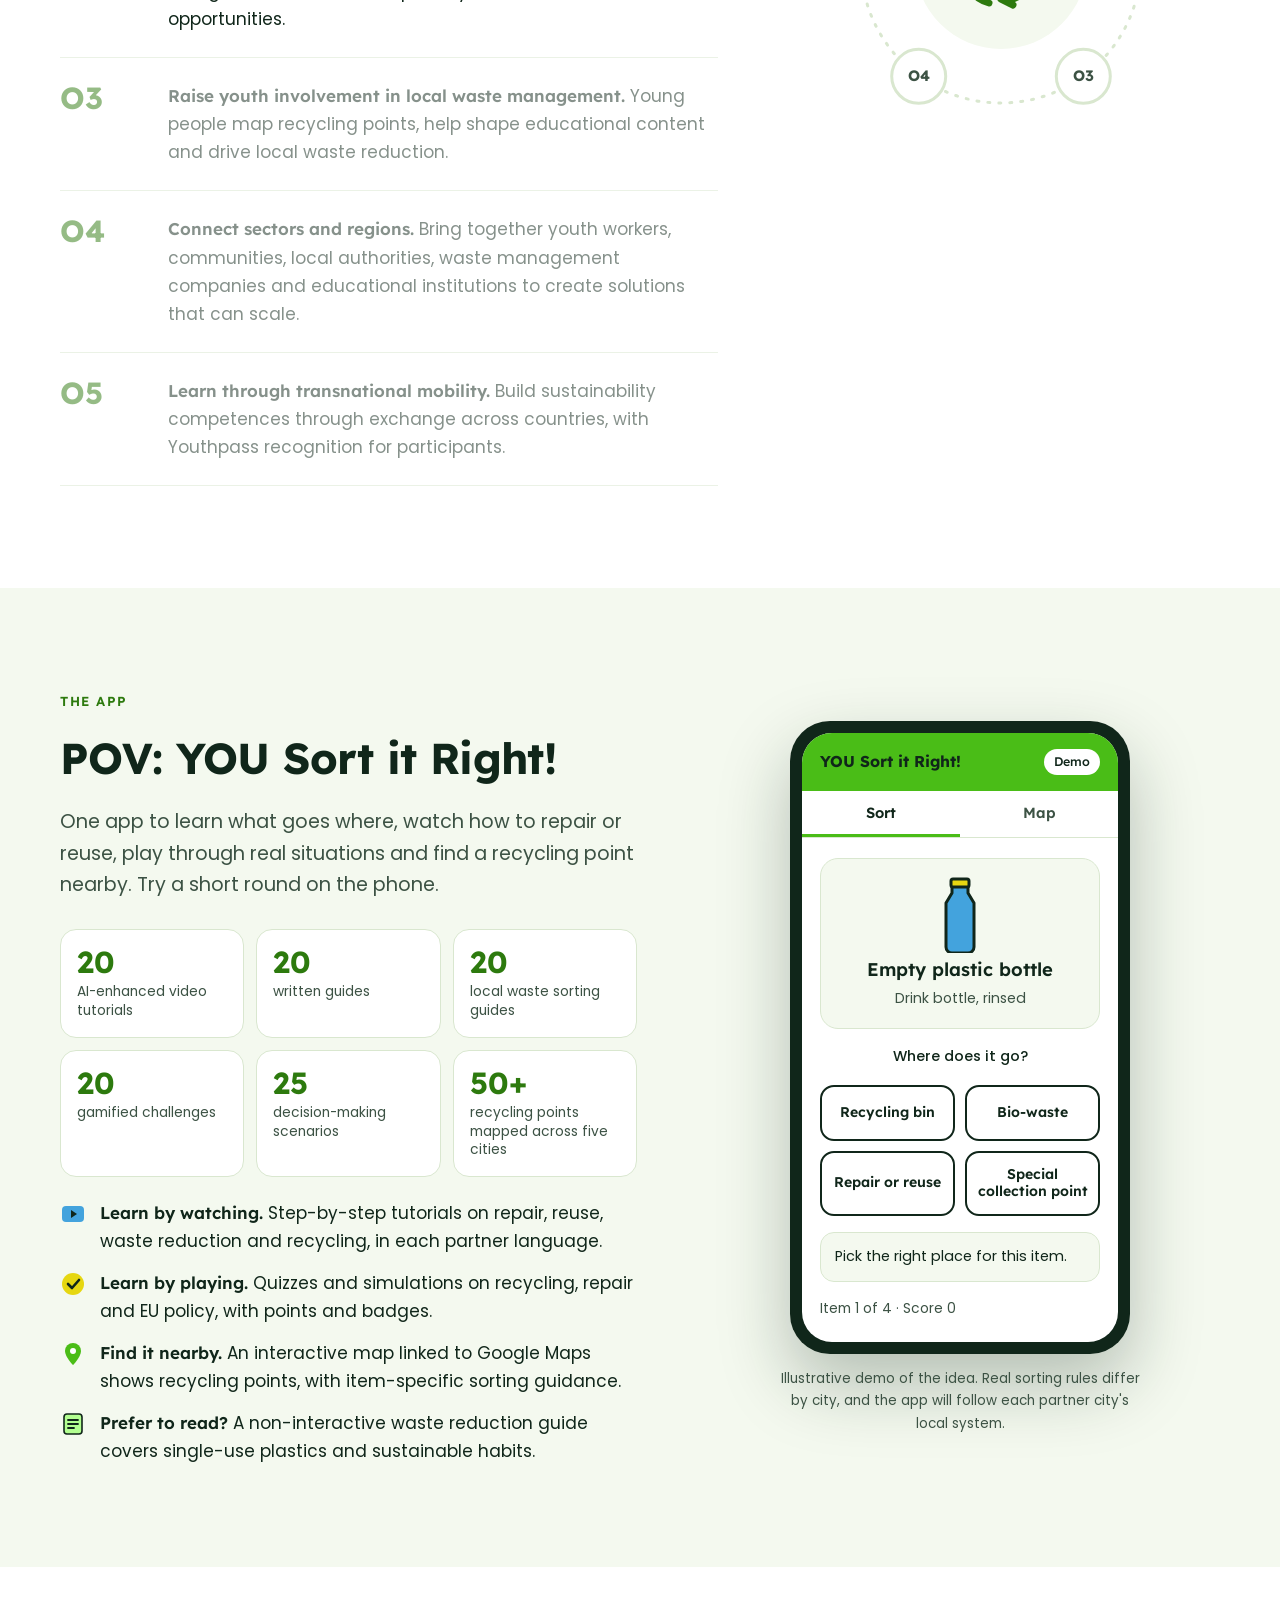
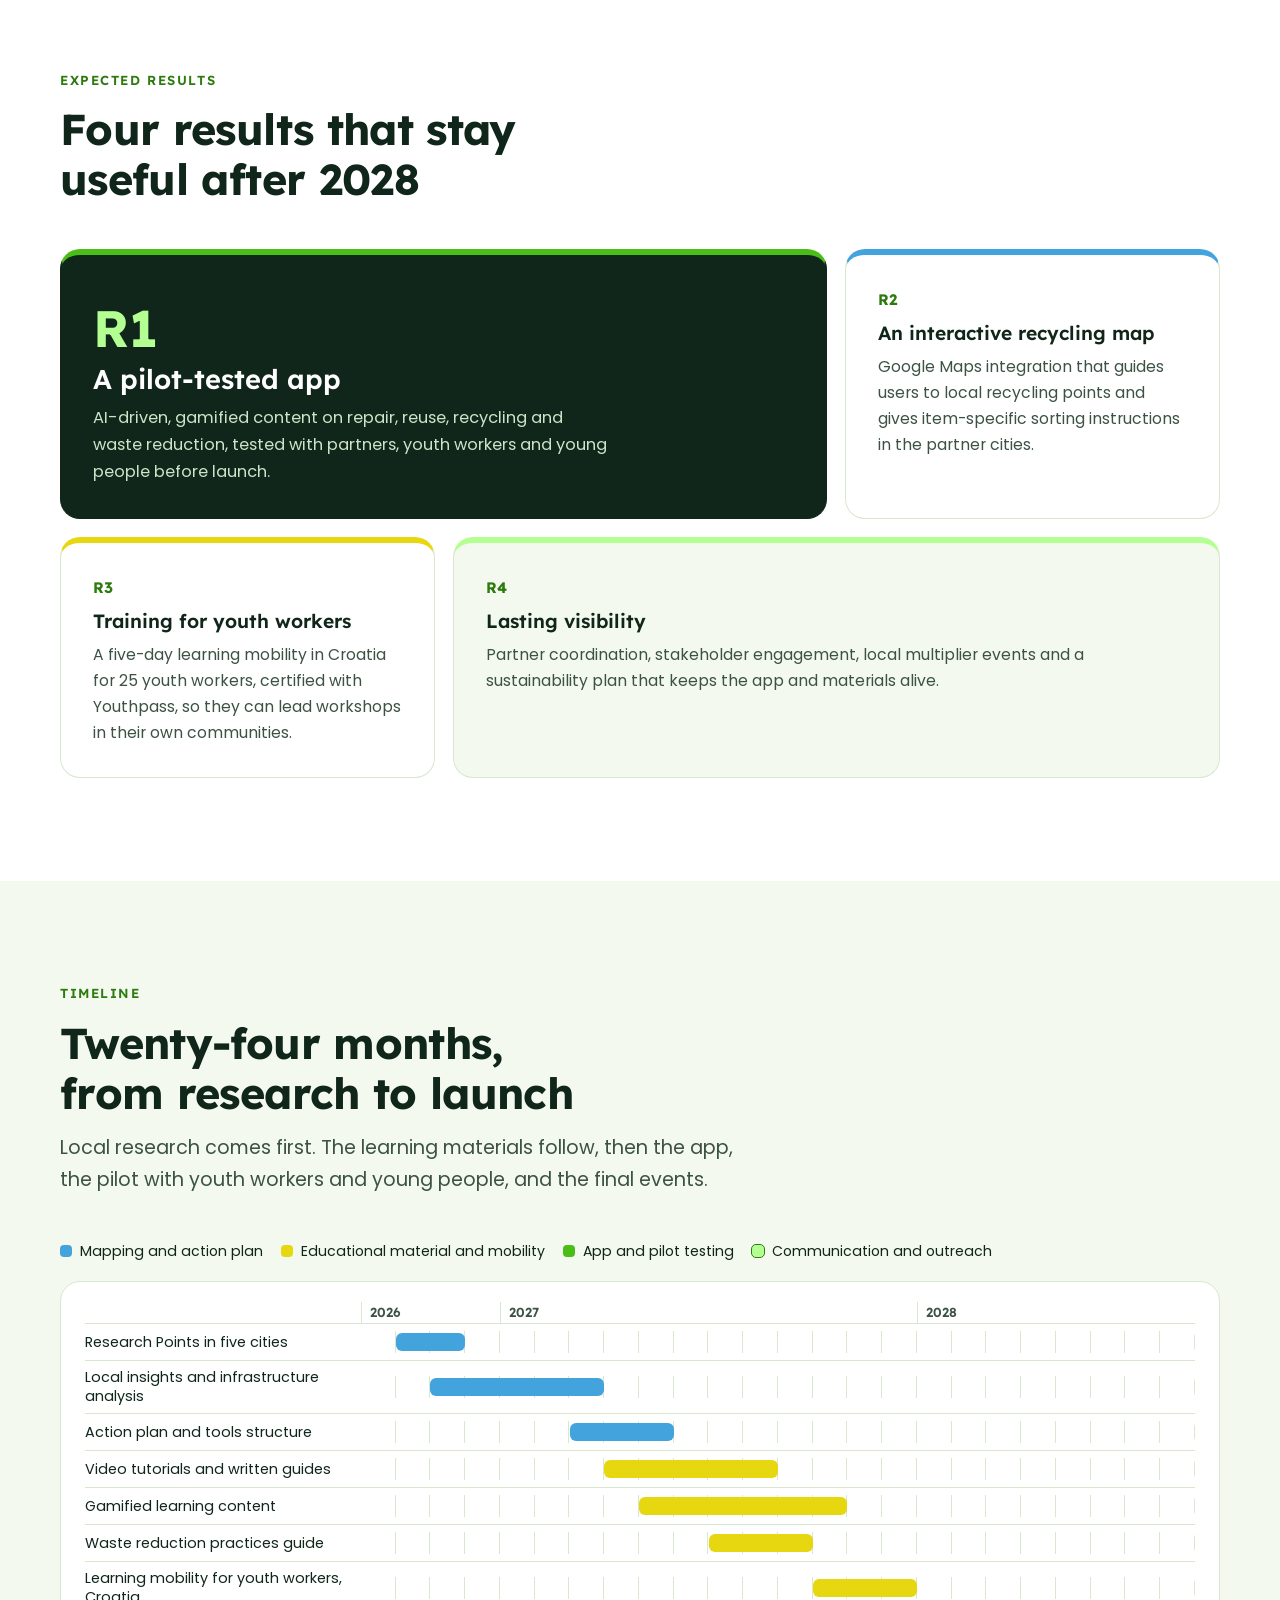
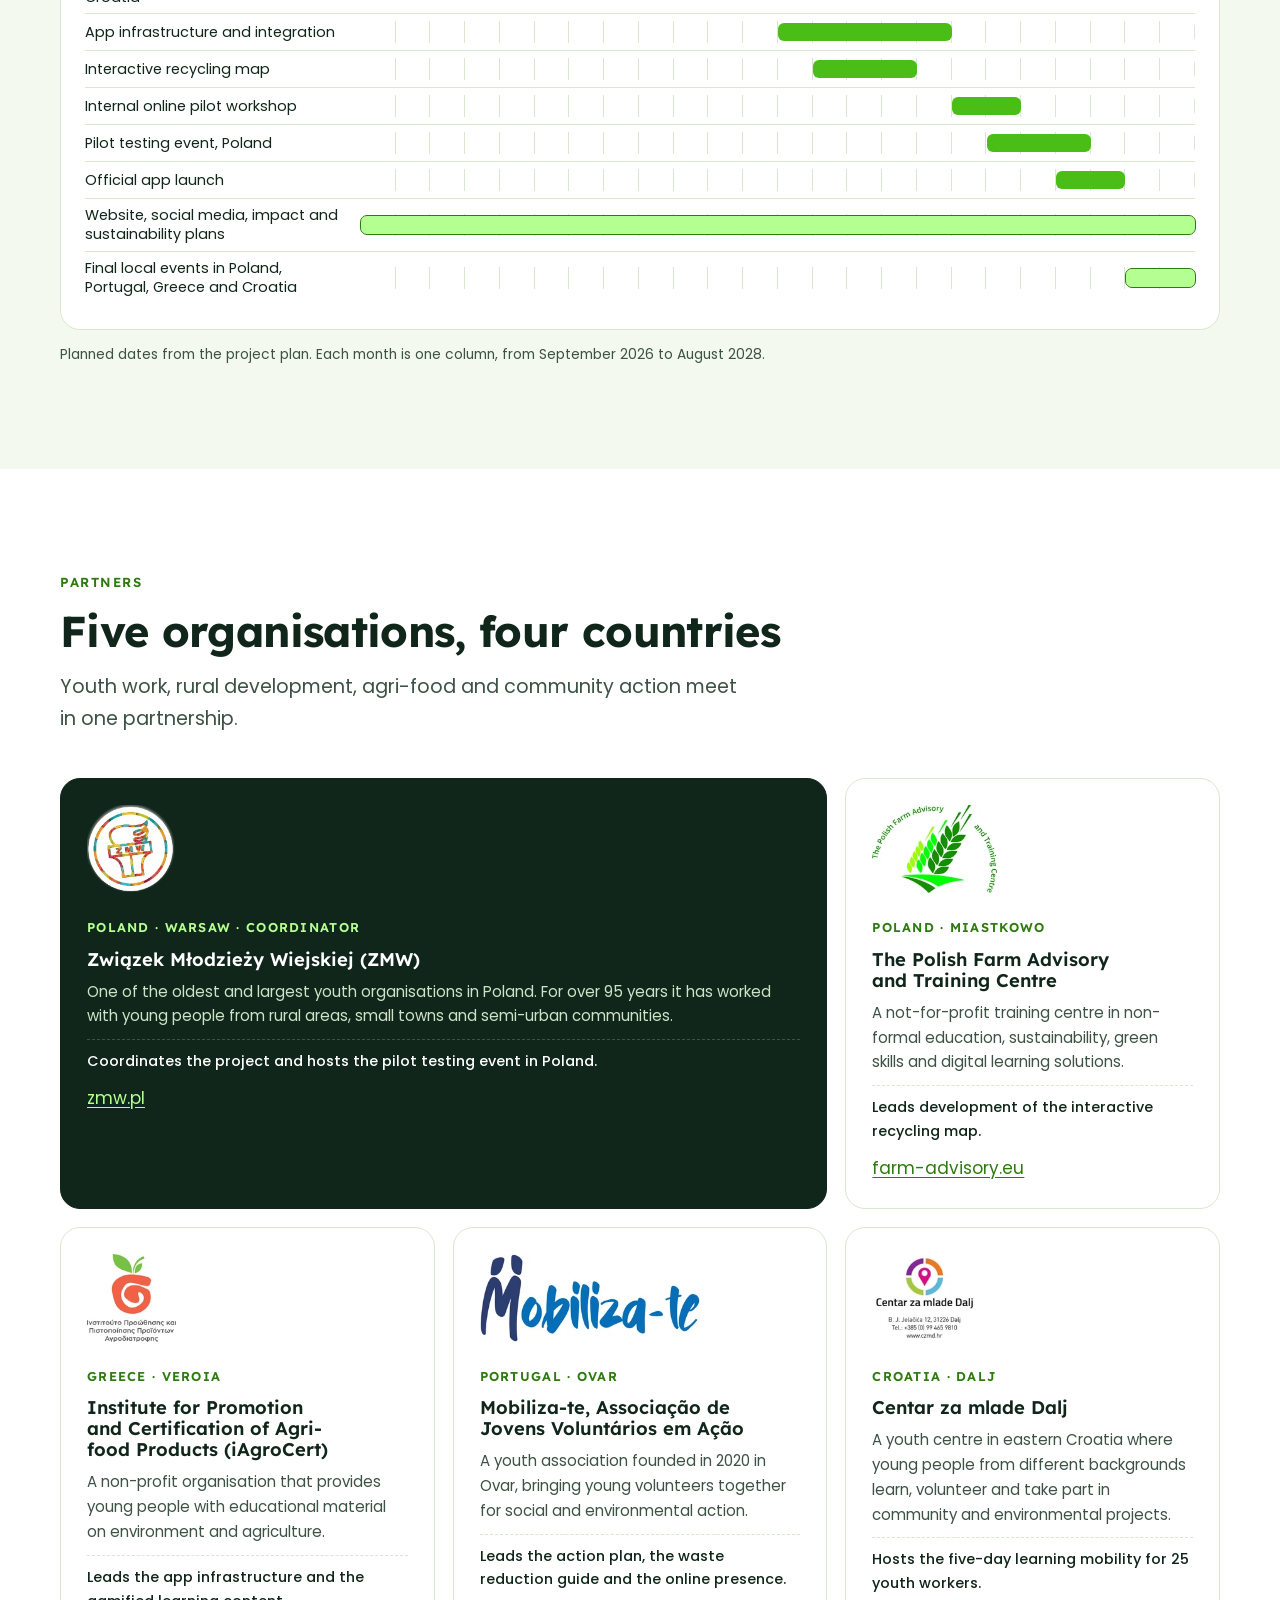
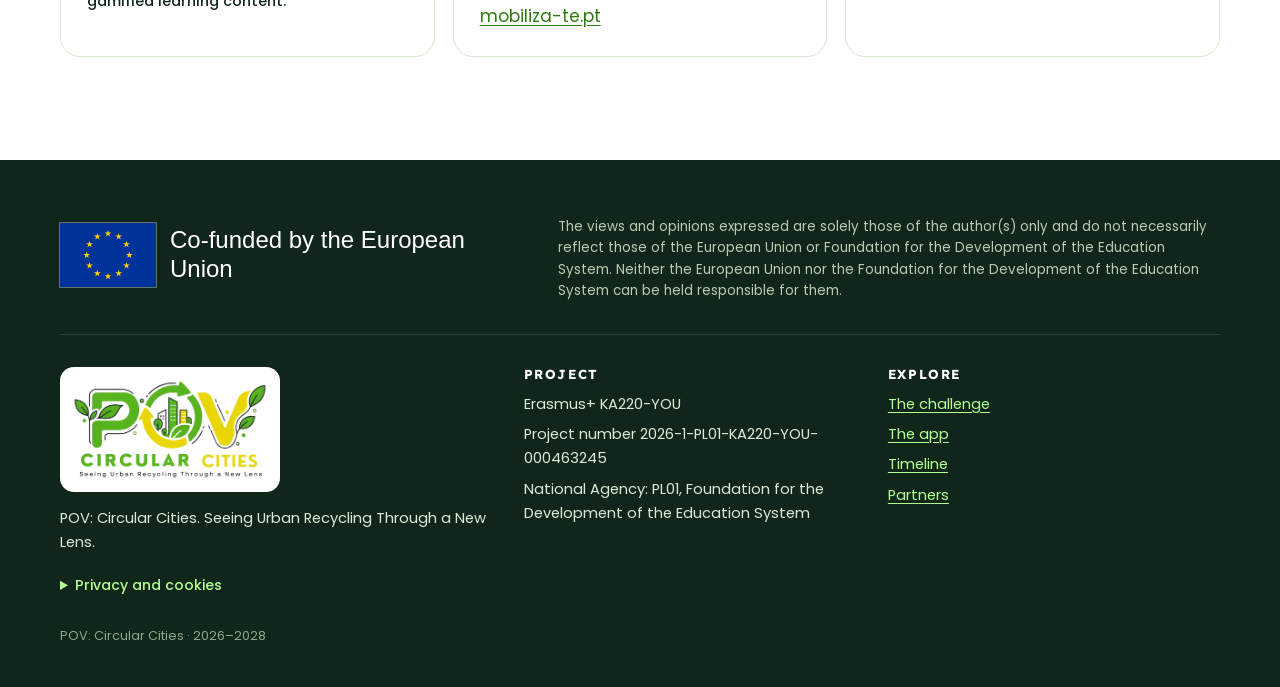
==== commit d3951cb3: "Self-host fonts, EU emblem + translated funding statement in hero and footer, privacy note Co-Author" ====
--- a/index.html
+++ b/index.html
@@ -6,12 +6,13 @@
 <title>POV: Circular Cities</title>
 <meta name="description" content="POV: Circular Cities is an Erasmus+ youth project that helps young people and youth workers sort, repair, reuse and recycle better in their cities, with a gamified app and an interactive recycling map.">
 <link rel="icon" href="data:image/svg+xml,%3Csvg xmlns='http://www.w3.org/2000/svg' viewBox='0 0 64 64'%3E%3Ccircle cx='32' cy='32' r='28' fill='none' stroke='%234ABD17' stroke-width='10' stroke-dasharray='90 86'/%3E%3Ccircle cx='32' cy='32' r='28' fill='none' stroke='%23E6D711' stroke-width='10' stroke-dasharray='86 90' stroke-dashoffset='-90'/%3E%3C/svg%3E">
-<link rel="preconnect" href="https://fonts.googleapis.com">
-<link rel="preconnect" href="https://fonts.gstatic.com" crossorigin>
-<link href="https://fonts.googleapis.com/css2?family=Lexend:wght@500;600;700&family=Poppins:wght@400;500;600&family=Commissioner:wght@500;600;700&family=Noto+Sans:wght@400;500;600&display=swap" rel="stylesheet">
+<link rel="preload" href="fonts/lexend-latin-700-normal.woff2" as="font" type="font/woff2" crossorigin>
+<link rel="preload" href="fonts/poppins-latin-400-normal.woff2" as="font" type="font/woff2" crossorigin>
+<link rel="stylesheet" href="fonts.css">
 <link rel="stylesheet" href="style.css">
 </head>
 <body>
+<svg width="0" height="0" style="position:absolute" aria-hidden="true" focusable="false"><symbol id="eu-flag" viewBox="0 0 90 60"><rect width="90" height="60" fill="#003399"/><g fill="#FFCC00"><polygon points="45.00,6.60 45.76,8.95 48.23,8.95 46.24,10.40 47.00,12.75 45.00,11.30 43.00,12.75 43.76,10.40 41.77,8.95 44.24,8.95"/><polygon points="55.00,9.28 55.76,11.63 58.23,11.63 56.24,13.08 57.00,15.43 55.00,13.98 53.00,15.43 53.76,13.08 51.77,11.63 54.24,11.63"/><polygon points="62.32,16.60 63.08,18.95 65.55,18.95 63.56,20.40 64.32,22.75 62.32,21.30 60.32,22.75 61.09,20.40 59.09,18.95 61.56,18.95"/><polygon points="65.00,26.60 65.76,28.95 68.23,28.95 66.24,30.40 67.00,32.75 65.00,31.30 63.00,32.75 63.76,30.40 61.77,28.95 64.24,28.95"/><polygon points="62.32,36.60 63.08,38.95 65.55,38.95 63.56,40.40 64.32,42.75 62.32,41.30 60.32,42.75 61.09,40.40 59.09,38.95 61.56,38.95"/><polygon points="55.00,43.92 55.76,46.27 58.23,46.27 56.24,47.72 57.00,50.07 55.00,48.62 53.00,50.07 53.76,47.72 51.77,46.27 54.24,46.27"/><polygon points="45.00,46.60 45.76,48.95 48.23,48.95 46.24,50.40 47.00,52.75 45.00,51.30 43.00,52.75 43.76,50.40 41.77,48.95 44.24,48.95"/><polygon points="35.00,43.92 35.76,46.27 38.23,46.27 36.24,47.72 37.00,50.07 35.00,48.62 33.00,50.07 33.76,47.72 31.77,46.27 34.24,46.27"/><polygon points="27.68,36.60 28.44,38.95 30.91,38.95 28.91,40.40 29.68,42.75 27.68,41.30 25.68,42.75 26.44,40.40 24.45,38.95 26.92,38.95"/><polygon points="25.00,26.60 25.76,28.95 28.23,28.95 26.24,30.40 27.00,32.75 25.00,31.30 23.00,32.75 23.76,30.40 21.77,28.95 24.24,28.95"/><polygon points="27.68,16.60 28.44,18.95 30.91,18.95 28.91,20.40 29.68,22.75 27.68,21.30 25.68,22.75 26.44,20.40 24.45,18.95 26.92,18.95"/><polygon points="35.00,9.28 35.76,11.63 38.23,11.63 36.24,13.08 37.00,15.43 35.00,13.98 33.00,15.43 33.76,13.08 31.77,11.63 34.24,11.63"/></g></symbol></svg>
 
 <header class="site-header">
   <div class="wrap">
@@ -51,6 +52,7 @@
         <li data-i18n="hero.badge1">Poland · Greece · Portugal · Croatia</li>
         <li data-i18n="hero.badge2">For youth workers and young people</li>
       </ul>
+      <div class="hero-eu"><div class="eu-badge"><svg class="eu-flag" viewBox="0 0 90 60" aria-hidden="true" focusable="false"><use href="#eu-flag"/></svg><span class="eu-text" data-i18n="eu.stmt">Co-funded by the European Union</span></div></div>
     </div>
     <div class="hero-art">
       <svg class="ring" viewBox="0 0 400 400" aria-hidden="true">
@@ -316,7 +318,7 @@
 <footer class="site-footer">
   <div class="wrap">
     <div class="funding">
-      <div class="eu"><img src="assets/eu-cofunded-white.webp" alt="Co-funded by the European Union" data-i18n-attr="alt:a.eu" width="520" height="105"></div>
+      <div class="eu"><div class="eu-badge eu-badge--lg eu-badge--dark"><svg class="eu-flag" viewBox="0 0 90 60" aria-hidden="true" focusable="false"><use href="#eu-flag"/></svg><span class="eu-text" data-i18n="eu.stmt">Co-funded by the European Union</span></div></div>
       <p class="disclaimer" data-i18n="ft.disclaimer">The views and opinions expressed are solely those of the author(s) only and do not necessarily reflect those of the European Union or Foundation for the Development of the Education System. Neither the European Union nor the Foundation for the Development of the Education System can be held responsible for them.</p>
     </div>
     <div class="foot-grid">
@@ -342,6 +344,10 @@
         </ul>
       </div>
     </div>
+    <details class="privacy">
+      <summary data-i18n="priv.t">Privacy and cookies</summary>
+      <p data-i18n="priv.p">This website does not use cookies, analytics or advertising trackers. Your language choice is saved only in your own browser. The site is hosted by Vercel, which may process technical data such as IP addresses to deliver the pages. All fonts are served from this site.</p>
+    </details>
     <p class="legal">POV: Circular Cities · 2026–2028</p>
   </div>
 </footer>
--- a/fonts.css
+++ b/fonts.css
@@ -0,0 +1,300 @@
+/* lexend-latin-ext-500-normal */
+@font-face {
+  font-family: 'Lexend';
+  font-style: normal;
+  font-display: swap;
+  font-weight: 500;
+  src: url(fonts/lexend-latin-ext-500-normal.woff2) format("woff2");
+  unicode-range: U+0100-02BA,U+02BD-02C5,U+02C7-02CC,U+02CE-02D7,U+02DD-02FF,U+0304,U+0308,U+0329,U+1D00-1DBF,U+1E00-1E9F,U+1EF2-1EFF,U+2020,U+20A0-20AB,U+20AD-20C0,U+2113,U+2C60-2C7F,U+A720-A7FF;
+}
+
+/* lexend-latin-500-normal */
+@font-face {
+  font-family: 'Lexend';
+  font-style: normal;
+  font-display: swap;
+  font-weight: 500;
+  src: url(fonts/lexend-latin-500-normal.woff2) format("woff2");
+  unicode-range: U+0000-00FF,U+0131,U+0152-0153,U+02BB-02BC,U+02C6,U+02DA,U+02DC,U+0304,U+0308,U+0329,U+2000-206F,U+20AC,U+2122,U+2191,U+2193,U+2212,U+2215,U+FEFF,U+FFFD;
+}
+
+/* lexend-latin-ext-600-normal */
+@font-face {
+  font-family: 'Lexend';
+  font-style: normal;
+  font-display: swap;
+  font-weight: 600;
+  src: url(fonts/lexend-latin-ext-600-normal.woff2) format("woff2");
+  unicode-range: U+0100-02BA,U+02BD-02C5,U+02C7-02CC,U+02CE-02D7,U+02DD-02FF,U+0304,U+0308,U+0329,U+1D00-1DBF,U+1E00-1E9F,U+1EF2-1EFF,U+2020,U+20A0-20AB,U+20AD-20C0,U+2113,U+2C60-2C7F,U+A720-A7FF;
+}
+
+/* lexend-latin-600-normal */
+@font-face {
+  font-family: 'Lexend';
+  font-style: normal;
+  font-display: swap;
+  font-weight: 600;
+  src: url(fonts/lexend-latin-600-normal.woff2) format("woff2");
+  unicode-range: U+0000-00FF,U+0131,U+0152-0153,U+02BB-02BC,U+02C6,U+02DA,U+02DC,U+0304,U+0308,U+0329,U+2000-206F,U+20AC,U+2122,U+2191,U+2193,U+2212,U+2215,U+FEFF,U+FFFD;
+}
+
+/* lexend-latin-ext-700-normal */
+@font-face {
+  font-family: 'Lexend';
+  font-style: normal;
+  font-display: swap;
+  font-weight: 700;
+  src: url(fonts/lexend-latin-ext-700-normal.woff2) format("woff2");
+  unicode-range: U+0100-02BA,U+02BD-02C5,U+02C7-02CC,U+02CE-02D7,U+02DD-02FF,U+0304,U+0308,U+0329,U+1D00-1DBF,U+1E00-1E9F,U+1EF2-1EFF,U+2020,U+20A0-20AB,U+20AD-20C0,U+2113,U+2C60-2C7F,U+A720-A7FF;
+}
+
+/* lexend-latin-700-normal */
+@font-face {
+  font-family: 'Lexend';
+  font-style: normal;
+  font-display: swap;
+  font-weight: 700;
+  src: url(fonts/lexend-latin-700-normal.woff2) format("woff2");
+  unicode-range: U+0000-00FF,U+0131,U+0152-0153,U+02BB-02BC,U+02C6,U+02DA,U+02DC,U+0304,U+0308,U+0329,U+2000-206F,U+20AC,U+2122,U+2191,U+2193,U+2212,U+2215,U+FEFF,U+FFFD;
+}
+
+/* poppins-latin-ext-400-normal */
+@font-face {
+  font-family: 'Poppins';
+  font-style: normal;
+  font-display: swap;
+  font-weight: 400;
+  src: url(fonts/poppins-latin-ext-400-normal.woff2) format("woff2");
+  unicode-range: U+0100-02BA,U+02BD-02C5,U+02C7-02CC,U+02CE-02D7,U+02DD-02FF,U+0304,U+0308,U+0329,U+1D00-1DBF,U+1E00-1E9F,U+1EF2-1EFF,U+2020,U+20A0-20AB,U+20AD-20C0,U+2113,U+2C60-2C7F,U+A720-A7FF;
+}
+
+/* poppins-latin-400-normal */
+@font-face {
+  font-family: 'Poppins';
+  font-style: normal;
+  font-display: swap;
+  font-weight: 400;
+  src: url(fonts/poppins-latin-400-normal.woff2) format("woff2");
+  unicode-range: U+0000-00FF,U+0131,U+0152-0153,U+02BB-02BC,U+02C6,U+02DA,U+02DC,U+0304,U+0308,U+0329,U+2000-206F,U+20AC,U+2122,U+2191,U+2193,U+2212,U+2215,U+FEFF,U+FFFD;
+}
+
+/* poppins-latin-ext-500-normal */
+@font-face {
+  font-family: 'Poppins';
+  font-style: normal;
+  font-display: swap;
+  font-weight: 500;
+  src: url(fonts/poppins-latin-ext-500-normal.woff2) format("woff2");
+  unicode-range: U+0100-02BA,U+02BD-02C5,U+02C7-02CC,U+02CE-02D7,U+02DD-02FF,U+0304,U+0308,U+0329,U+1D00-1DBF,U+1E00-1E9F,U+1EF2-1EFF,U+2020,U+20A0-20AB,U+20AD-20C0,U+2113,U+2C60-2C7F,U+A720-A7FF;
+}
+
+/* poppins-latin-500-normal */
+@font-face {
+  font-family: 'Poppins';
+  font-style: normal;
+  font-display: swap;
+  font-weight: 500;
+  src: url(fonts/poppins-latin-500-normal.woff2) format("woff2");
+  unicode-range: U+0000-00FF,U+0131,U+0152-0153,U+02BB-02BC,U+02C6,U+02DA,U+02DC,U+0304,U+0308,U+0329,U+2000-206F,U+20AC,U+2122,U+2191,U+2193,U+2212,U+2215,U+FEFF,U+FFFD;
+}
+
+/* poppins-latin-ext-600-normal */
+@font-face {
+  font-family: 'Poppins';
+  font-style: normal;
+  font-display: swap;
+  font-weight: 600;
+  src: url(fonts/poppins-latin-ext-600-normal.woff2) format("woff2");
+  unicode-range: U+0100-02BA,U+02BD-02C5,U+02C7-02CC,U+02CE-02D7,U+02DD-02FF,U+0304,U+0308,U+0329,U+1D00-1DBF,U+1E00-1E9F,U+1EF2-1EFF,U+2020,U+20A0-20AB,U+20AD-20C0,U+2113,U+2C60-2C7F,U+A720-A7FF;
+}
+
+/* poppins-latin-600-normal */
+@font-face {
+  font-family: 'Poppins';
+  font-style: normal;
+  font-display: swap;
+  font-weight: 600;
+  src: url(fonts/poppins-latin-600-normal.woff2) format("woff2");
+  unicode-range: U+0000-00FF,U+0131,U+0152-0153,U+02BB-02BC,U+02C6,U+02DA,U+02DC,U+0304,U+0308,U+0329,U+2000-206F,U+20AC,U+2122,U+2191,U+2193,U+2212,U+2215,U+FEFF,U+FFFD;
+}
+
+/* commissioner-greek-500-normal */
+@font-face {
+  font-family: 'Commissioner';
+  font-style: normal;
+  font-display: swap;
+  font-weight: 500;
+  src: url(fonts/commissioner-greek-500-normal.woff2) format("woff2");
+  unicode-range: U+0370-0377,U+037A-037F,U+0384-038A,U+038C,U+038E-03A1,U+03A3-03FF;
+}
+
+/* commissioner-latin-ext-500-normal */
+@font-face {
+  font-family: 'Commissioner';
+  font-style: normal;
+  font-display: swap;
+  font-weight: 500;
+  src: url(fonts/commissioner-latin-ext-500-normal.woff2) format("woff2");
+  unicode-range: U+0100-02BA,U+02BD-02C5,U+02C7-02CC,U+02CE-02D7,U+02DD-02FF,U+0304,U+0308,U+0329,U+1D00-1DBF,U+1E00-1E9F,U+1EF2-1EFF,U+2020,U+20A0-20AB,U+20AD-20C0,U+2113,U+2C60-2C7F,U+A720-A7FF;
+}
+
+/* commissioner-latin-500-normal */
+@font-face {
+  font-family: 'Commissioner';
+  font-style: normal;
+  font-display: swap;
+  font-weight: 500;
+  src: url(fonts/commissioner-latin-500-normal.woff2) format("woff2");
+  unicode-range: U+0000-00FF,U+0131,U+0152-0153,U+02BB-02BC,U+02C6,U+02DA,U+02DC,U+0304,U+0308,U+0329,U+2000-206F,U+20AC,U+2122,U+2191,U+2193,U+2212,U+2215,U+FEFF,U+FFFD;
+}
+
+/* commissioner-greek-600-normal */
+@font-face {
+  font-family: 'Commissioner';
+  font-style: normal;
+  font-display: swap;
+  font-weight: 600;
+  src: url(fonts/commissioner-greek-600-normal.woff2) format("woff2");
+  unicode-range: U+0370-0377,U+037A-037F,U+0384-038A,U+038C,U+038E-03A1,U+03A3-03FF;
+}
+
+/* commissioner-latin-ext-600-normal */
+@font-face {
+  font-family: 'Commissioner';
+  font-style: normal;
+  font-display: swap;
+  font-weight: 600;
+  src: url(fonts/commissioner-latin-ext-600-normal.woff2) format("woff2");
+  unicode-range: U+0100-02BA,U+02BD-02C5,U+02C7-02CC,U+02CE-02D7,U+02DD-02FF,U+0304,U+0308,U+0329,U+1D00-1DBF,U+1E00-1E9F,U+1EF2-1EFF,U+2020,U+20A0-20AB,U+20AD-20C0,U+2113,U+2C60-2C7F,U+A720-A7FF;
+}
+
+/* commissioner-latin-600-normal */
+@font-face {
+  font-family: 'Commissioner';
+  font-style: normal;
+  font-display: swap;
+  font-weight: 600;
+  src: url(fonts/commissioner-latin-600-normal.woff2) format("woff2");
+  unicode-range: U+0000-00FF,U+0131,U+0152-0153,U+02BB-02BC,U+02C6,U+02DA,U+02DC,U+0304,U+0308,U+0329,U+2000-206F,U+20AC,U+2122,U+2191,U+2193,U+2212,U+2215,U+FEFF,U+FFFD;
+}
+
+/* commissioner-greek-700-normal */
+@font-face {
+  font-family: 'Commissioner';
+  font-style: normal;
+  font-display: swap;
+  font-weight: 700;
+  src: url(fonts/commissioner-greek-700-normal.woff2) format("woff2");
+  unicode-range: U+0370-0377,U+037A-037F,U+0384-038A,U+038C,U+038E-03A1,U+03A3-03FF;
+}
+
+/* commissioner-latin-ext-700-normal */
+@font-face {
+  font-family: 'Commissioner';
+  font-style: normal;
+  font-display: swap;
+  font-weight: 700;
+  src: url(fonts/commissioner-latin-ext-700-normal.woff2) format("woff2");
+  unicode-range: U+0100-02BA,U+02BD-02C5,U+02C7-02CC,U+02CE-02D7,U+02DD-02FF,U+0304,U+0308,U+0329,U+1D00-1DBF,U+1E00-1E9F,U+1EF2-1EFF,U+2020,U+20A0-20AB,U+20AD-20C0,U+2113,U+2C60-2C7F,U+A720-A7FF;
+}
+
+/* commissioner-latin-700-normal */
+@font-face {
+  font-family: 'Commissioner';
+  font-style: normal;
+  font-display: swap;
+  font-weight: 700;
+  src: url(fonts/commissioner-latin-700-normal.woff2) format("woff2");
+  unicode-range: U+0000-00FF,U+0131,U+0152-0153,U+02BB-02BC,U+02C6,U+02DA,U+02DC,U+0304,U+0308,U+0329,U+2000-206F,U+20AC,U+2122,U+2191,U+2193,U+2212,U+2215,U+FEFF,U+FFFD;
+}
+
+/* noto-sans-greek-400-normal */
+@font-face {
+  font-family: 'Noto Sans';
+  font-style: normal;
+  font-display: swap;
+  font-weight: 400;
+  src: url(fonts/noto-sans-greek-400-normal.woff2) format("woff2");
+  unicode-range: U+0370-0377,U+037A-037F,U+0384-038A,U+038C,U+038E-03A1,U+03A3-03FF;
+}
+
+/* noto-sans-latin-ext-400-normal */
+@font-face {
+  font-family: 'Noto Sans';
+  font-style: normal;
+  font-display: swap;
+  font-weight: 400;
+  src: url(fonts/noto-sans-latin-ext-400-normal.woff2) format("woff2");
+  unicode-range: U+0100-02BA,U+02BD-02C5,U+02C7-02CC,U+02CE-02D7,U+02DD-02FF,U+0304,U+0308,U+0329,U+1D00-1DBF,U+1E00-1E9F,U+1EF2-1EFF,U+2020,U+20A0-20AB,U+20AD-20C0,U+2113,U+2C60-2C7F,U+A720-A7FF;
+}
+
+/* noto-sans-latin-400-normal */
+@font-face {
+  font-family: 'Noto Sans';
+  font-style: normal;
+  font-display: swap;
+  font-weight: 400;
+  src: url(fonts/noto-sans-latin-400-normal.woff2) format("woff2");
+  unicode-range: U+0000-00FF,U+0131,U+0152-0153,U+02BB-02BC,U+02C6,U+02DA,U+02DC,U+0304,U+0308,U+0329,U+2000-206F,U+20AC,U+2122,U+2191,U+2193,U+2212,U+2215,U+FEFF,U+FFFD;
+}
+
+/* noto-sans-greek-500-normal */
+@font-face {
+  font-family: 'Noto Sans';
+  font-style: normal;
+  font-display: swap;
+  font-weight: 500;
+  src: url(fonts/noto-sans-greek-500-normal.woff2) format("woff2");
+  unicode-range: U+0370-0377,U+037A-037F,U+0384-038A,U+038C,U+038E-03A1,U+03A3-03FF;
+}
+
+/* noto-sans-latin-ext-500-normal */
+@font-face {
+  font-family: 'Noto Sans';
+  font-style: normal;
+  font-display: swap;
+  font-weight: 500;
+  src: url(fonts/noto-sans-latin-ext-500-normal.woff2) format("woff2");
+  unicode-range: U+0100-02BA,U+02BD-02C5,U+02C7-02CC,U+02CE-02D7,U+02DD-02FF,U+0304,U+0308,U+0329,U+1D00-1DBF,U+1E00-1E9F,U+1EF2-1EFF,U+2020,U+20A0-20AB,U+20AD-20C0,U+2113,U+2C60-2C7F,U+A720-A7FF;
+}
+
+/* noto-sans-latin-500-normal */
+@font-face {
+  font-family: 'Noto Sans';
+  font-style: normal;
+  font-display: swap;
+  font-weight: 500;
+  src: url(fonts/noto-sans-latin-500-normal.woff2) format("woff2");
+  unicode-range: U+0000-00FF,U+0131,U+0152-0153,U+02BB-02BC,U+02C6,U+02DA,U+02DC,U+0304,U+0308,U+0329,U+2000-206F,U+20AC,U+2122,U+2191,U+2193,U+2212,U+2215,U+FEFF,U+FFFD;
+}
+
+/* noto-sans-greek-600-normal */
+@font-face {
+  font-family: 'Noto Sans';
+  font-style: normal;
+  font-display: swap;
+  font-weight: 600;
+  src: url(fonts/noto-sans-greek-600-normal.woff2) format("woff2");
+  unicode-range: U+0370-0377,U+037A-037F,U+0384-038A,U+038C,U+038E-03A1,U+03A3-03FF;
+}
+
+/* noto-sans-latin-ext-600-normal */
+@font-face {
+  font-family: 'Noto Sans';
+  font-style: normal;
+  font-display: swap;
+  font-weight: 600;
+  src: url(fonts/noto-sans-latin-ext-600-normal.woff2) format("woff2");
+  unicode-range: U+0100-02BA,U+02BD-02C5,U+02C7-02CC,U+02CE-02D7,U+02DD-02FF,U+0304,U+0308,U+0329,U+1D00-1DBF,U+1E00-1E9F,U+1EF2-1EFF,U+2020,U+20A0-20AB,U+20AD-20C0,U+2113,U+2C60-2C7F,U+A720-A7FF;
+}
+
+/* noto-sans-latin-600-normal */
+@font-face {
+  font-family: 'Noto Sans';
+  font-style: normal;
+  font-display: swap;
+  font-weight: 600;
+  src: url(fonts/noto-sans-latin-600-normal.woff2) format("woff2");
+  unicode-range: U+0000-00FF,U+0131,U+0152-0153,U+02BB-02BC,U+02C6,U+02DA,U+02DC,U+0304,U+0308,U+0329,U+2000-206F,U+20AC,U+2122,U+2191,U+2193,U+2212,U+2215,U+FEFF,U+FFFD;
+}
+
--- a/style.css
+++ b/style.css
@@ -241,8 +241,6 @@
 .site-footer { background: var(--ink); color: #DCE9D6; padding: 56px 0 40px; }
 .site-footer a { color: var(--mint); }
 .funding { display: grid; grid-template-columns: auto 1fr; gap: 28px; align-items: center; padding-bottom: 32px; border-bottom: 1px solid #2B4435; }
-.eu { padding: 0; }
-.eu img { width: 260px; height: auto; }
 .disclaimer { font-size: 0.84rem; line-height: 1.6; color: #B9CCB3; }
 .foot-grid { display: grid; grid-template-columns: 1.3fr 1fr 1fr; gap: 32px; padding-top: 32px; font-size: 0.92rem; }
 .foot-grid h4 { font-size: 0.82rem; letter-spacing: 0.12em; text-transform: uppercase; color: var(--paper); margin-bottom: 10px; }
@@ -392,3 +390,28 @@
   .gantt.anim .g-bar, .result:nth-child(n), .value svg, .menu-btn span, .menu-btn span::before, .menu-btn span::after { transition: none; }
   .result:hover, .value:hover svg { transform: none; }
 }
+
+@media (max-width: 720px) { .menu-btn { display: inline-flex; } }
+@media (max-width: 720px) {
+  .lang { gap: 4px; margin-left: auto; }
+  .lang button { width: 26px; height: 19px; }
+  .site-header .wrap { flex-wrap: wrap; }
+}
+
+
+/* EU emblem + funding statement (official flag colours; statement in Arial, Reflex Blue or white) */
+.eu-badge { display: inline-flex; align-items: center; gap: 14px; }
+.eu-flag { width: 63px; height: 42px; flex: none; display: block; }
+.eu-text { font-family: Arial, "Segoe UI", Helvetica, sans-serif; font-size: 1.12rem; line-height: 1.2; color: #003399; max-width: 15em; }
+.hero-eu { margin-top: 30px; padding-top: 22px; border-top: 1px solid var(--line); }
+.eu-badge--lg .eu-flag { width: 96px; height: 64px; }
+.eu-badge--lg .eu-text { font-size: 1.5rem; }
+.eu-badge--dark .eu-text { color: #fff; }
+.eu-badge--dark .eu-flag { outline: 1px solid rgba(255,255,255,.35); }
+
+/* Privacy note */
+.privacy { margin-top: 20px; font-size: 0.88rem; color: #B8CDB0; }
+.privacy summary { cursor: pointer; width: fit-content; color: var(--mint); font-weight: 500; }
+.privacy summary:focus-visible { outline: 2px solid var(--mint); outline-offset: 3px; }
+.privacy p { margin: 10px 0 0; max-width: 70ch; }
+@media (max-width: 720px) { .eu-badge--lg .eu-flag { width: 72px; height: 48px; } .eu-badge--lg .eu-text { font-size: 1.2rem; } }
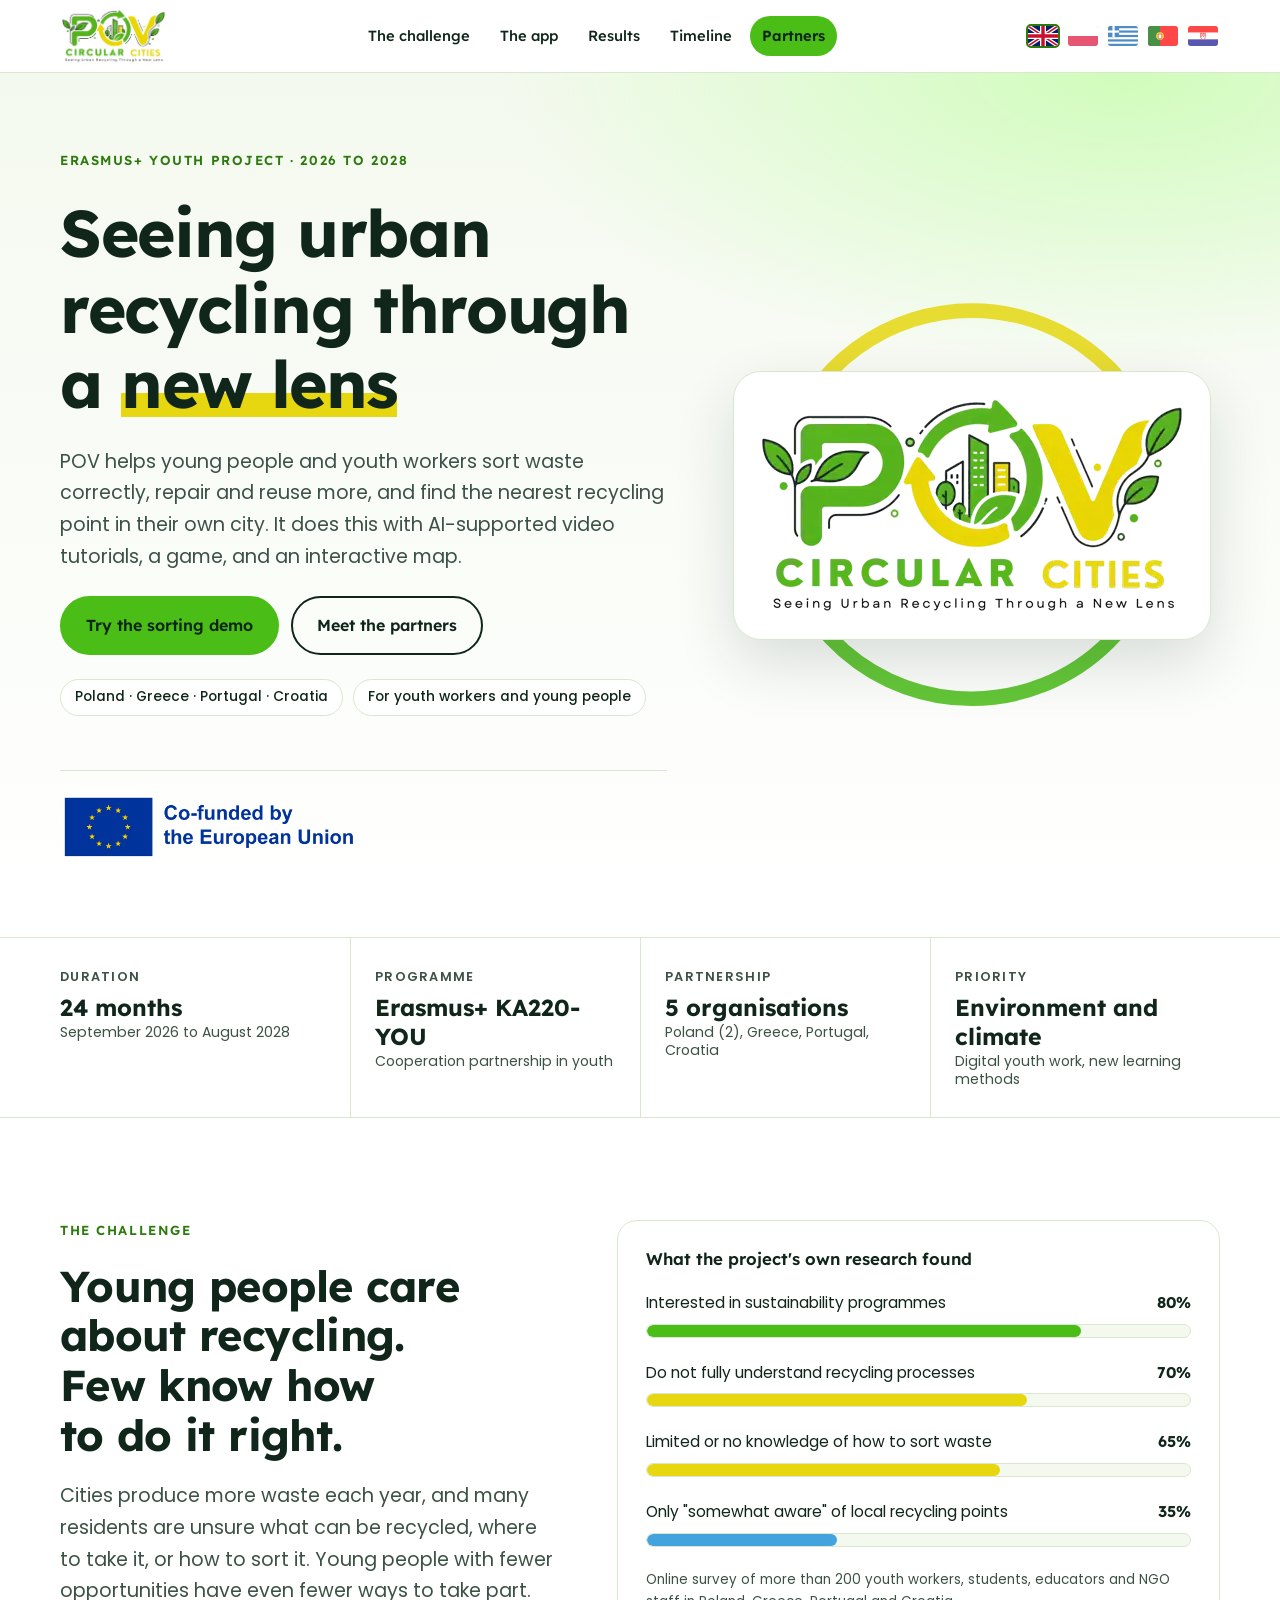
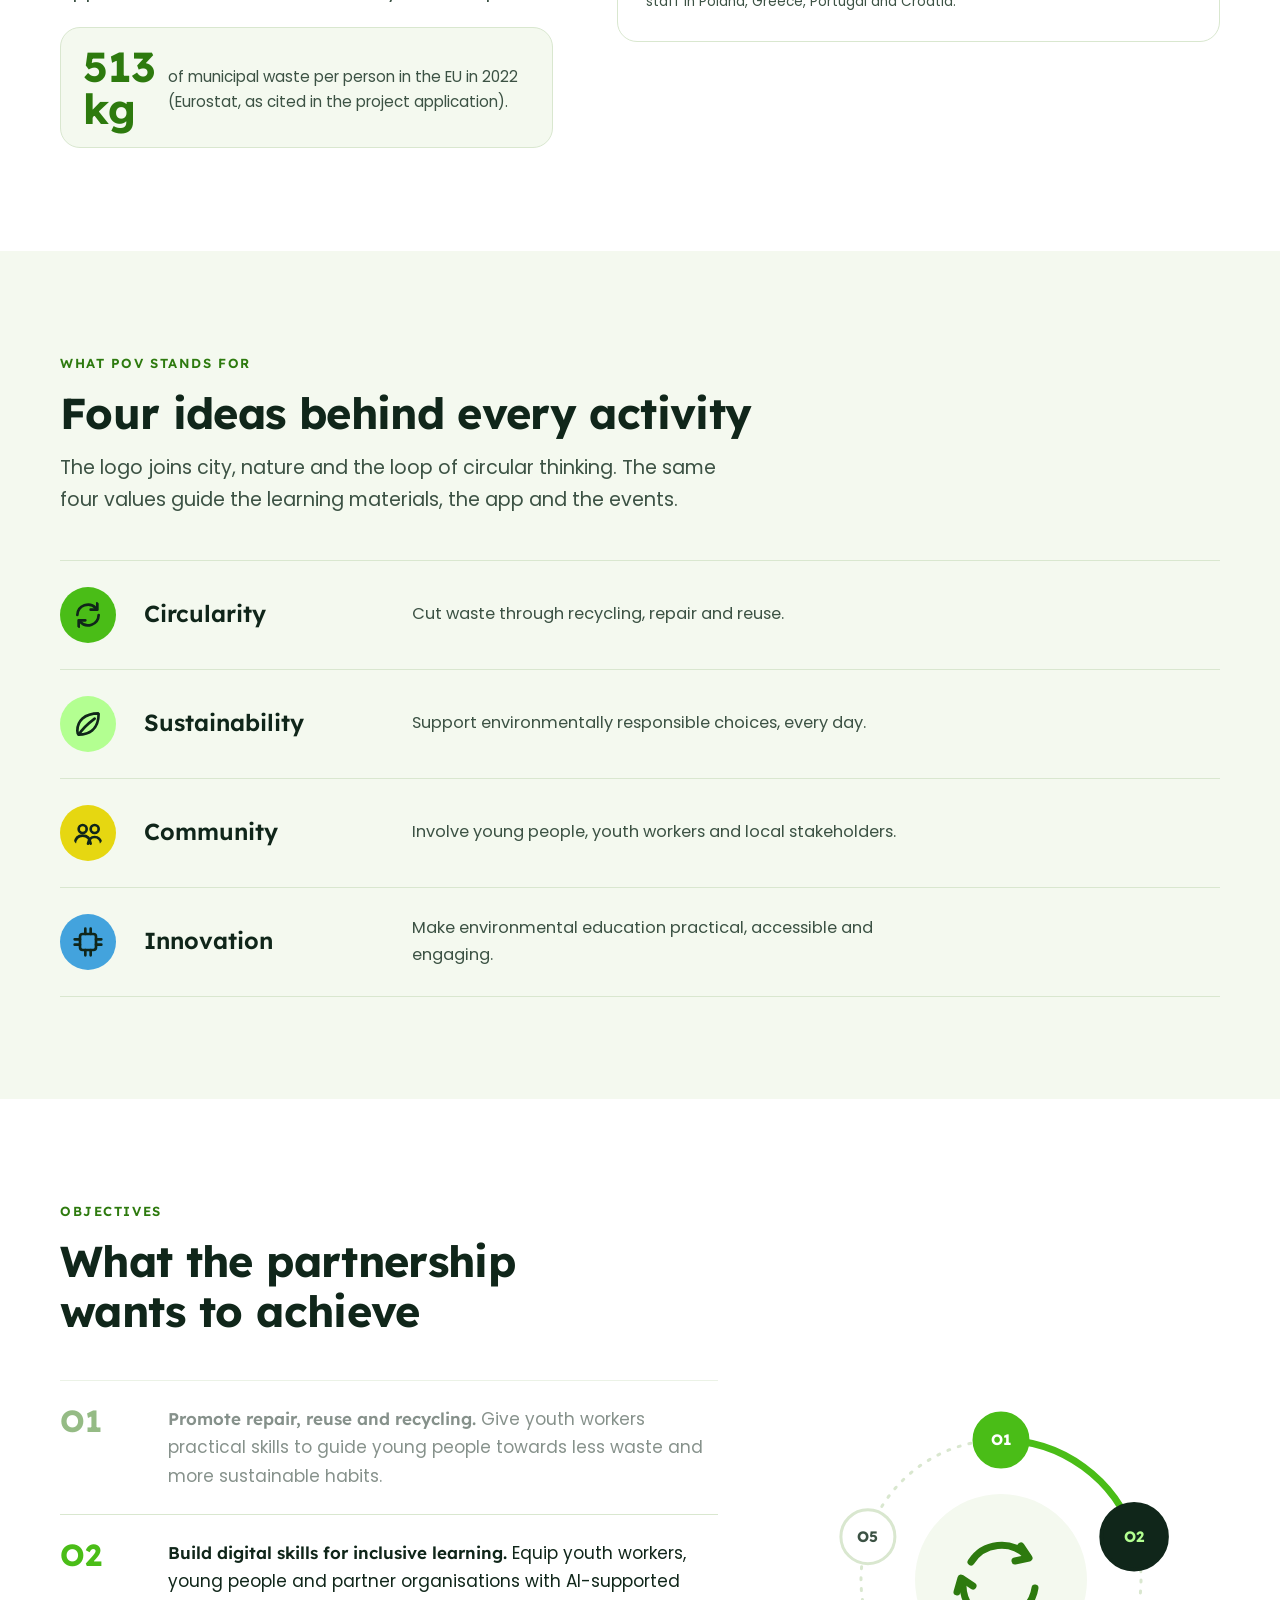
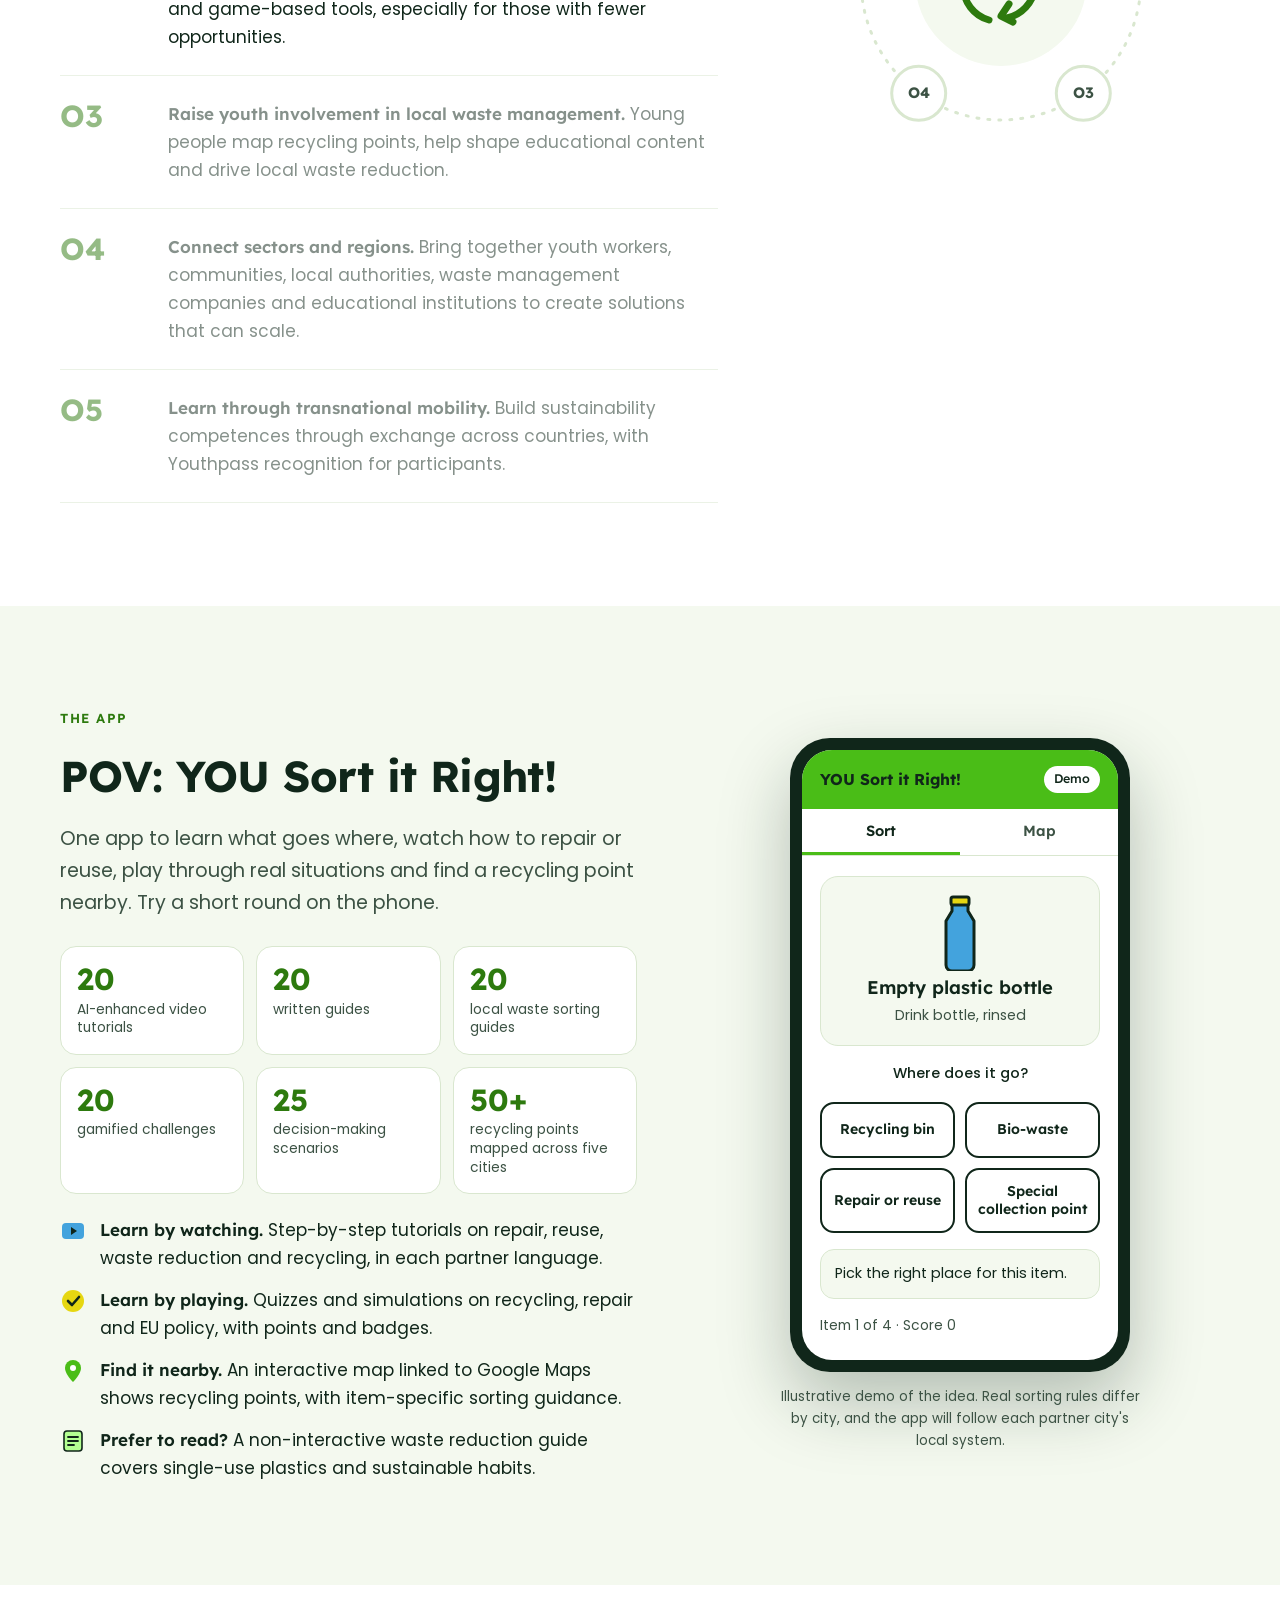
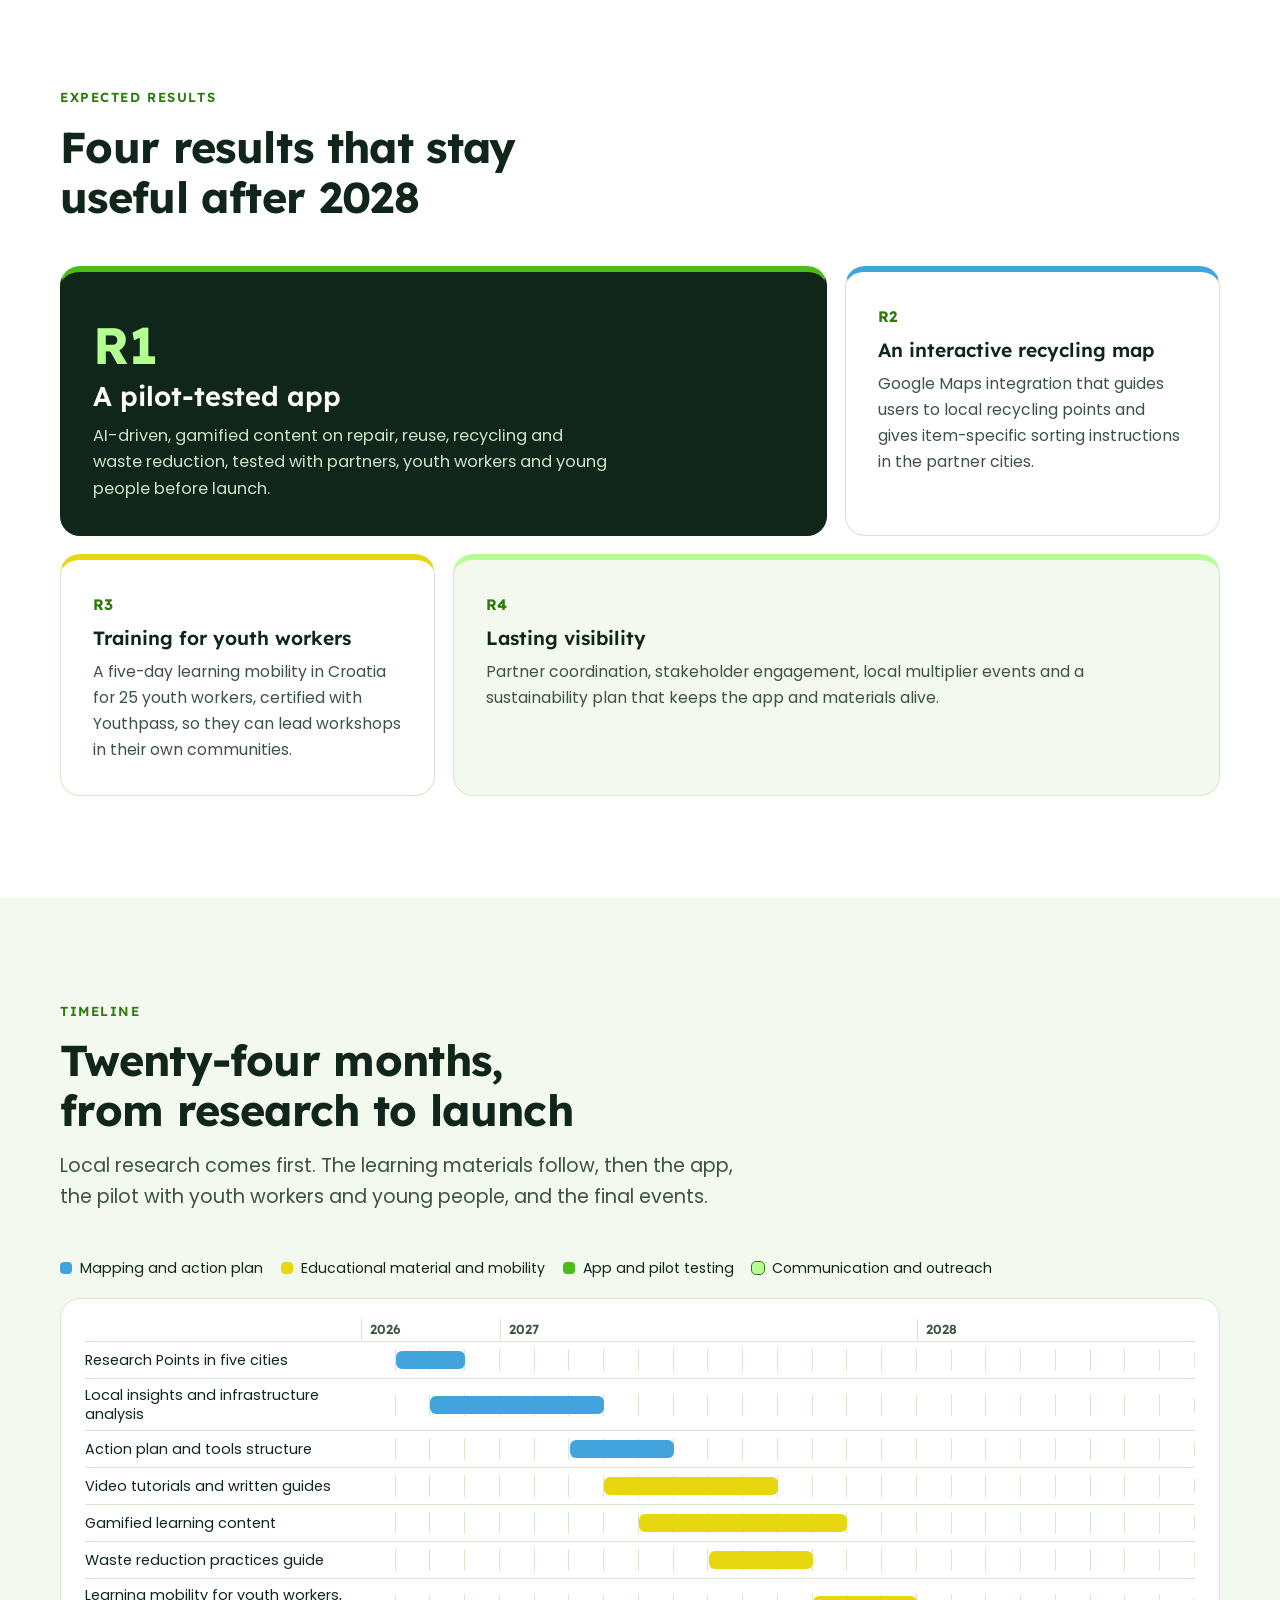
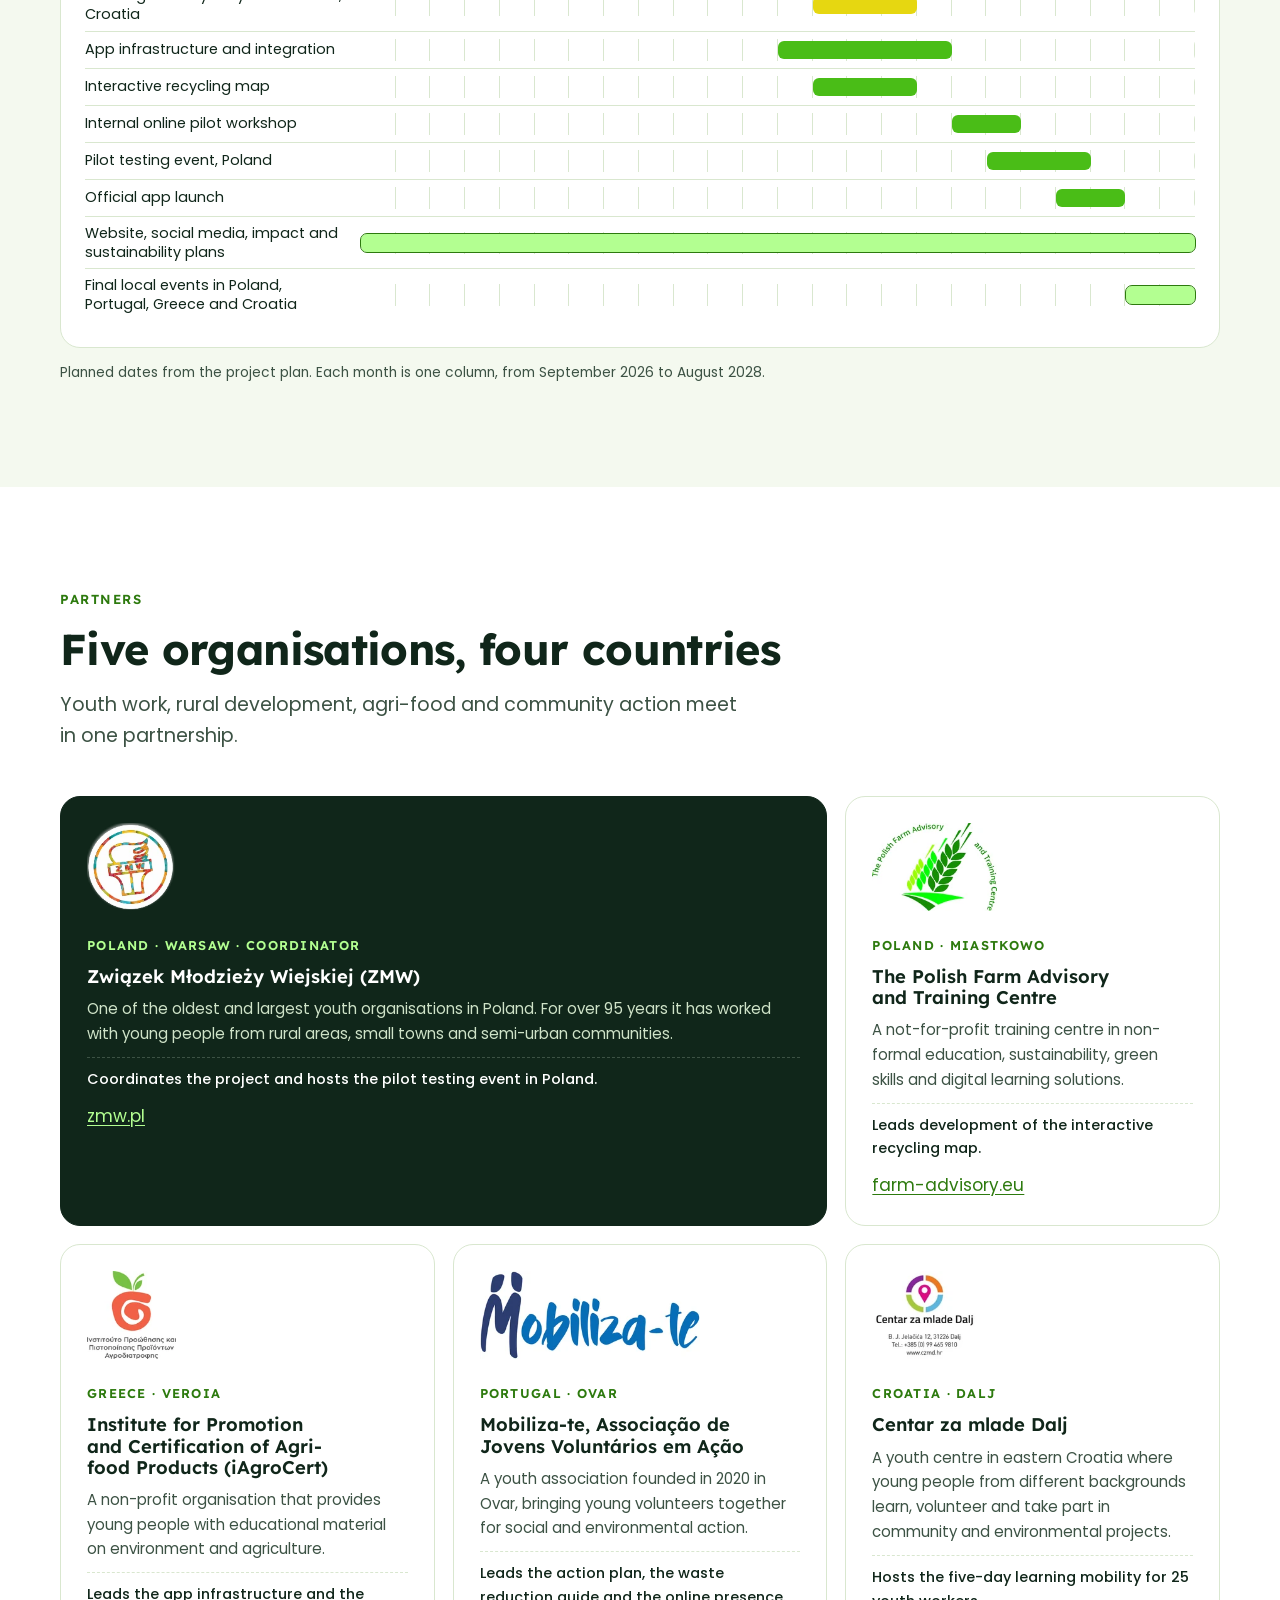
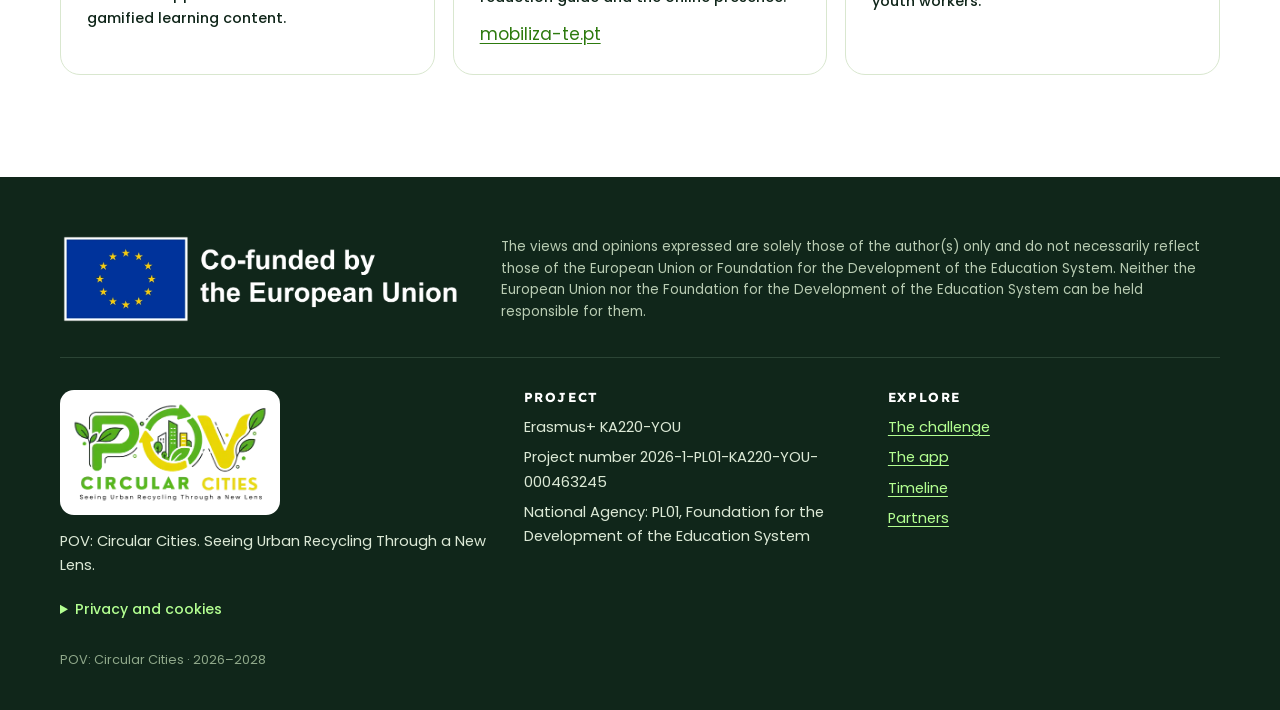
==== commit 30f3c3d1: "Use official EU emblems (EU download centre) per language, POS on light and NEG on dark Co-Authored-" ====
--- a/index.html
+++ b/index.html
@@ -12,7 +12,6 @@
 <link rel="stylesheet" href="style.css">
 </head>
 <body>
-<svg width="0" height="0" style="position:absolute" aria-hidden="true" focusable="false"><symbol id="eu-flag" viewBox="0 0 90 60"><rect width="90" height="60" fill="#003399"/><g fill="#FFCC00"><polygon points="45.00,6.60 45.76,8.95 48.23,8.95 46.24,10.40 47.00,12.75 45.00,11.30 43.00,12.75 43.76,10.40 41.77,8.95 44.24,8.95"/><polygon points="55.00,9.28 55.76,11.63 58.23,11.63 56.24,13.08 57.00,15.43 55.00,13.98 53.00,15.43 53.76,13.08 51.77,11.63 54.24,11.63"/><polygon points="62.32,16.60 63.08,18.95 65.55,18.95 63.56,20.40 64.32,22.75 62.32,21.30 60.32,22.75 61.09,20.40 59.09,18.95 61.56,18.95"/><polygon points="65.00,26.60 65.76,28.95 68.23,28.95 66.24,30.40 67.00,32.75 65.00,31.30 63.00,32.75 63.76,30.40 61.77,28.95 64.24,28.95"/><polygon points="62.32,36.60 63.08,38.95 65.55,38.95 63.56,40.40 64.32,42.75 62.32,41.30 60.32,42.75 61.09,40.40 59.09,38.95 61.56,38.95"/><polygon points="55.00,43.92 55.76,46.27 58.23,46.27 56.24,47.72 57.00,50.07 55.00,48.62 53.00,50.07 53.76,47.72 51.77,46.27 54.24,46.27"/><polygon points="45.00,46.60 45.76,48.95 48.23,48.95 46.24,50.40 47.00,52.75 45.00,51.30 43.00,52.75 43.76,50.40 41.77,48.95 44.24,48.95"/><polygon points="35.00,43.92 35.76,46.27 38.23,46.27 36.24,47.72 37.00,50.07 35.00,48.62 33.00,50.07 33.76,47.72 31.77,46.27 34.24,46.27"/><polygon points="27.68,36.60 28.44,38.95 30.91,38.95 28.91,40.40 29.68,42.75 27.68,41.30 25.68,42.75 26.44,40.40 24.45,38.95 26.92,38.95"/><polygon points="25.00,26.60 25.76,28.95 28.23,28.95 26.24,30.40 27.00,32.75 25.00,31.30 23.00,32.75 23.76,30.40 21.77,28.95 24.24,28.95"/><polygon points="27.68,16.60 28.44,18.95 30.91,18.95 28.91,20.40 29.68,22.75 27.68,21.30 25.68,22.75 26.44,20.40 24.45,18.95 26.92,18.95"/><polygon points="35.00,9.28 35.76,11.63 38.23,11.63 36.24,13.08 37.00,15.43 35.00,13.98 33.00,15.43 33.76,13.08 31.77,11.63 34.24,11.63"/></g></symbol></svg>
 
 <header class="site-header">
   <div class="wrap">
@@ -52,7 +51,7 @@
         <li data-i18n="hero.badge1">Poland · Greece · Portugal · Croatia</li>
         <li data-i18n="hero.badge2">For youth workers and young people</li>
       </ul>
-      <div class="hero-eu"><div class="eu-badge"><svg class="eu-flag" viewBox="0 0 90 60" aria-hidden="true" focusable="false"><use href="#eu-flag"/></svg><span class="eu-text" data-i18n="eu.stmt">Co-funded by the European Union</span></div></div>
+      <div class="hero-eu"><div class="eu-badge"><img class="eu-img " src="assets/eu/eu-en-pos.webp" alt="Co-funded by the European Union" data-i18n-attr="src:eu.pos;alt:a.eu" width="360" height="80"></div></div>
     </div>
     <div class="hero-art">
       <svg class="ring" viewBox="0 0 400 400" aria-hidden="true">
@@ -318,7 +317,7 @@
 <footer class="site-footer">
   <div class="wrap">
     <div class="funding">
-      <div class="eu"><div class="eu-badge eu-badge--lg eu-badge--dark"><svg class="eu-flag" viewBox="0 0 90 60" aria-hidden="true" focusable="false"><use href="#eu-flag"/></svg><span class="eu-text" data-i18n="eu.stmt">Co-funded by the European Union</span></div></div>
+      <div class="eu"><div class="eu-badge eu-badge--lg"><img class="eu-img " src="assets/eu/eu-en-neg.webp" alt="Co-funded by the European Union" data-i18n-attr="src:eu.neg;alt:a.eu" width="360" height="80"></div></div>
       <p class="disclaimer" data-i18n="ft.disclaimer">The views and opinions expressed are solely those of the author(s) only and do not necessarily reflect those of the European Union or Foundation for the Development of the Education System. Neither the European Union nor the Foundation for the Development of the Education System can be held responsible for them.</p>
     </div>
     <div class="foot-grid">
--- a/style.css
+++ b/style.css
@@ -399,19 +399,15 @@
 }
 
 
-/* EU emblem + funding statement (official flag colours; statement in Arial, Reflex Blue or white) */
-.eu-badge { display: inline-flex; align-items: center; gap: 14px; }
-.eu-flag { width: 63px; height: 42px; flex: none; display: block; }
-.eu-text { font-family: Arial, "Segoe UI", Helvetica, sans-serif; font-size: 1.12rem; line-height: 1.2; color: #003399; max-width: 15em; }
+/* Official EU emblem + funding statement (EU download centre, per language) */
+.eu-badge { display: block; }
+.eu-img { display: block; height: 68px; width: auto; max-width: 100%; }
 .hero-eu { margin-top: 30px; padding-top: 22px; border-top: 1px solid var(--line); }
-.eu-badge--lg .eu-flag { width: 96px; height: 64px; }
-.eu-badge--lg .eu-text { font-size: 1.5rem; }
-.eu-badge--dark .eu-text { color: #fff; }
-.eu-badge--dark .eu-flag { outline: 1px solid rgba(255,255,255,.35); }
+.eu-badge--lg .eu-img { height: 92px; }
 
 /* Privacy note */
 .privacy { margin-top: 20px; font-size: 0.88rem; color: #B8CDB0; }
 .privacy summary { cursor: pointer; width: fit-content; color: var(--mint); font-weight: 500; }
 .privacy summary:focus-visible { outline: 2px solid var(--mint); outline-offset: 3px; }
 .privacy p { margin: 10px 0 0; max-width: 70ch; }
-@media (max-width: 720px) { .eu-badge--lg .eu-flag { width: 72px; height: 48px; } .eu-badge--lg .eu-text { font-size: 1.2rem; } }
+@media (max-width: 720px) { .eu-badge--lg .eu-img { height: 72px; } .eu-img { height: 56px; } }
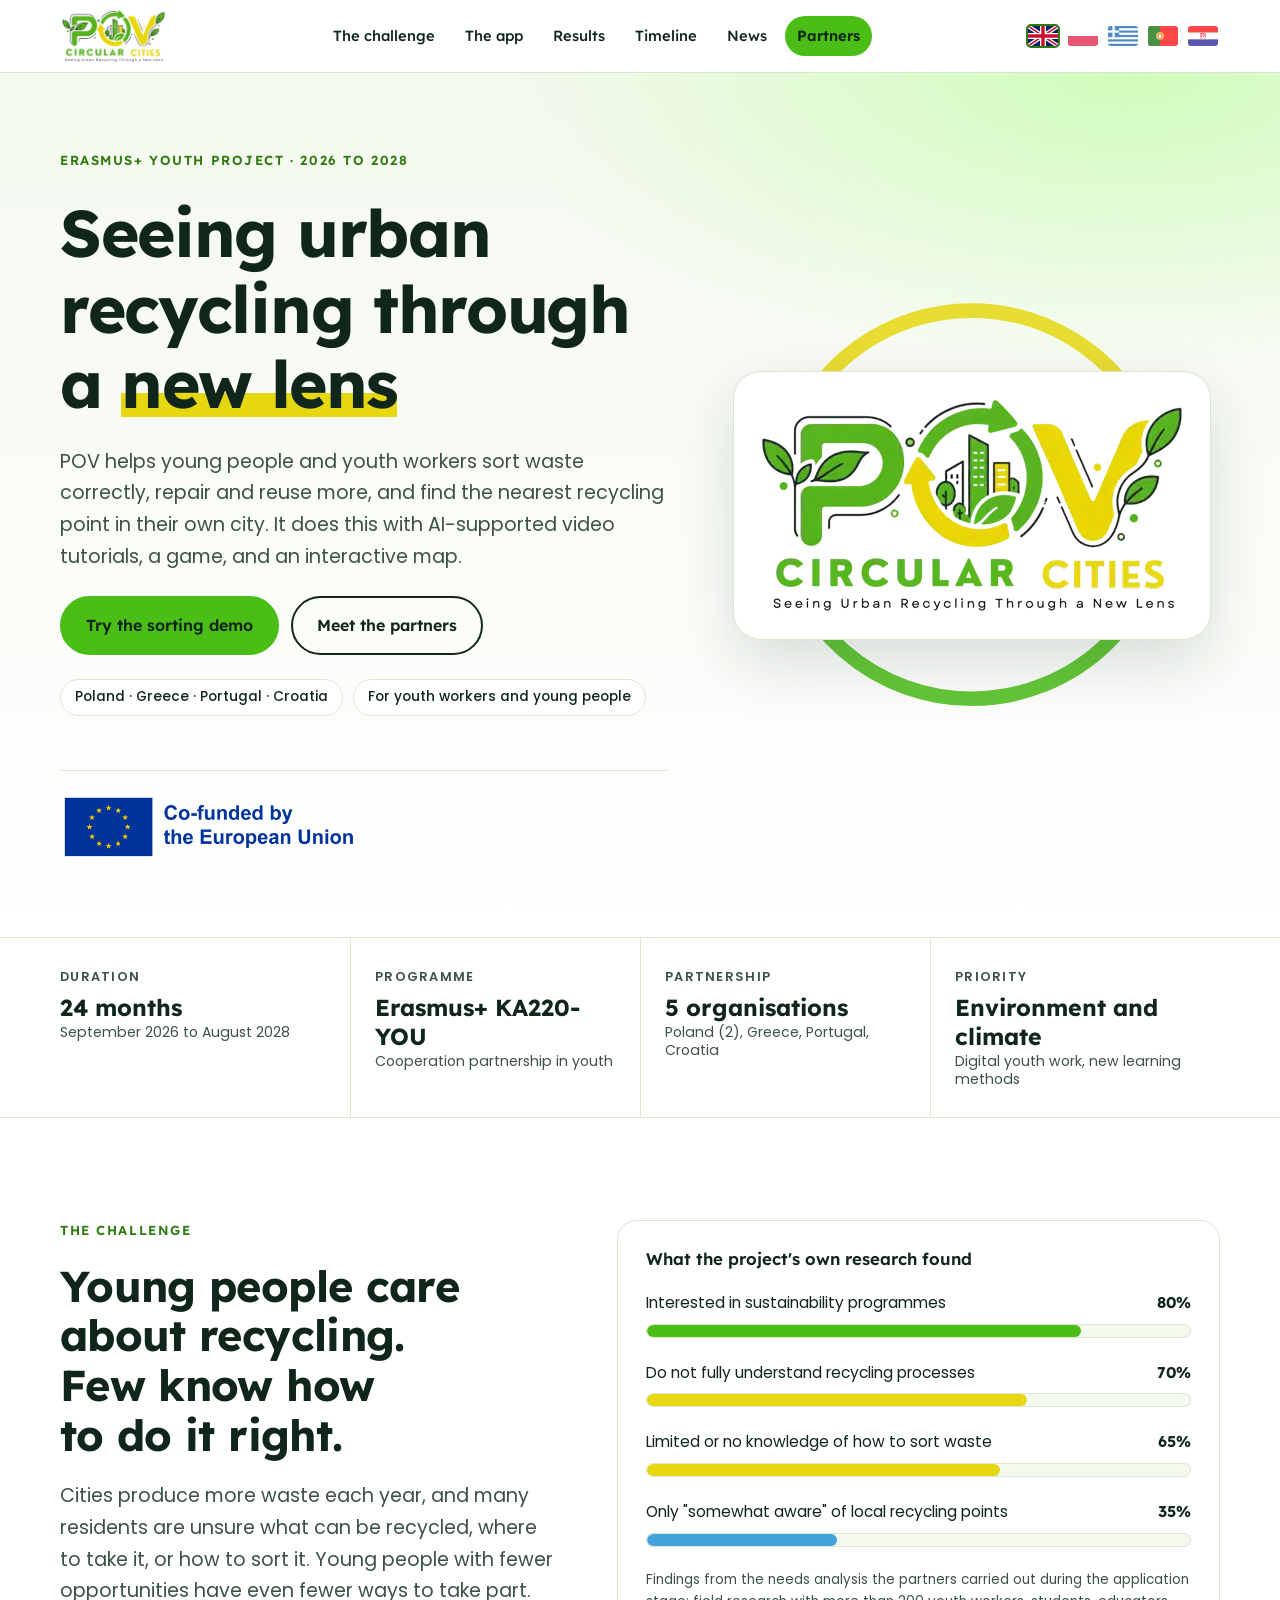
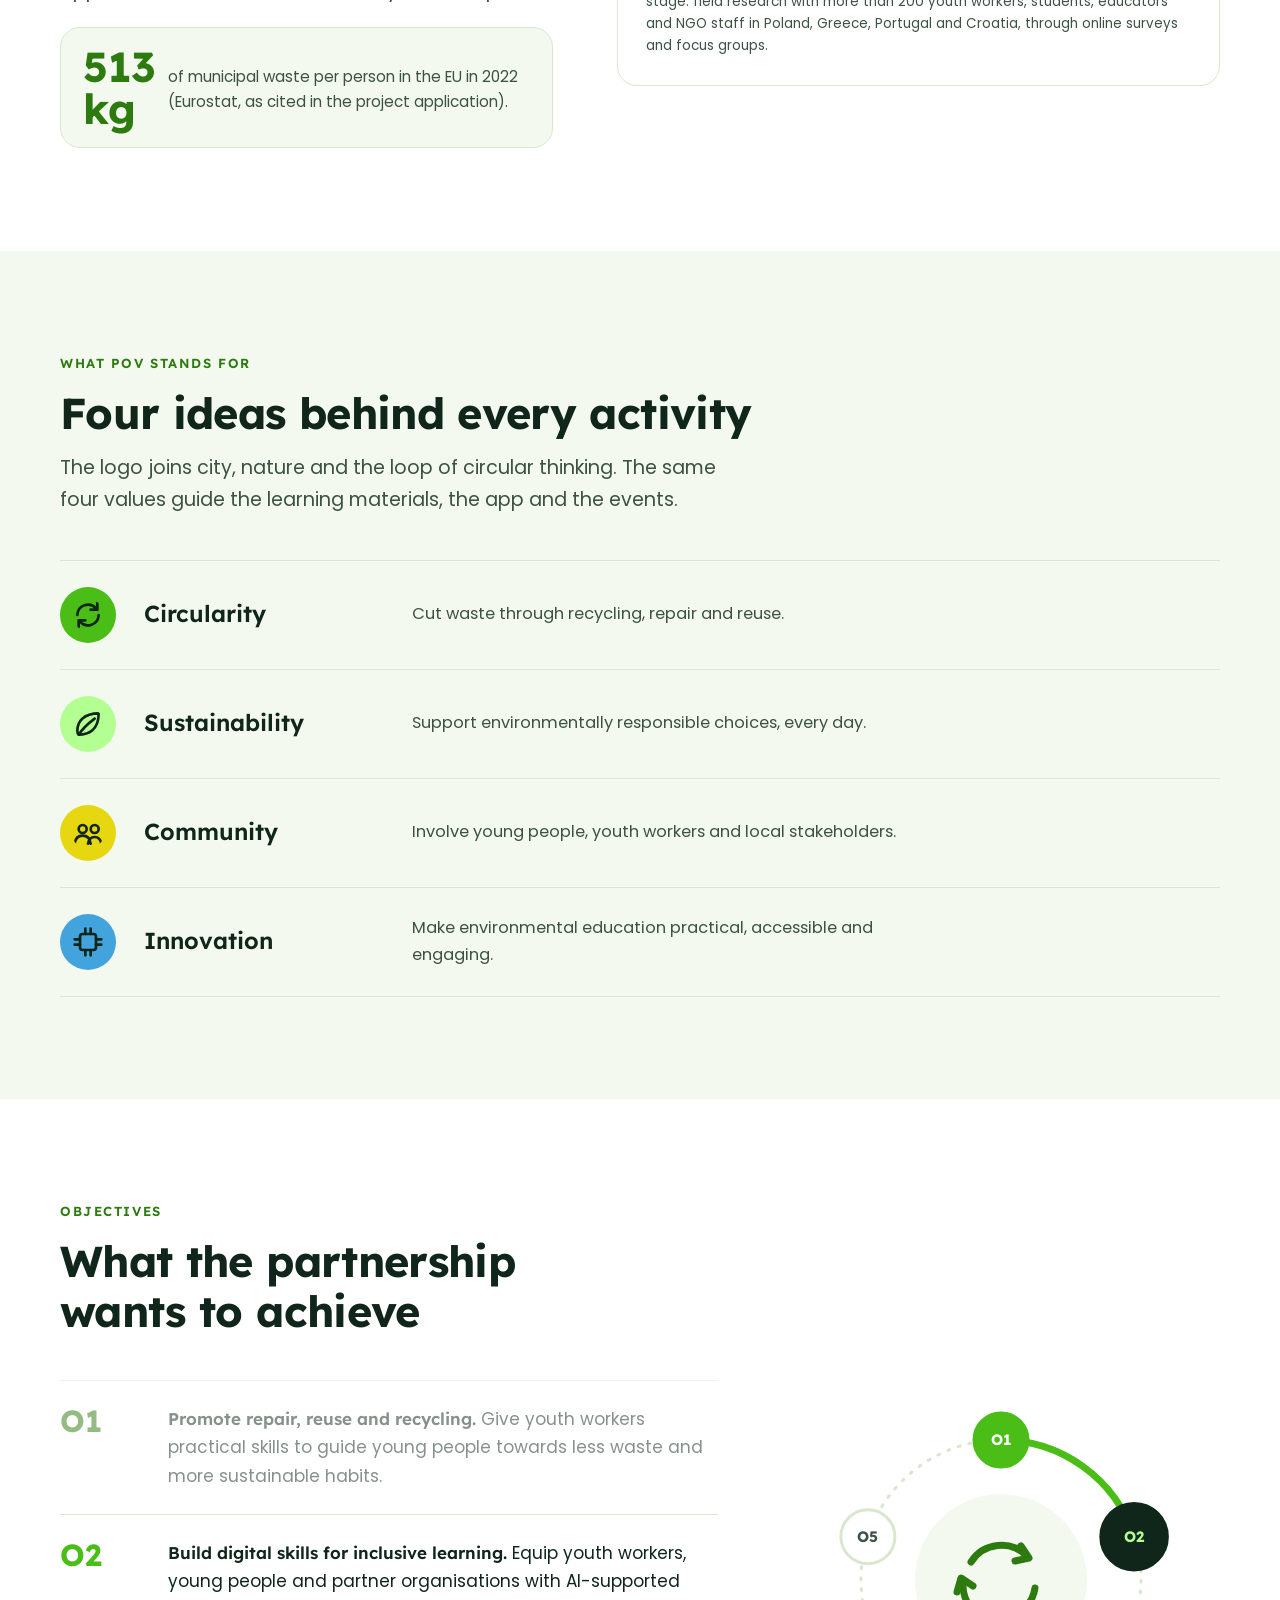
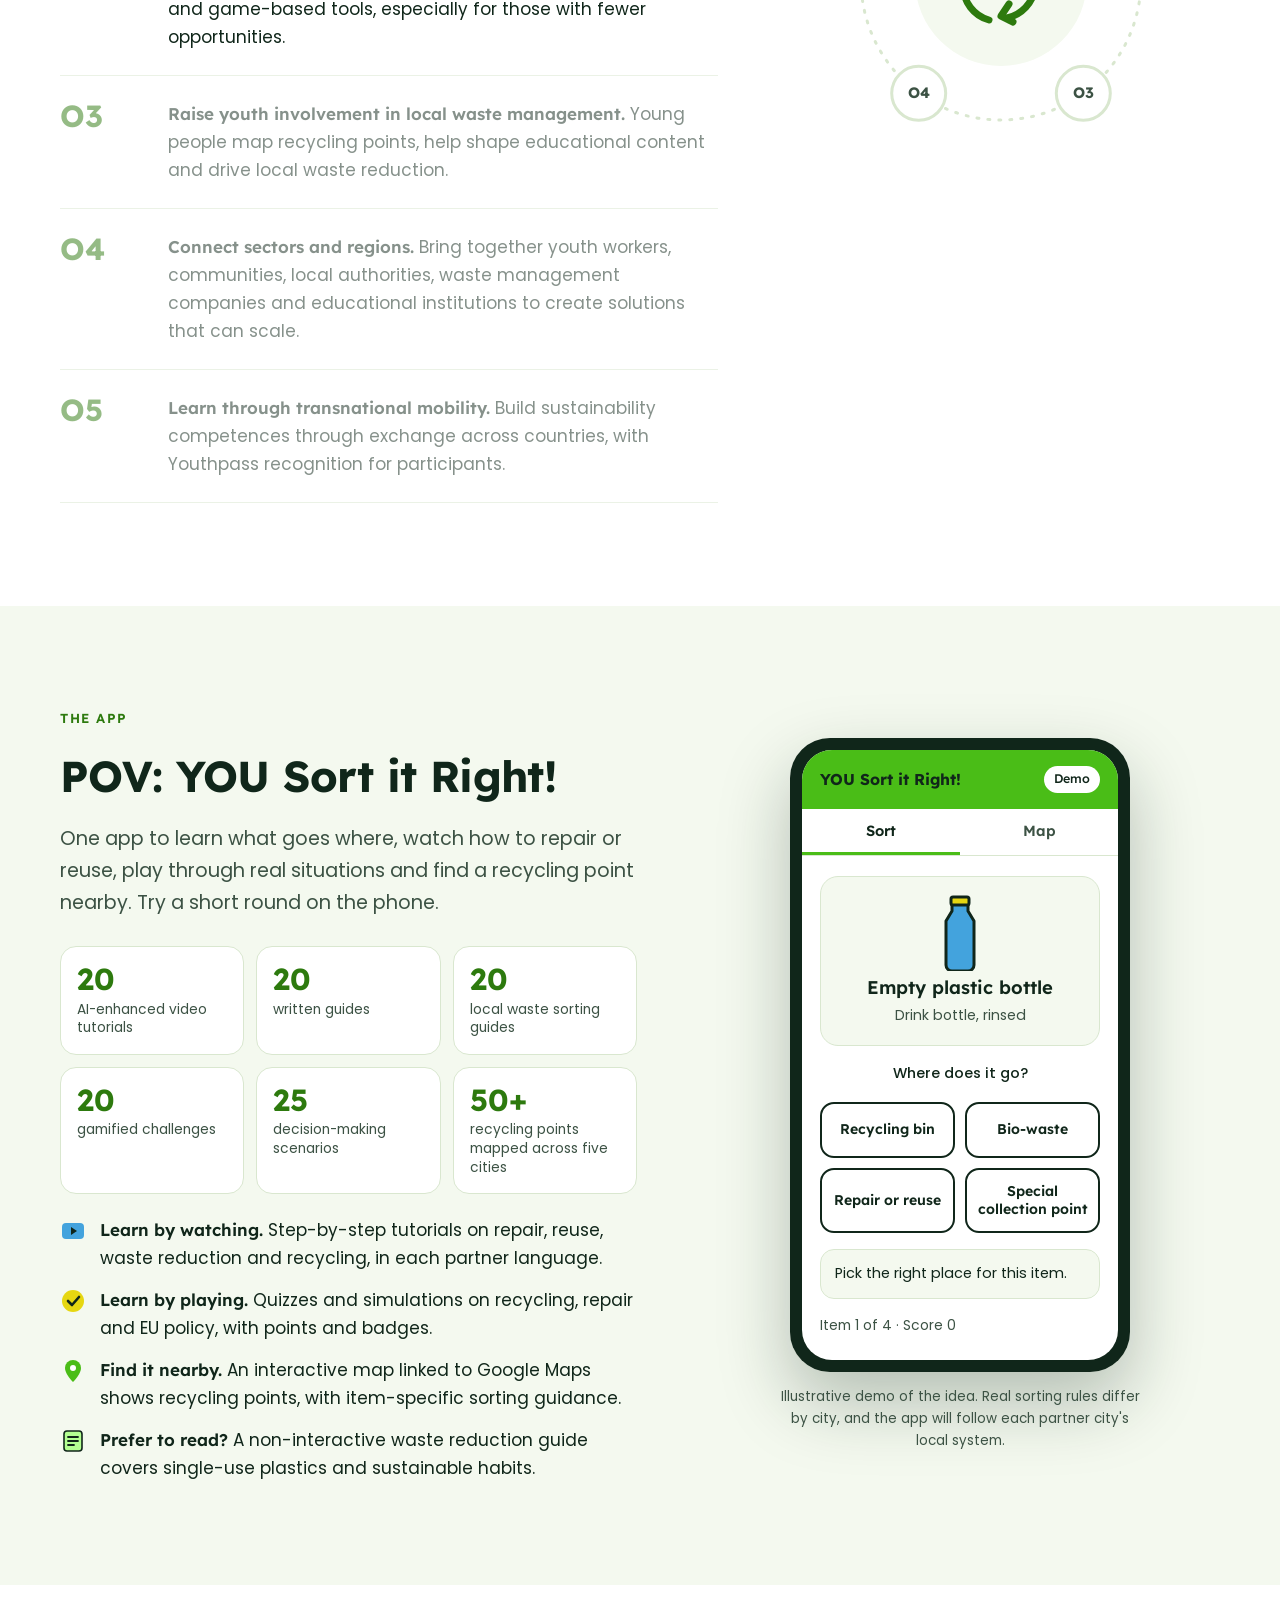
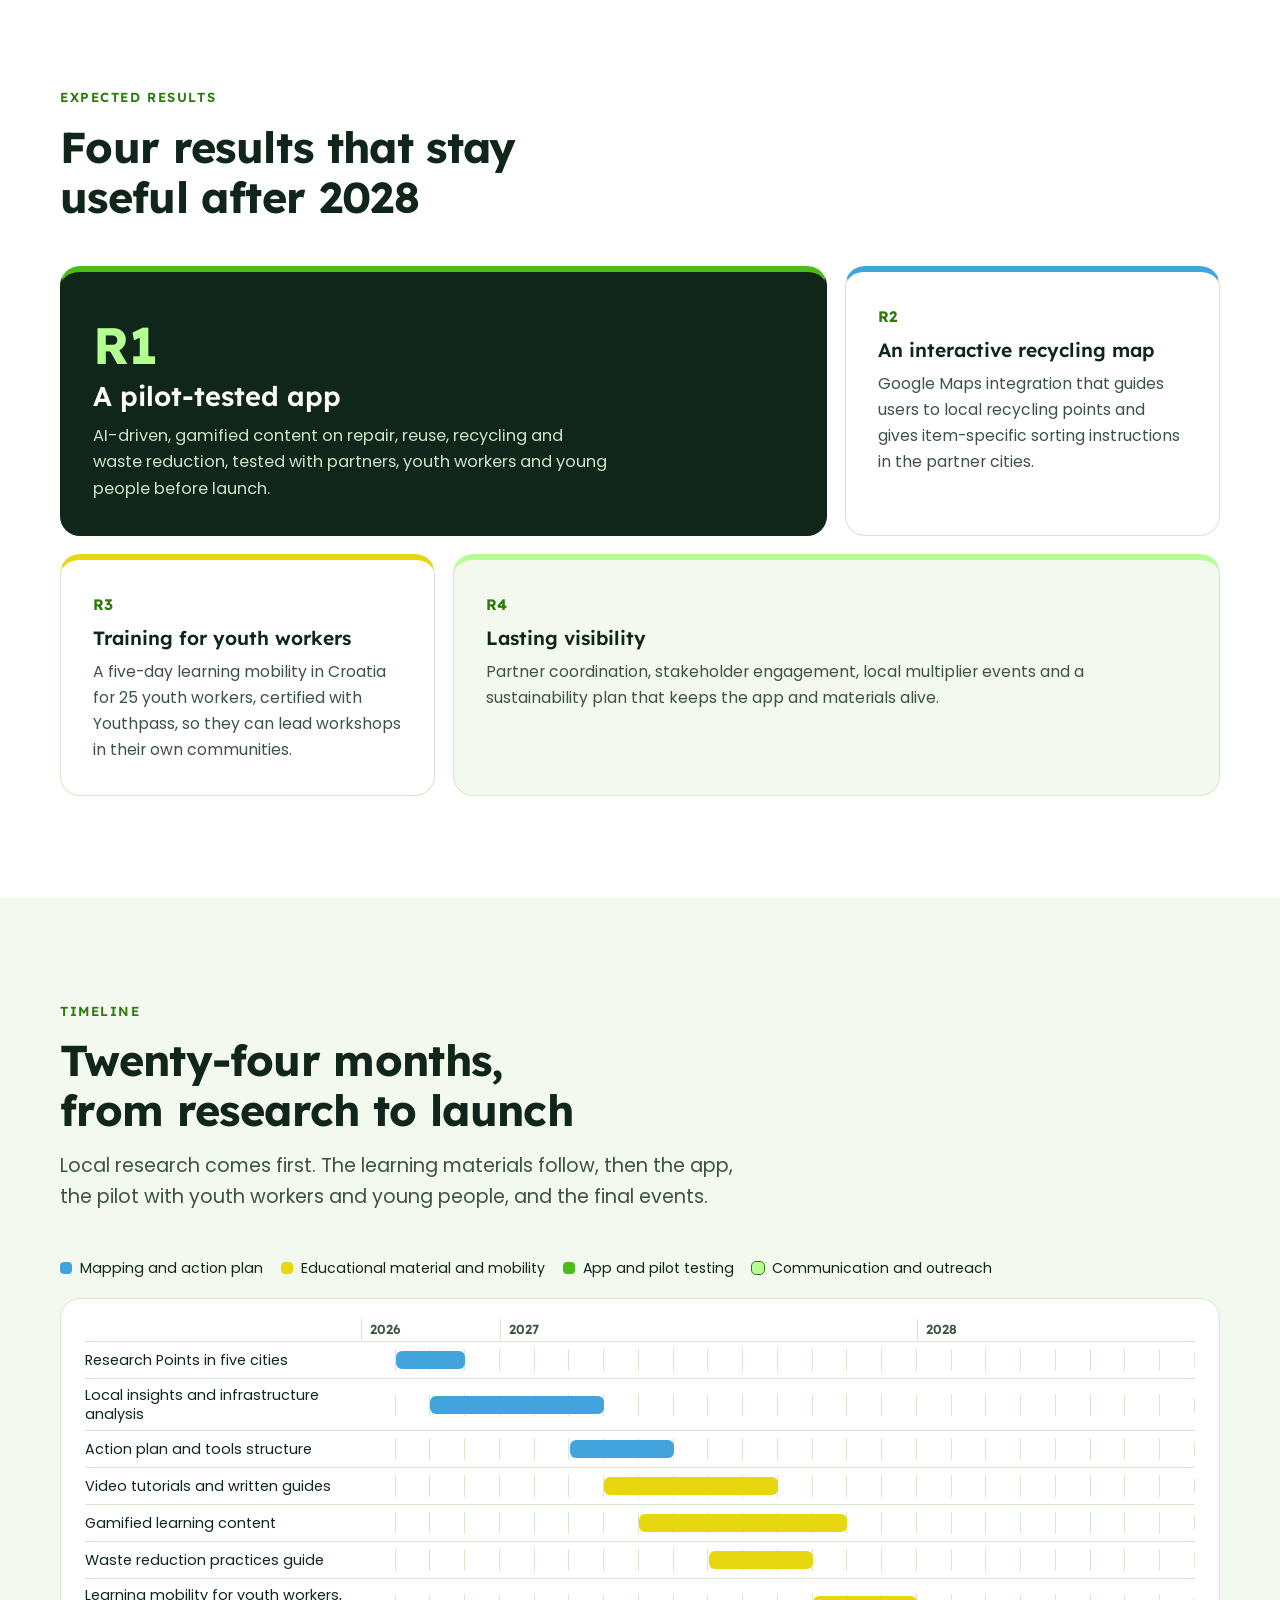
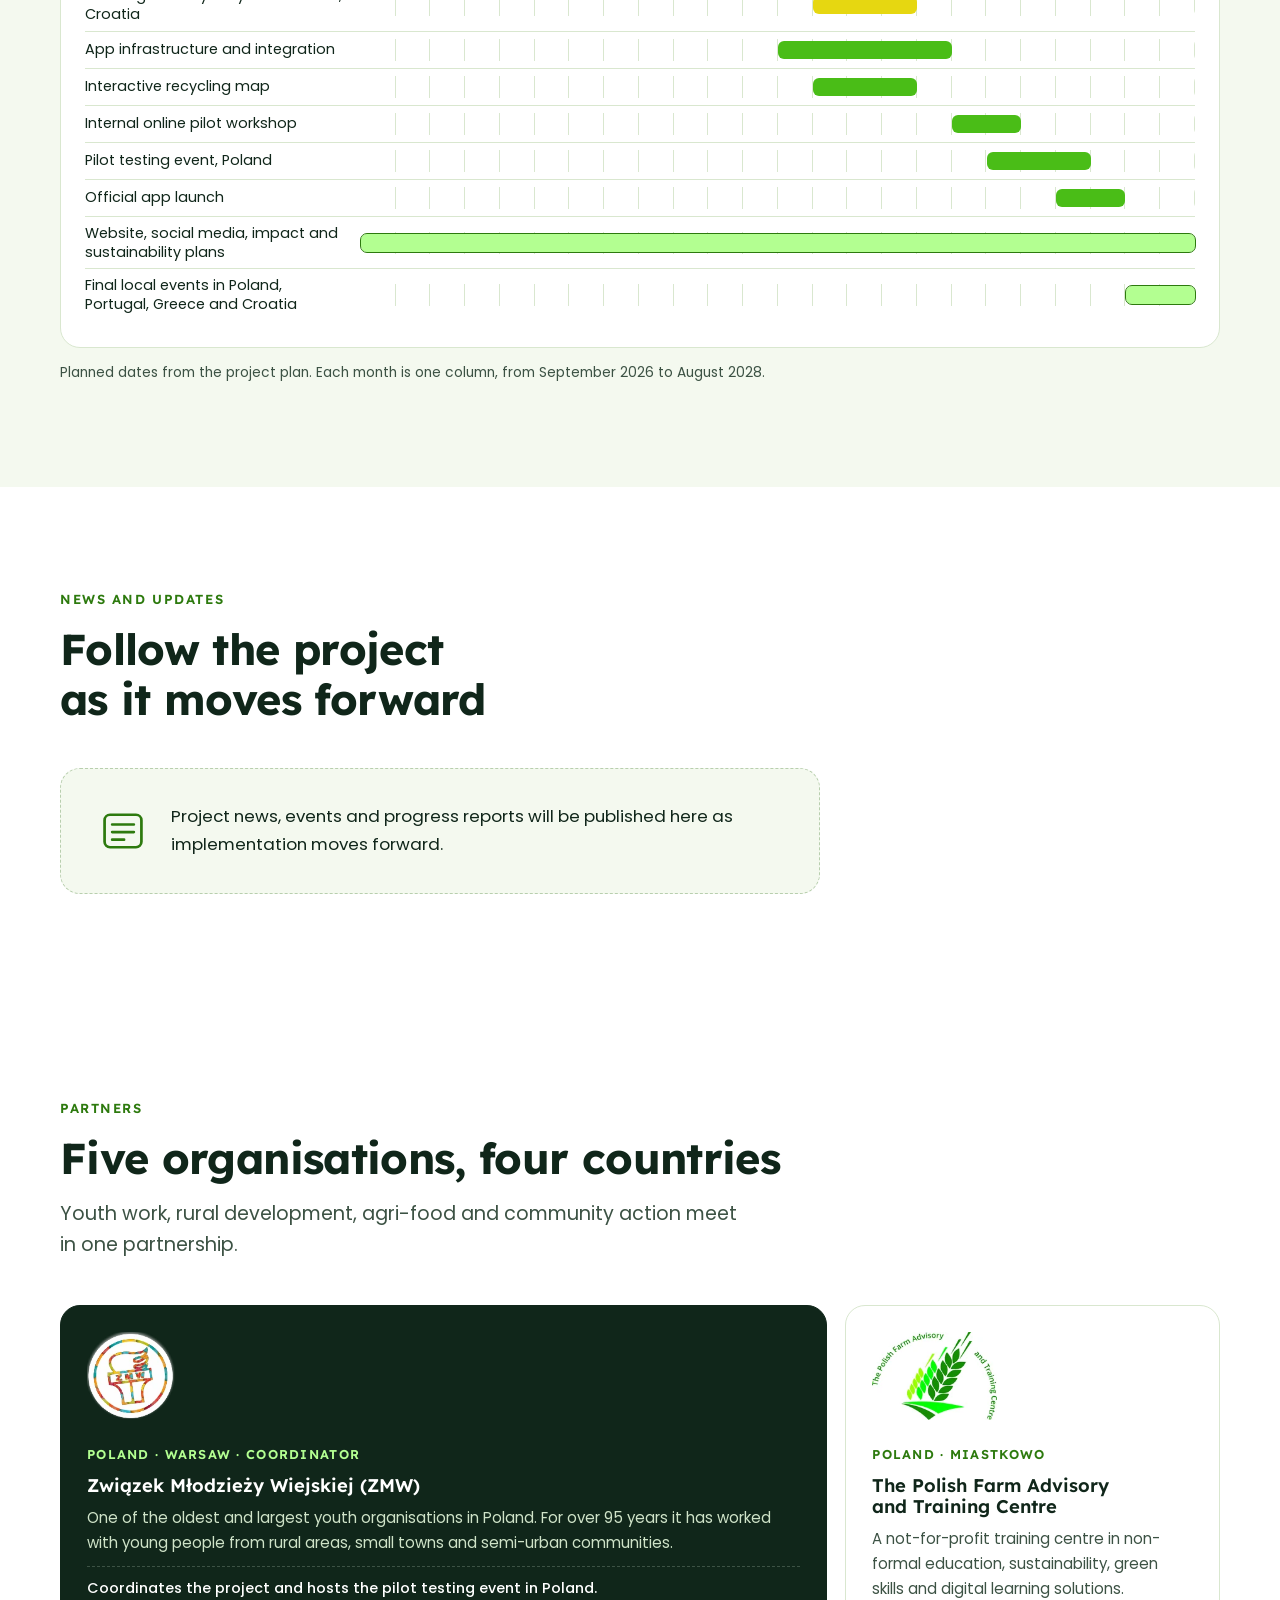
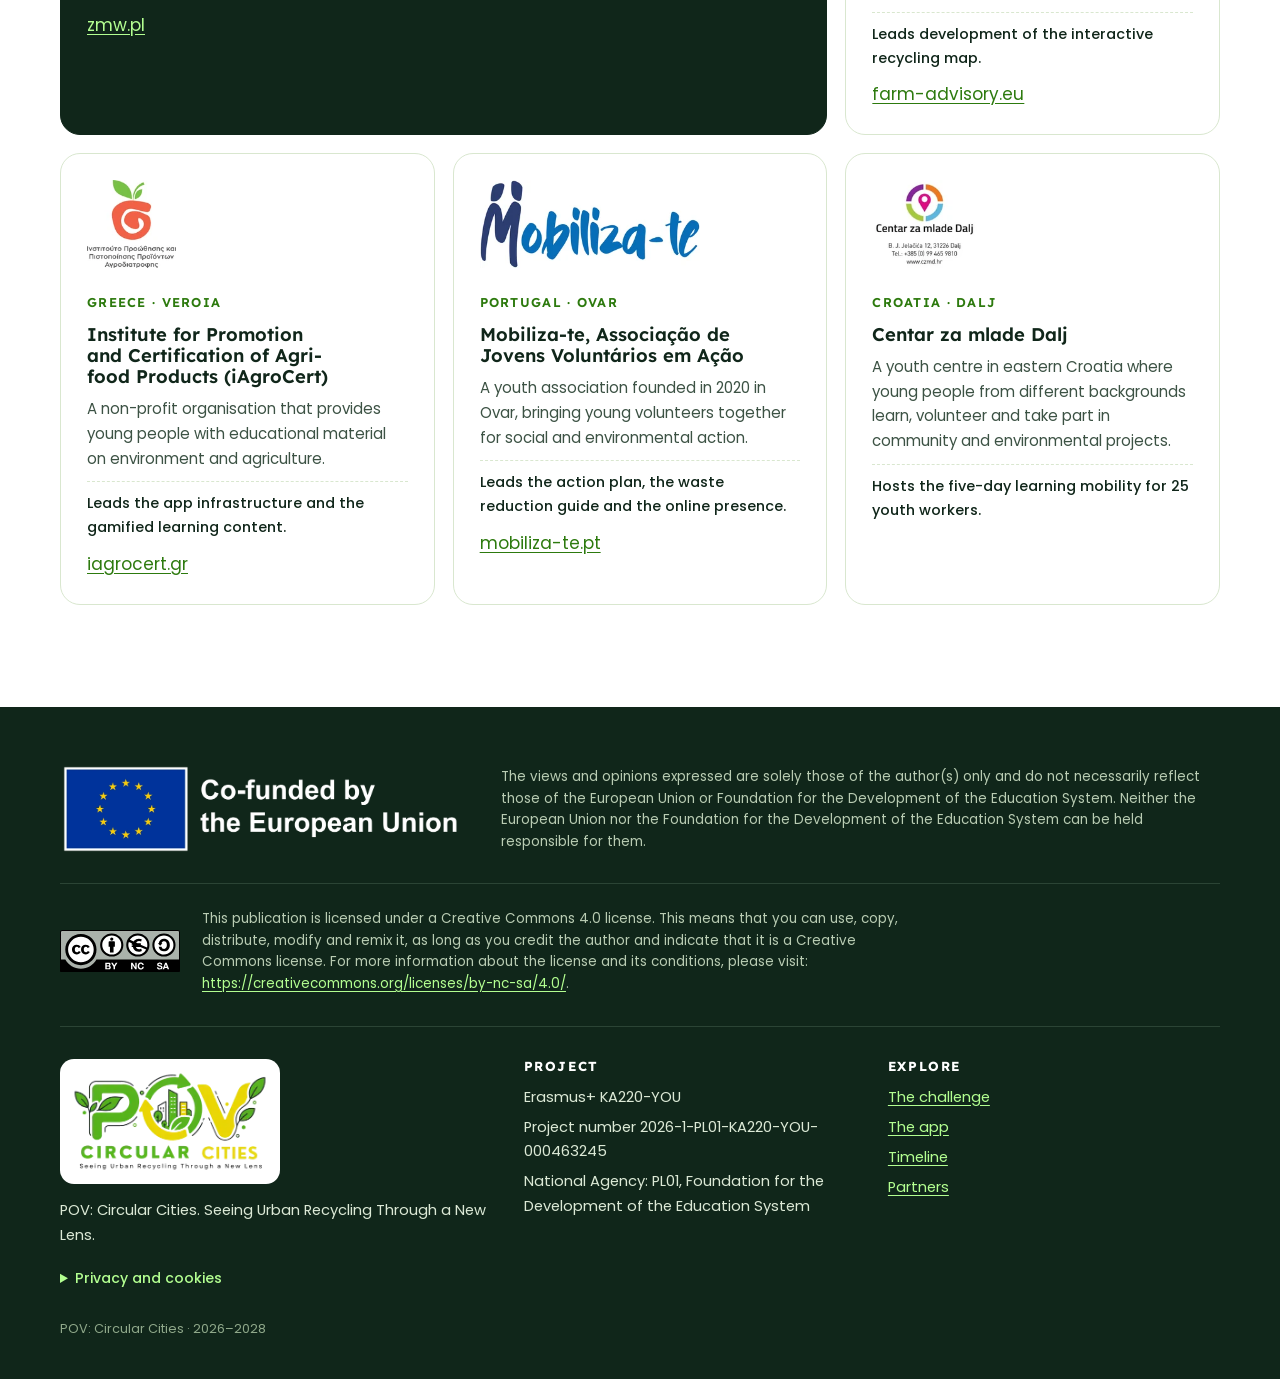
==== commit 2b9978bb: "Partner feedback: iAgroCert link, needs-analysis caption, news section, CC licence in footer Co-Auth" ====
--- a/index.html
+++ b/index.html
@@ -21,6 +21,7 @@
       <a href="#app" data-i18n="nav.app">The app</a>
       <a href="#results" data-i18n="nav.results">Results</a>
       <a href="#timeline" data-i18n="nav.timeline">Timeline</a>
+      <a href="#news" data-i18n="nav.news">News</a>
       <a class="cta" href="#partners" data-i18n="nav.partners">Partners</a>
     </nav>
     <div class="lang" role="group" aria-label="Language" data-i18n-attr="aria-label:a.lang">
@@ -90,7 +91,7 @@
       <div class="bar-row"><div class="bar-label"><span data-i18n="ch.b2">Do not fully understand recycling processes</span><b>70%</b></div><div class="bar-track"><div class="bar-fill" style="width:70%;background:var(--yellow)"></div></div></div>
       <div class="bar-row"><div class="bar-label"><span data-i18n="ch.b3">Limited or no knowledge of how to sort waste</span><b>65%</b></div><div class="bar-track"><div class="bar-fill" style="width:65%;background:var(--yellow)"></div></div></div>
       <div class="bar-row"><div class="bar-label"><span data-i18n="ch.b4">Only "somewhat aware" of local recycling points</span><b>35%</b></div><div class="bar-track"><div class="bar-fill" style="width:35%;background:var(--blue)"></div></div></div>
-      <figcaption data-i18n="ch.cap">Online survey of more than 200 youth workers, students, educators and NGO staff in Poland, Greece, Portugal and Croatia.</figcaption>
+      <figcaption data-i18n="ch.cap">Findings from the needs analysis the partners carried out during the application stage: field research with more than 200 youth workers, students, educators and NGO staff in Poland, Greece, Portugal and Croatia, through online surveys and focus groups.</figcaption>
     </figure>
   </div>
 </section>
@@ -262,6 +263,20 @@
 </section>
 
 <!-- PARTNERS -->
+<!-- NEWS -->
+<section class="section" id="news">
+  <div class="wrap">
+    <div class="section-head">
+      <p class="eyebrow" data-i18n="news.eyebrow">News and updates</p>
+      <h2 data-i18n="news.h">Follow the project as it moves forward</h2>
+    </div>
+    <div class="news-empty">
+      <svg viewBox="0 0 48 48" aria-hidden="true" focusable="false"><rect x="7" y="9" width="34" height="30" rx="5" fill="none" stroke="currentColor" stroke-width="2.5"/><path d="M14 18h20M14 25h20M14 32h11" stroke="currentColor" stroke-width="2.5" stroke-linecap="round"/></svg>
+      <p data-i18n="news.empty">Project news, events and progress reports will be published here as implementation moves forward.</p>
+    </div>
+  </div>
+</section>
+
 <section class="section" id="partners">
   <div class="wrap">
     <div class="section-head">
@@ -292,6 +307,7 @@
         <h3>Institute for Promotion and Certification of Agri-food Products (iAgroCert)</h3>
         <p data-i18n="pt.3.p">A non-profit organisation that provides young people with educational material on environment and agriculture.</p>
         <p class="role" data-i18n="pt.3.r">Leads the app infrastructure and the gamified learning content.</p>
+        <a href="https://iagrocert.gr/">iagrocert.gr</a>
       </article>
       <article class="partner">
         <div class="p-logo"><img src="assets/partners/mobiliza.webp" alt="Mobiliza-te logo" width="350" height="140" loading="lazy"></div>
@@ -319,6 +335,10 @@
     <div class="funding">
       <div class="eu"><div class="eu-badge eu-badge--lg"><img class="eu-img " src="assets/eu/eu-en-neg.webp" alt="Co-funded by the European Union" data-i18n-attr="src:eu.neg;alt:a.eu" width="360" height="80"></div></div>
       <p class="disclaimer" data-i18n="ft.disclaimer">The views and opinions expressed are solely those of the author(s) only and do not necessarily reflect those of the European Union or Foundation for the Development of the Education System. Neither the European Union nor the Foundation for the Development of the Education System can be held responsible for them.</p>
+      <div class="licence" lang="en">
+        <a class="cc-logo" href="https://creativecommons.org/licenses/by-nc-sa/4.0/" rel="license noopener"><img src="assets/cc-by-nc-sa.svg" alt="Creative Commons Attribution-NonCommercial-ShareAlike 4.0 licence" data-i18n-attr="alt:a.cc" width="120" height="42"></a>
+        <p>This publication is licensed under a Creative Commons 4.0 license. This means that you can use, copy, distribute, modify and remix it, as long as you credit the author and indicate that it is a Creative Commons license. For more information about the license and its conditions, please visit: <a href="https://creativecommons.org/licenses/by-nc-sa/4.0/" rel="license noopener">https://creativecommons.org/licenses/by-nc-sa/4.0/</a>.</p>
+      </div>
     </div>
     <div class="foot-grid">
       <div>
--- a/style.css
+++ b/style.css
@@ -411,3 +411,19 @@
 .privacy summary:focus-visible { outline: 2px solid var(--mint); outline-offset: 3px; }
 .privacy p { margin: 10px 0 0; max-width: 70ch; }
 @media (max-width: 720px) { .eu-badge--lg .eu-img { height: 72px; } .eu-img { height: 56px; } }
+
+
+/* Footer licence */
+.licence { grid-column: 1 / -1; display: flex; gap: 22px; align-items: center; padding-top: 24px; border-top: 1px solid #2B4435; font-size: 0.84rem; line-height: 1.6; color: #B9CCB3; }
+.licence p { margin: 0; max-width: 80ch; }
+.licence a { color: var(--mint); overflow-wrap: anywhere; }
+.cc-logo { flex: none; display: block; line-height: 0; border-radius: 4px; }
+.cc-logo img { display: block; width: 120px; height: auto; }
+.cc-logo:focus-visible, .licence a:focus-visible { outline: 2px solid var(--mint); outline-offset: 3px; }
+@media (max-width: 720px) { .licence { flex-direction: column; align-items: flex-start; } }
+
+/* News (empty state) */
+.news-empty { display: flex; gap: 22px; align-items: center; padding: 34px 36px; border: 1px dashed #B8CFAE; border-radius: 20px; background: var(--sand); color: var(--green-deep); max-width: 760px; }
+.news-empty svg { width: 52px; height: 52px; flex: none; }
+.news-empty p { margin: 0; color: var(--ink); font-size: 1.05rem; max-width: 52ch; }
+@media (max-width: 720px) { .news-empty { flex-direction: column; align-items: flex-start; padding: 26px; } }
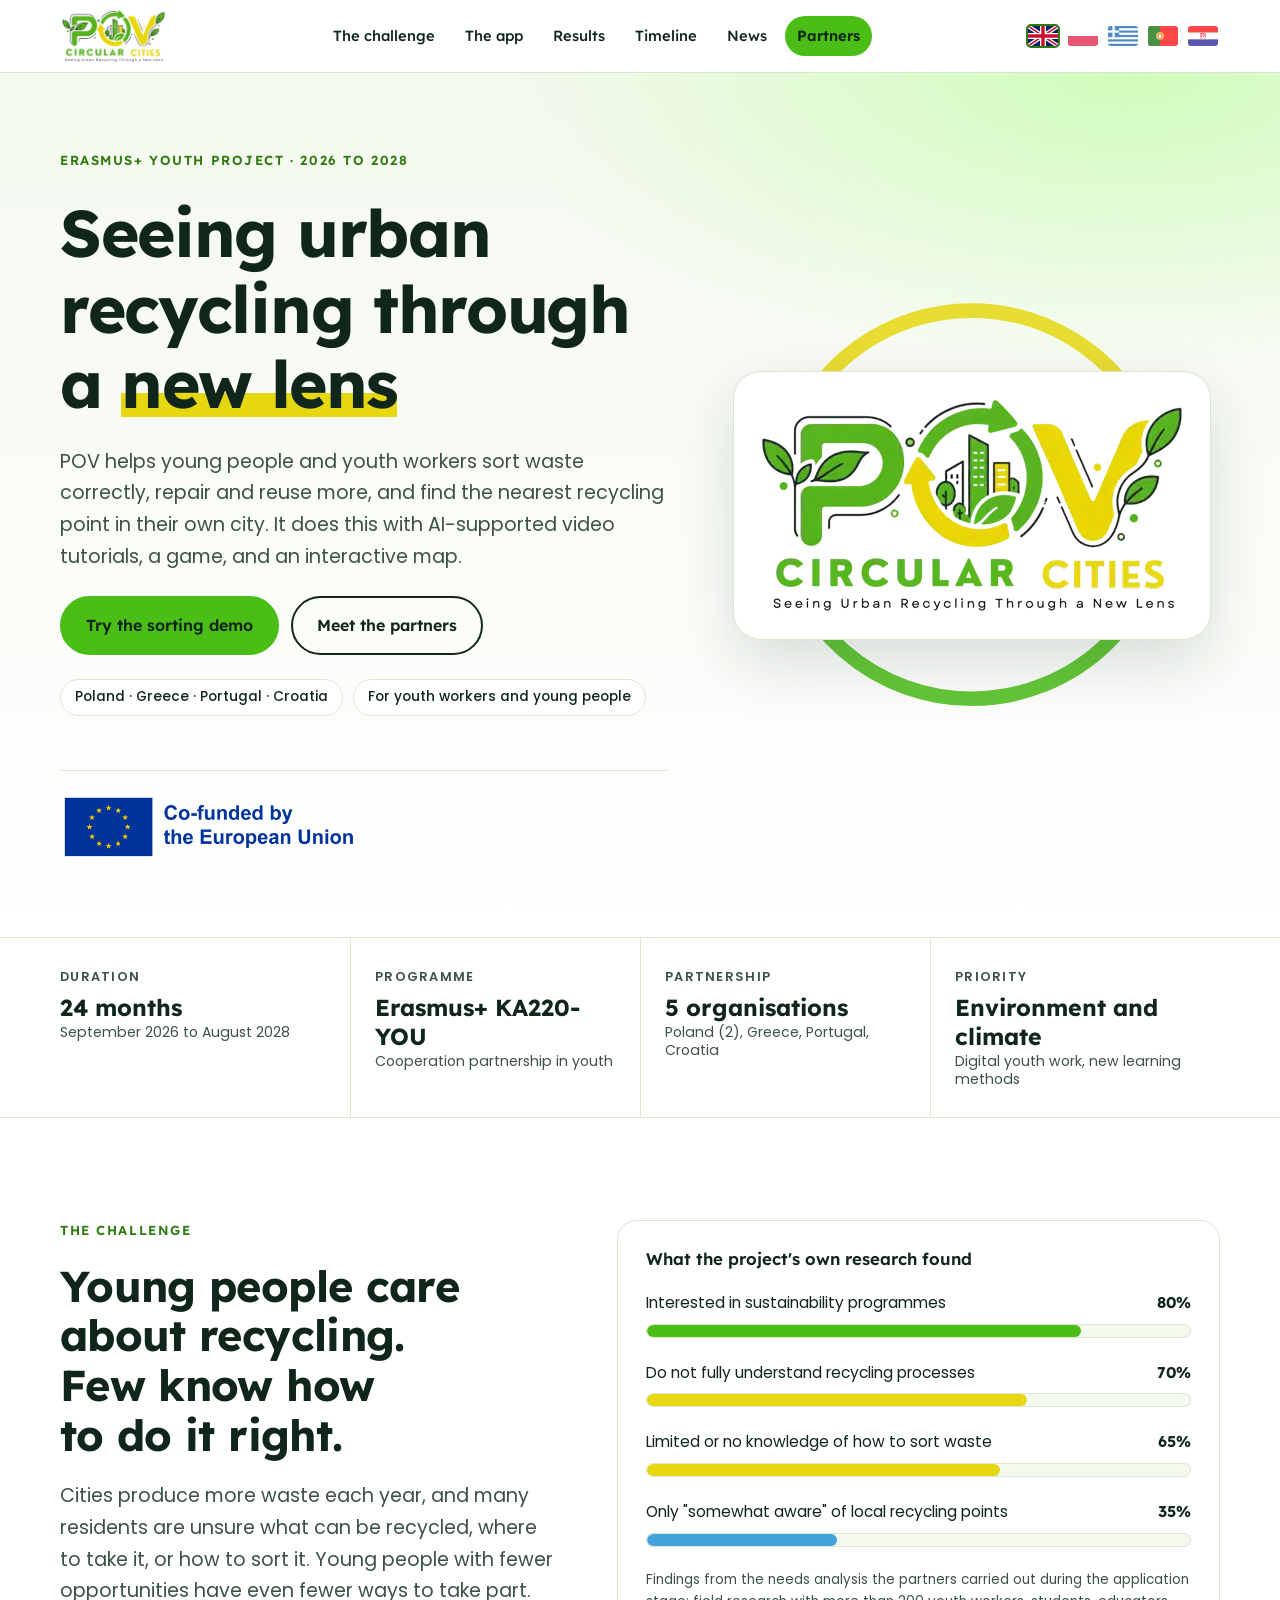
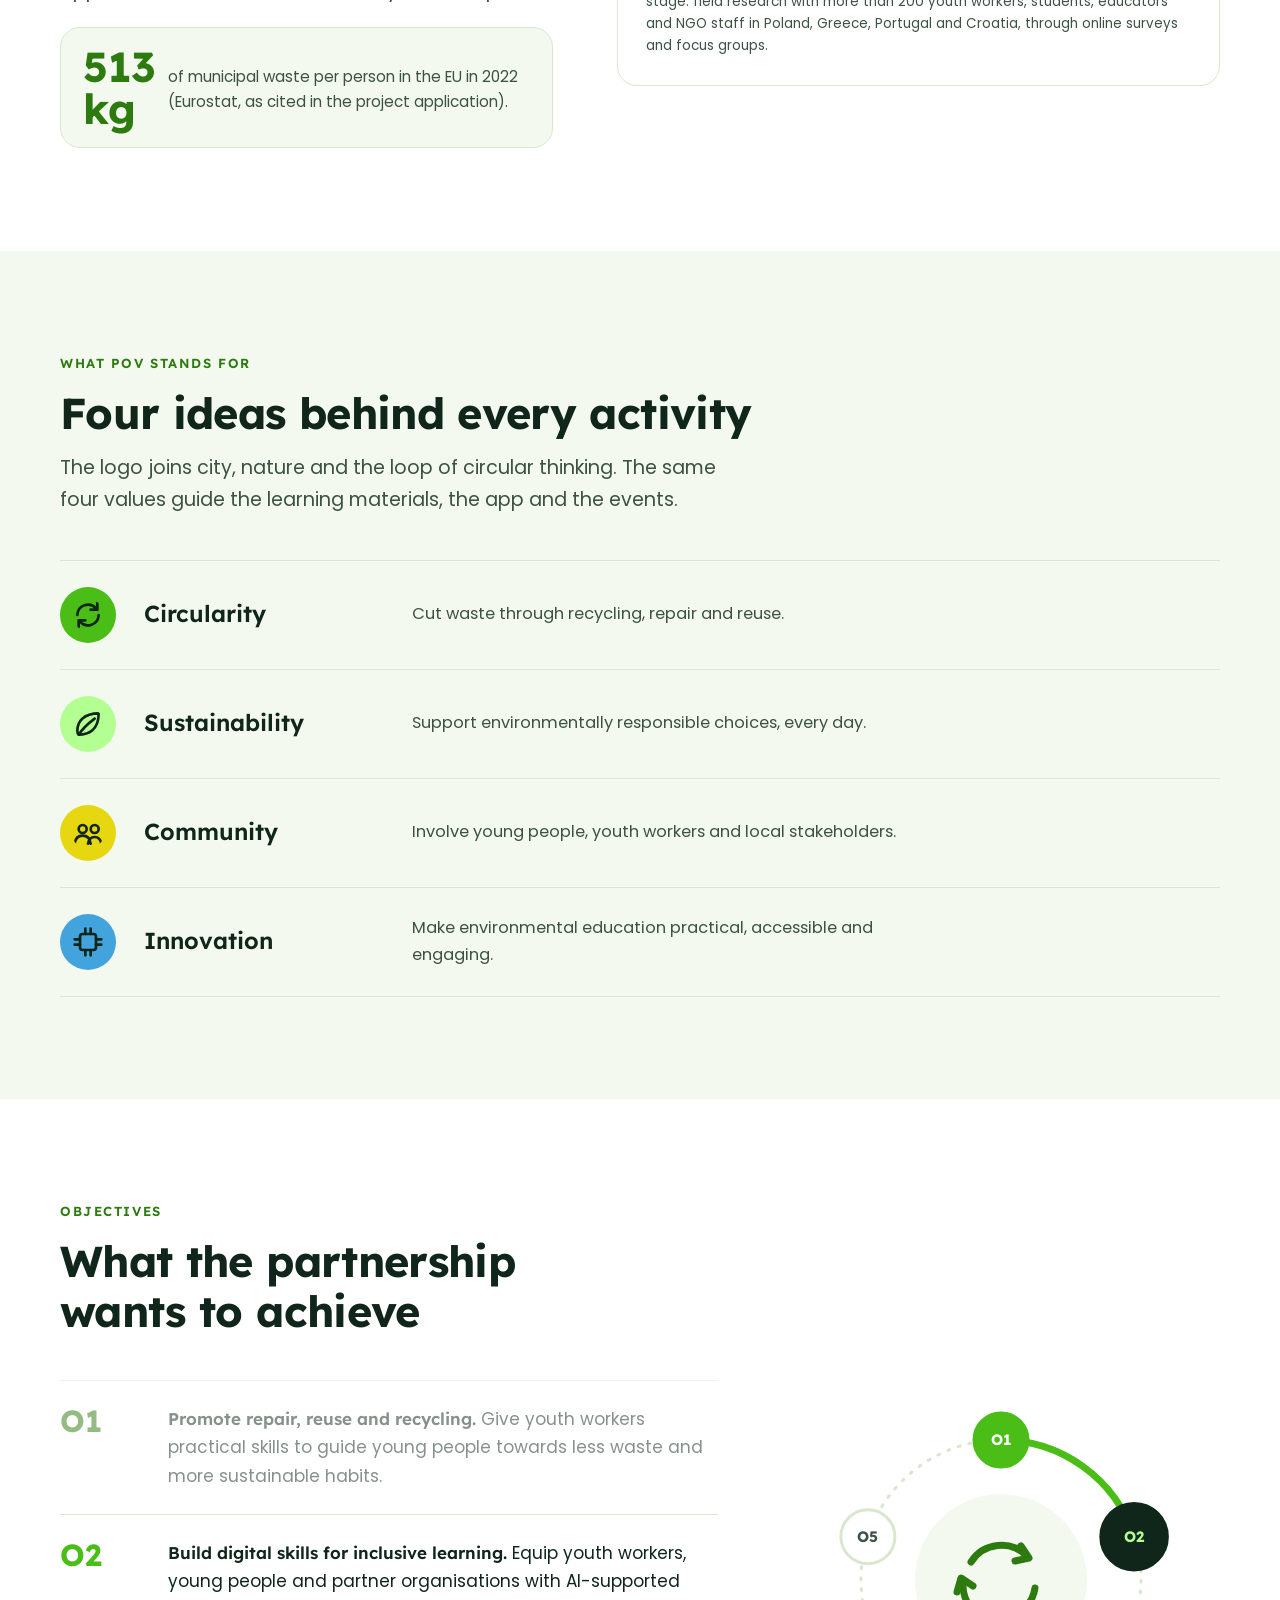
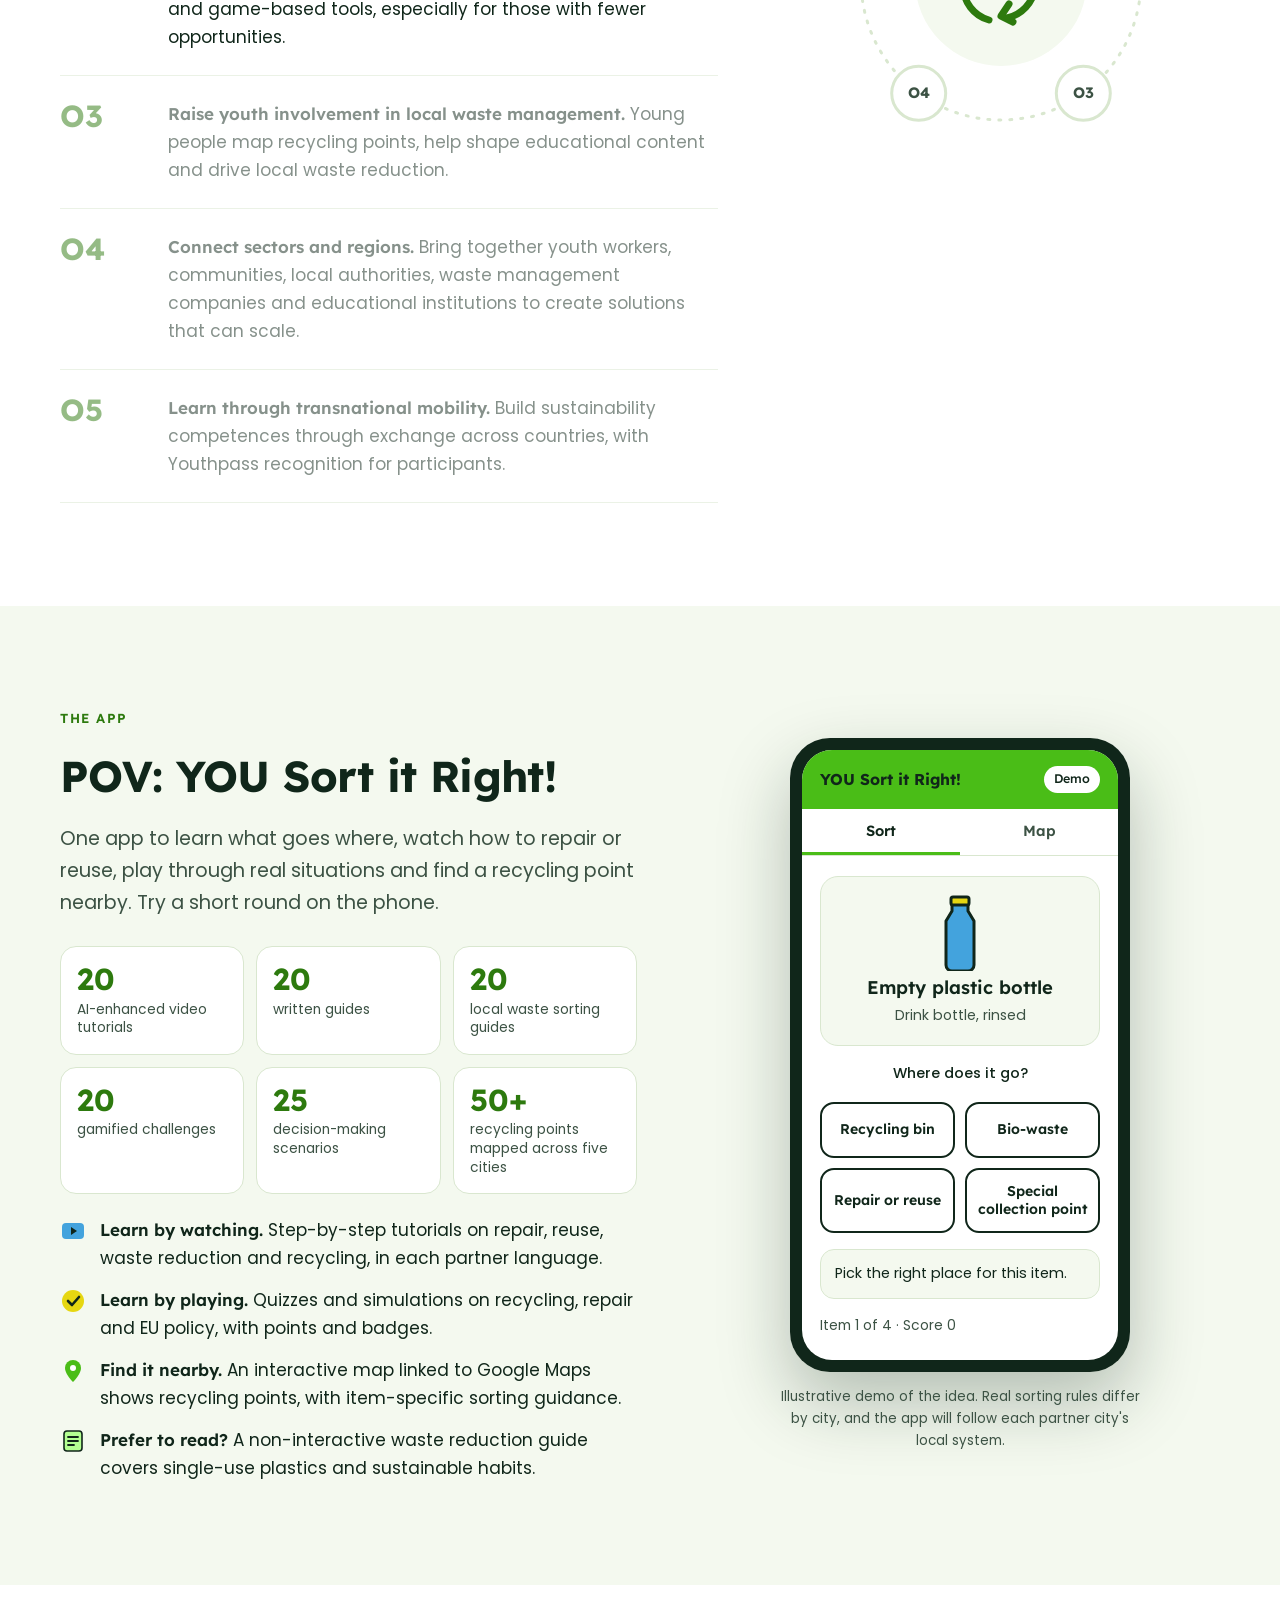
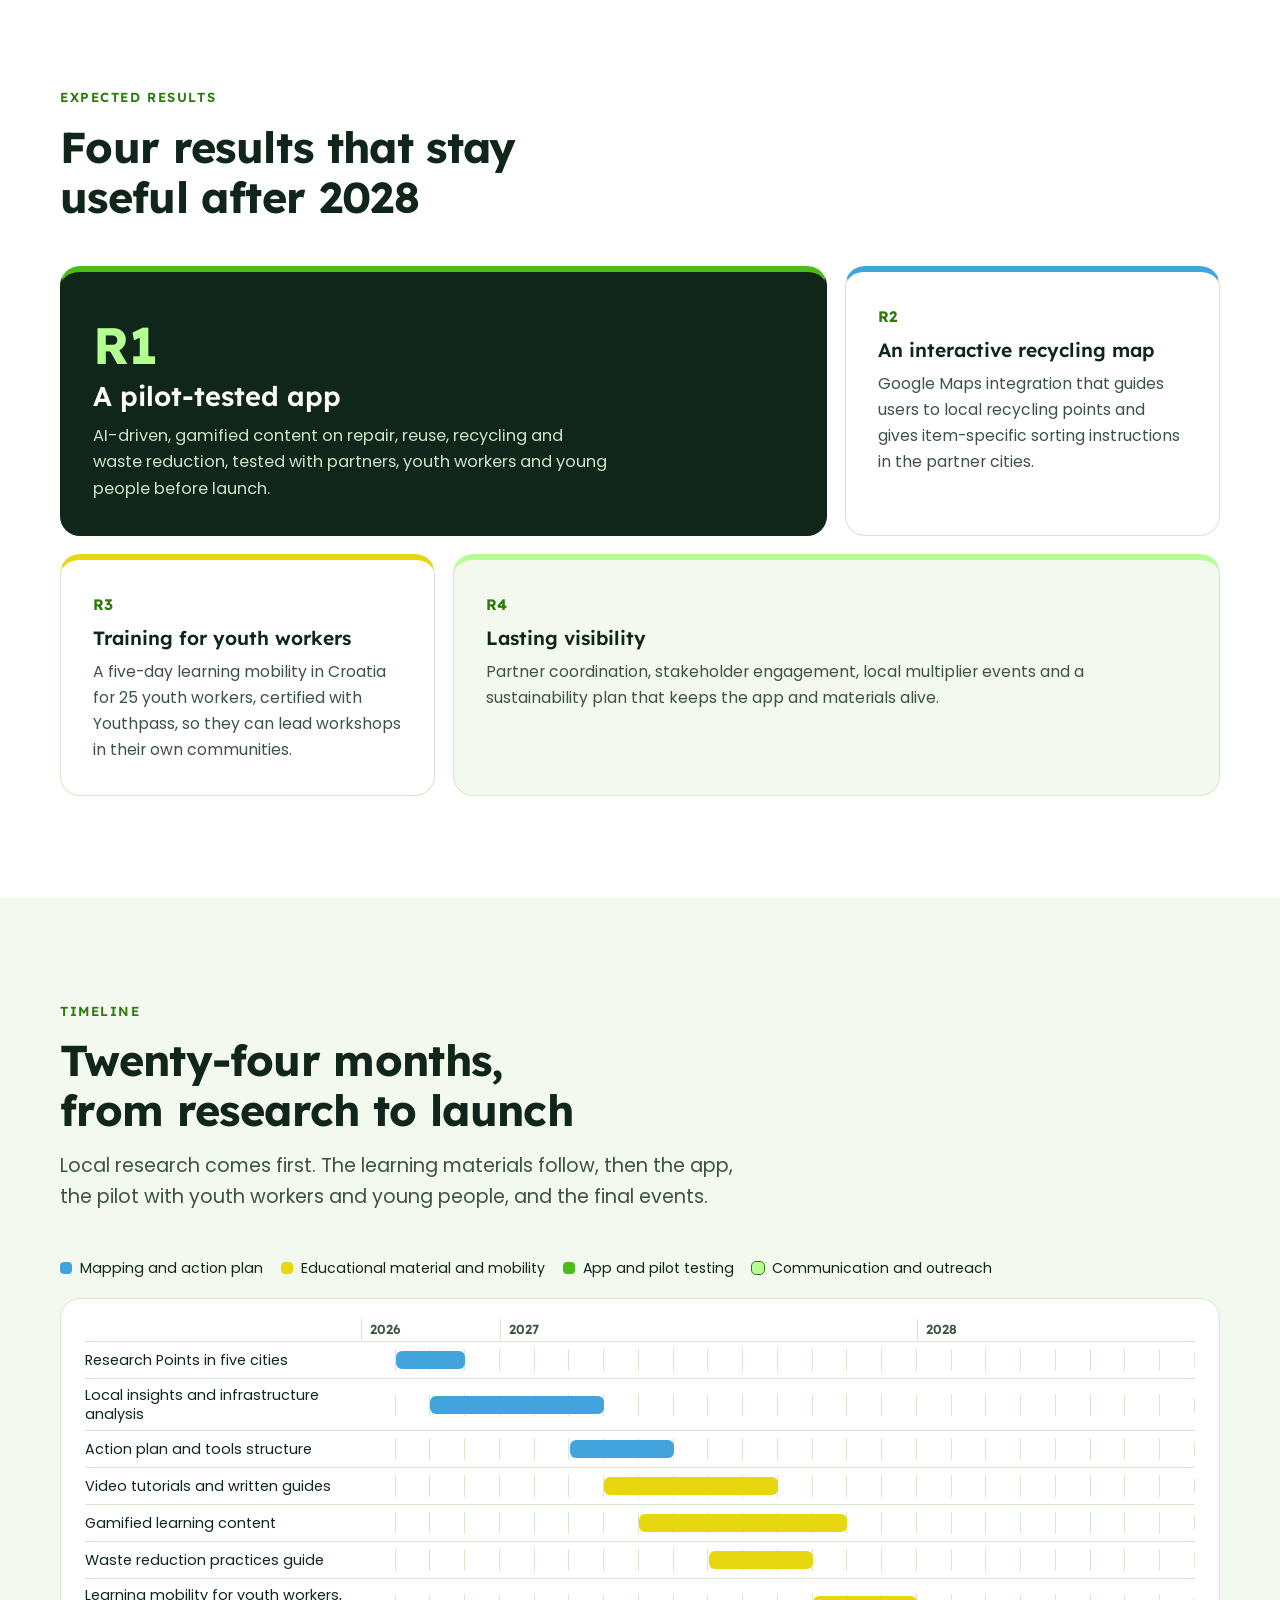
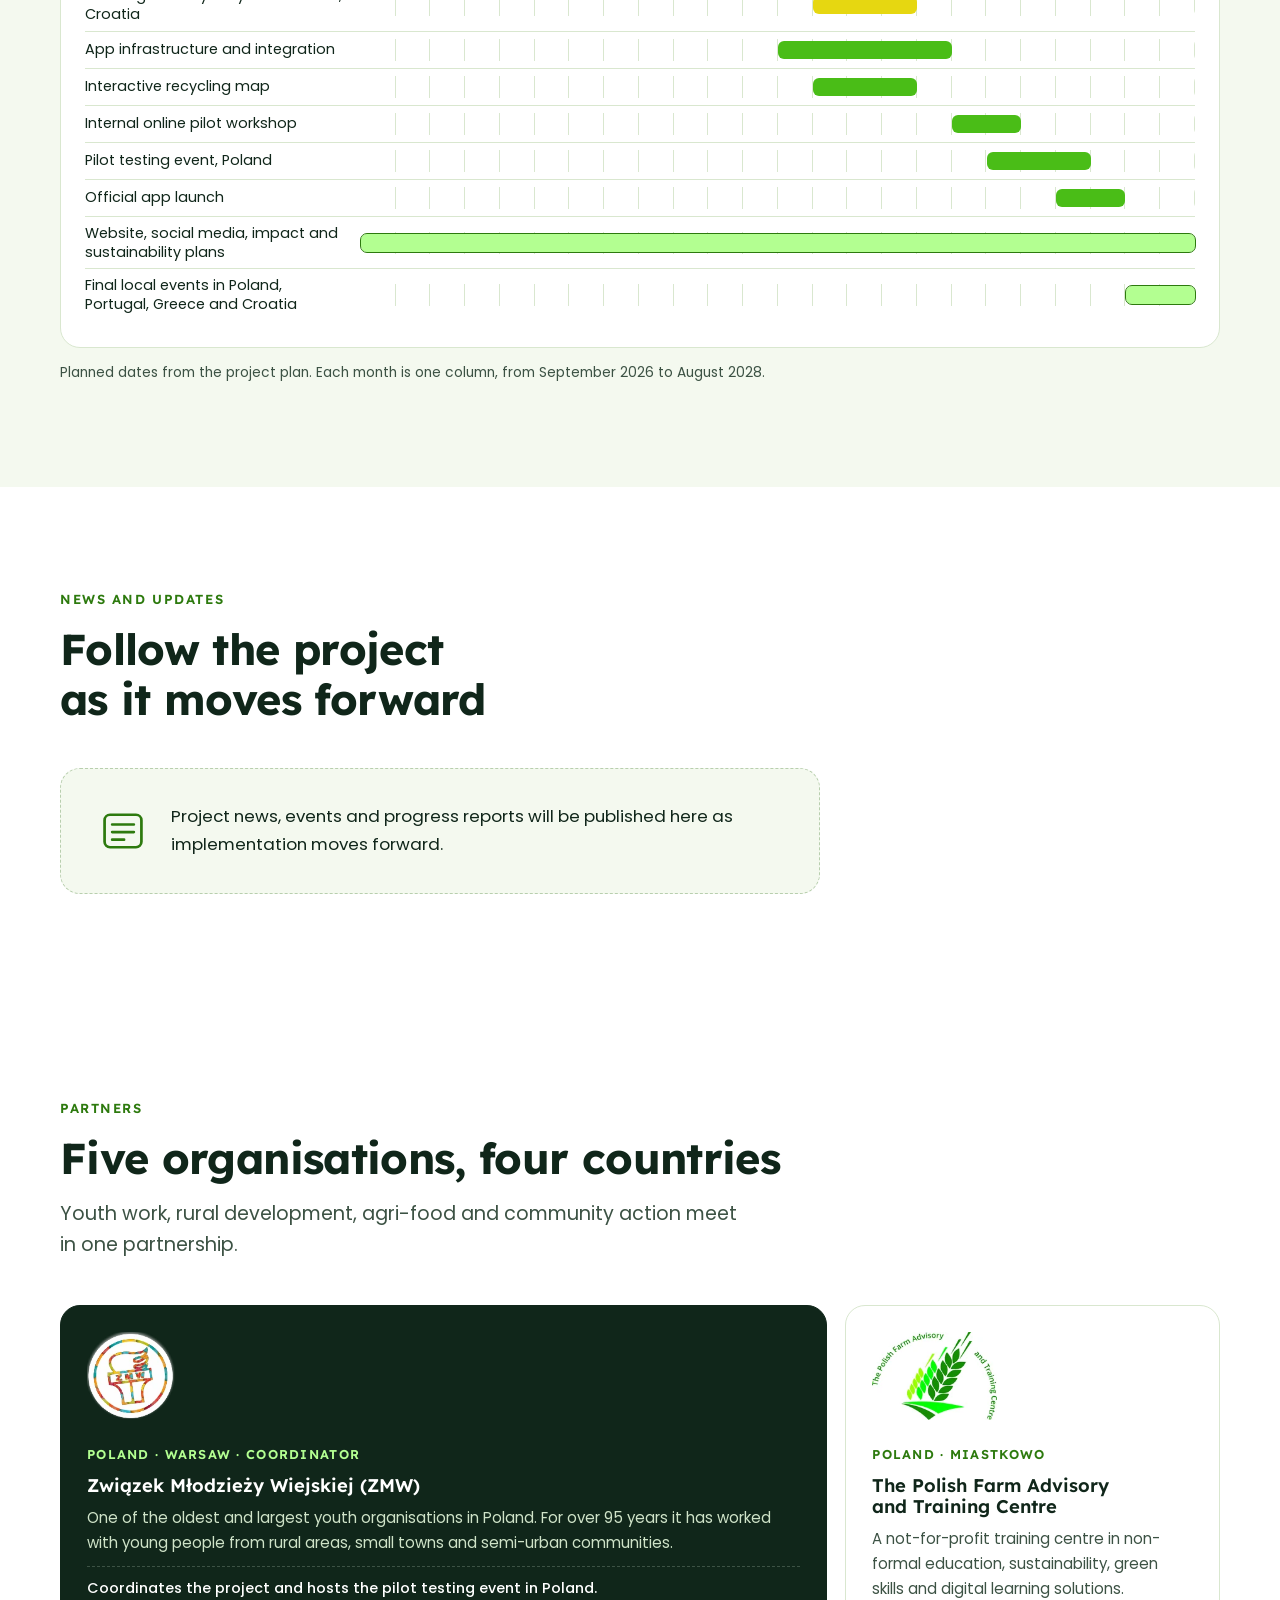
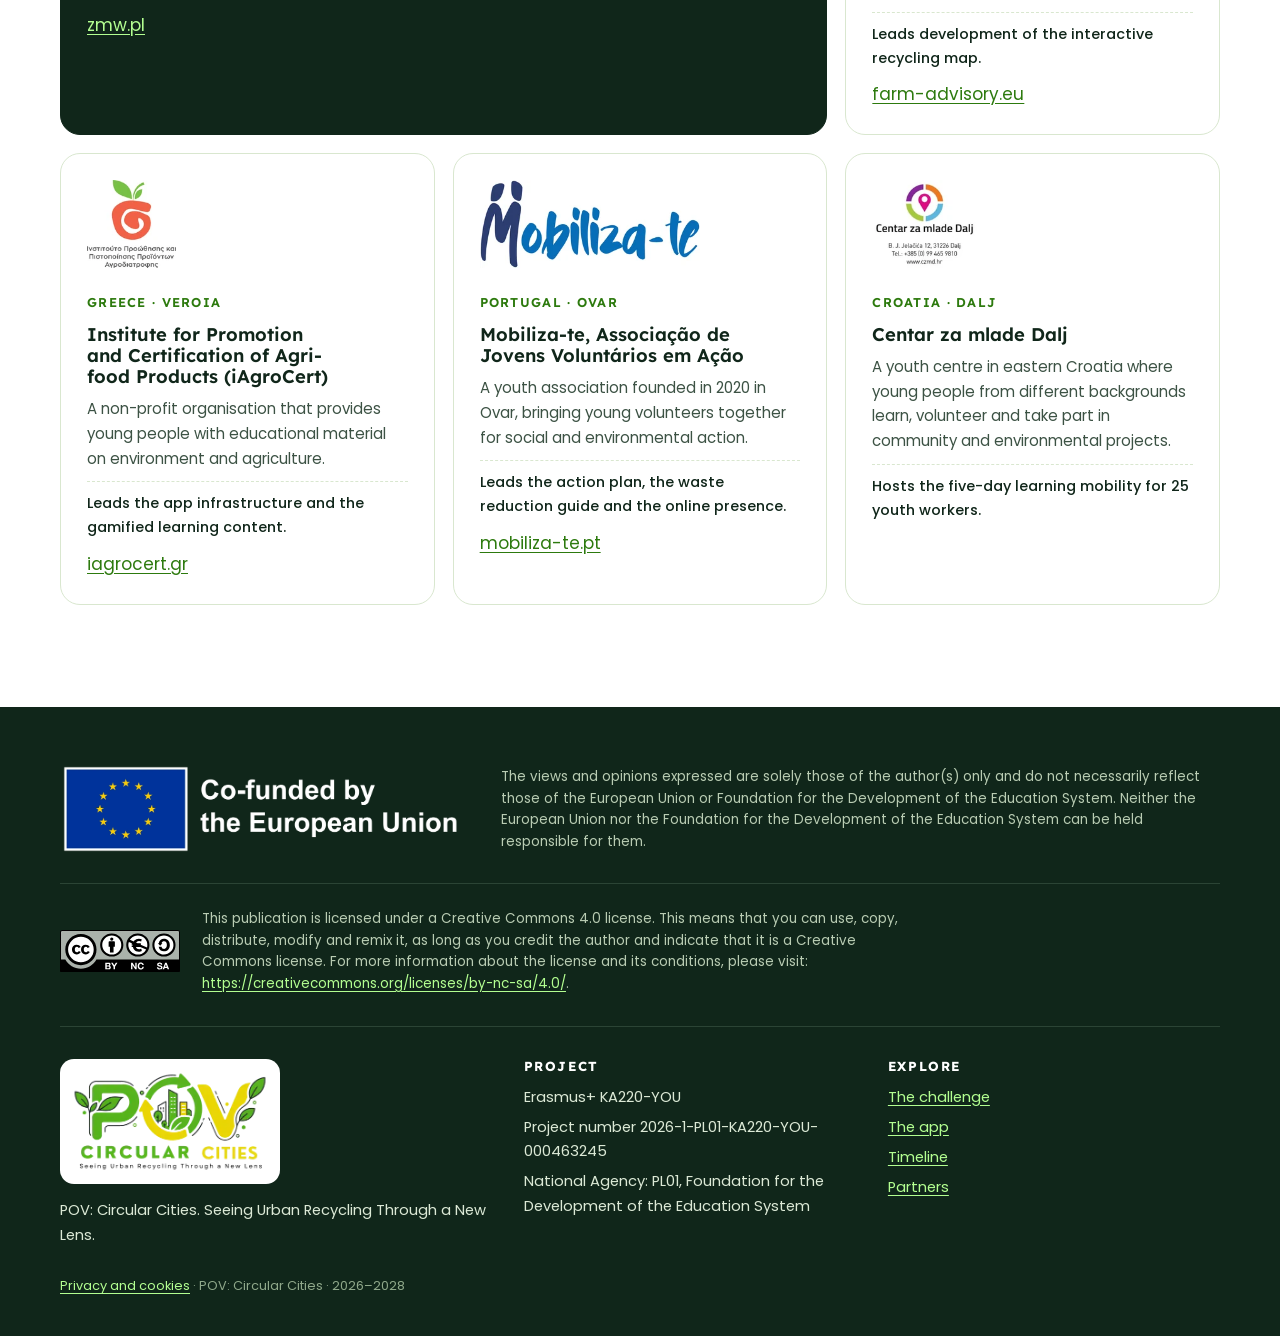
==== commit 88510824: "Add dedicated Privacy and cookies page (5 languages), generic hosting wording, footer link Co-Author" ====
--- a/index.html
+++ b/index.html
@@ -363,11 +363,7 @@
         </ul>
       </div>
     </div>
-    <details class="privacy">
-      <summary data-i18n="priv.t">Privacy and cookies</summary>
-      <p data-i18n="priv.p">This website does not use cookies, analytics or advertising trackers. Your language choice is saved only in your own browser. The site is hosted by Vercel, which may process technical data such as IP addresses to deliver the pages. All fonts are served from this site.</p>
-    </details>
-    <p class="legal">POV: Circular Cities · 2026–2028</p>
+    <p class="legal"><a href="privacy.html" data-i18n="priv.t">Privacy and cookies</a> · POV: Circular Cities · 2026–2028</p>
   </div>
 </footer>
 
--- a/style.css
+++ b/style.css
@@ -427,3 +427,15 @@
 .news-empty svg { width: 52px; height: 52px; flex: none; }
 .news-empty p { margin: 0; color: var(--ink); font-size: 1.05rem; max-width: 52ch; }
 @media (max-width: 720px) { .news-empty { flex-direction: column; align-items: flex-start; padding: 26px; } }
+
+/* Privacy page */
+.doc { padding: 120px 0 80px; background: var(--sand); }
+.doc-wrap { max-width: 760px; }
+.doc h1 { font-family: "Lexend", "Commissioner", sans-serif; font-size: clamp(2rem, 5vw, 3rem); color: var(--ink); margin: 8px 0 6px; }
+.doc h2 { font-family: "Lexend", "Commissioner", sans-serif; font-size: 1.2rem; color: var(--green-deep); margin: 36px 0 8px; }
+.doc p { color: var(--ink); line-height: 1.7; margin: 0 0 12px; }
+.doc .doc-date { color: #55705A; font-size: 0.9rem; margin-bottom: 8px; }
+.doc .doc-back a { color: var(--green-deep); font-weight: 500; text-decoration: none; }
+.doc .doc-back a:hover { text-decoration: underline; }
+.doc mark.todo { background: var(--yellow); color: var(--ink); padding: 1px 6px; border-radius: 4px; }
+.legal a { color: var(--mint); }
